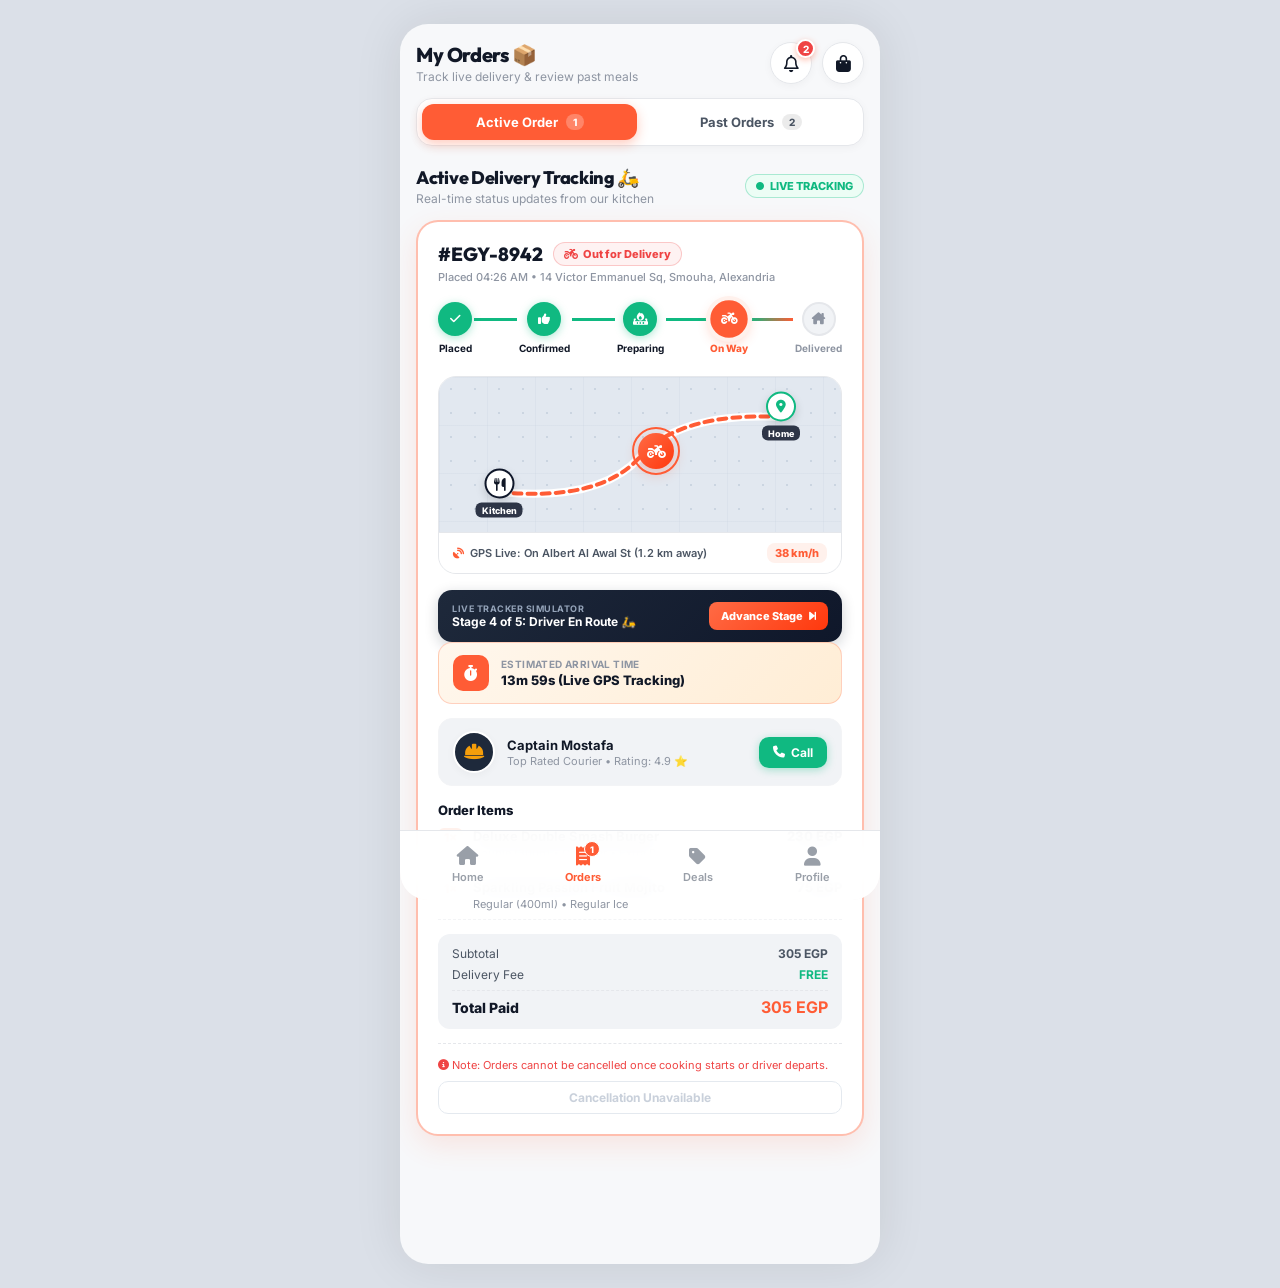
==== orders.html @ 5a485ea0 "feat: add complete food and beverage web application with pages, scripts, styles, and assets" ====
<!DOCTYPE html>
<html lang="en">
<head>
  <meta charset="UTF-8" />
  <meta name="viewport" content="width=device-width, initial-scale=1.0" />
  <title>My Orders & Live Tracking - Gourmet Bites (EGP)</title>

  <!-- Modern Google Fonts -->
  <link rel="preconnect" href="https://fonts.googleapis.com">
  <link rel="preconnect" href="https://fonts.gstatic.com" crossorigin>
  <link href="https://fonts.googleapis.com/css2?family=Cairo:wght@400;500;600;700;800;900&family=Inter:wght@400;500;600;700;800&family=Outfit:wght@500;600;700;800&display=swap" rel="stylesheet">

  <link rel="stylesheet" href="style.css" />

  <!-- FontAwesome Icons -->
  <link
    rel="stylesheet"
    href="https://cdnjs.cloudflare.com/ajax/libs/font-awesome/6.5.2/css/all.min.css"
  />
</head>

<body>

  <main class="app orders-app">

    <!-- Top Header -->
    <header class="home-header">
      <div class="user-greeting-box">
        <h1>My Orders 📦</h1>
        <p class="greeting-subtitle">Track live delivery & review past meals</p>
      </div>

      <div class="header-actions">
        <button class="icon-circle-btn open-notif-btn" onclick="AppState.openNotifications()" aria-label="Notifications">
          <i class="fa-regular fa-bell"></i>
          <span class="notif-badge" style="display:none;">2</span>
        </button>

        <button class="icon-circle-btn open-cart-btn" onclick="AppState.openCartDrawer()" aria-label="Shopping Cart">
          <i class="fa-solid fa-bag-shopping"></i>
          <span class="cart-badge" style="display:none;">0</span>
        </button>
      </div>
    </header>

    <!-- Orders Filter Tabs (Active vs Past) -->
    <section class="order-tabs user-order-tabs">
      <button class="tab active" id="tabActiveBtn" onclick="switchOrderTab('active')">
        Active Order
        <span class="tab-badge" id="activeOrdersBadge">1</span>
      </button>

      <button class="tab" id="tabPastBtn" onclick="switchOrderTab('past')">
        Past Orders
        <span class="tab-badge" id="pastOrdersBadge">2</span>
      </button>
    </section>

    <!-- 1. ACTIVE ORDER SECTION WITH 5-STAGE TRACKING -->
    <section id="activeOrdersSection" class="orders-container">

      <div class="section-headline">
        <div>
          <h2>Active Delivery Tracking 🛵</h2>
          <p>Real-time status updates from our kitchen</p>
        </div>
        <span class="live-pill"><i class="fa-solid fa-circle"></i> Live Tracking</span>
      </div>

      <article class="user-order-card active-tracking-card" id="activeOrderCard">
        <!-- Order Header -->
        <div class="order-card-top">
          <div>
            <div class="order-id-row">
              <h3 id="activeOrderId">#EGY-8942</h3>
              <span class="status-chip on-way" id="activeStatusChip">
                <i class="fa-solid fa-motorcycle"></i> Out for Delivery
              </span>
            </div>
            <p class="order-timestamp" id="activeOrderTimestamp">Placed today at 4:15 PM • Deliver to Smouha</p>
          </div>
        </div>

        <!-- 5-STAGE PROGRESS STEPPER TRACKER -->
        <div class="order-5-stepper" id="orderStepper">
          <div class="step-node completed" id="stNode1">
            <div class="step-circle"><i class="fa-solid fa-check"></i></div>
            <span>Placed</span>
          </div>
          <div class="stepper-connector completed" id="stConn1"></div>

          <div class="step-node completed" id="stNode2">
            <div class="step-circle"><i class="fa-solid fa-thumbs-up"></i></div>
            <span>Confirmed</span>
          </div>
          <div class="stepper-connector completed" id="stConn2"></div>

          <div class="step-node completed" id="stNode3">
            <div class="step-circle"><i class="fa-solid fa-fire-burner"></i></div>
            <span>Preparing</span>
          </div>
          <div class="stepper-connector active" id="stConn3"></div>

          <div class="step-node active" id="stNode4">
            <div class="step-circle pulse-circle"><i class="fa-solid fa-motorcycle"></i></div>
            <span>On Way</span>
          </div>
          <div class="stepper-connector" id="stConn4"></div>

          <div class="step-node" id="stNode5">
            <div class="step-circle"><i class="fa-solid fa-house-chimney"></i></div>
            <span>Delivered</span>
          </div>
        </div>

        <!-- ANIMATED LIVE GPS DELIVERY ROUTE MAP -->
        <div class="live-map-card" id="liveMapCard">
          <div class="map-viewport">
            <svg class="map-route-svg" viewBox="0 0 400 155" preserveAspectRatio="none">
              <!-- Route background & animated dashed active path -->
              <path d="M 60 115 Q 160 125, 200 80 T 340 40" class="route-bg-line" />
              <path d="M 60 115 Q 160 125, 200 80 T 340 40" class="route-main-line" />
            </svg>

            <!-- Origin Marker: Kitchen -->
            <div class="map-marker origin" title="Gourmet Bites Kitchen (Smouha)">
              <div class="marker-pin"><i class="fa-solid fa-utensils"></i></div>
              <span class="marker-label">Kitchen</span>
            </div>

            <!-- Animated Courier Scooter -->
            <div class="map-scooter-tracker" id="mapScooterTracker">
              <div class="scooter-bubble">
                <i class="fa-solid fa-motorcycle"></i>
                <div class="radar-ping"></div>
              </div>
            </div>

            <!-- Destination Marker: Customer -->
            <div class="map-marker destination" title="Customer Delivery Location">
              <div class="marker-pin"><i class="fa-solid fa-location-dot"></i></div>
              <span class="marker-label" id="mapDestLabel">Home</span>
            </div>
          </div>

          <div class="map-telemetry-bar">
            <div class="telemetry-gps">
              <i class="fa-solid fa-satellite-dish"></i>
              <span id="telemetryStatus">GPS Live: On Albert Al Awal St (1.2 km away)</span>
            </div>
            <span class="telemetry-speed" id="telemetrySpeed">35 km/h</span>
          </div>
        </div>

        <!-- Real-Time Stage Controls & Fast-Forward -->
        <div class="live-simulation-bar">
          <div class="sim-label">
            <span>LIVE TRACKER SIMULATOR</span>
            <strong id="simStatusHeadline">Stage 4 of 5: Out for Delivery 🛵</strong>
          </div>
          <button class="sim-advance-btn" id="simAdvanceBtn" onclick="advanceLiveStage()">
            <span>Advance Stage</span>
            <i class="fa-solid fa-forward-step"></i>
          </button>
        </div>

        <!-- Estimated Time Banner -->
        <div class="eta-box">
          <div class="eta-icon"><i class="fa-solid fa-stopwatch"></i></div>
          <div class="eta-info">
            <span>Estimated Arrival Time</span>
            <strong id="activeEta">15 - 25 Minutes (Arriving ~4:45 PM)</strong>
          </div>
        </div>

        <!-- Courier Information -->
        <div class="courier-card">
          <div class="courier-avatar">
            <i class="fa-solid fa-helmet-safety"></i>
          </div>
          <div class="courier-info">
            <strong id="courierName">Captain Mostafa</strong>
            <p id="courierRole">Express Delivery Partner • Rating: 4.9 ⭐</p>
          </div>
          <button class="call-courier-btn" title="Call Courier" onclick="openDriverCallModal()">
            <i class="fa-solid fa-phone"></i> Call
          </button>
        </div>

        <!-- Itemized Order Details -->
        <div class="order-items-wrapper">
          <h4>Order Items</h4>
          <div class="ordered-items-list" id="activeItemsList"></div>

          <div class="order-price-summary">
            <div class="summary-line">
              <span>Subtotal</span>
              <strong id="activeSubtotal">305 EGP</strong>
            </div>
            <div class="summary-line">
              <span>Delivery Fee</span>
              <strong style="color:var(--green)">FREE</strong>
            </div>
            <div class="summary-line total-highlight">
              <span>Total Paid</span>
              <strong id="activeTotal">305 EGP</strong>
            </div>
          </div>
        </div>

        <!-- Cancel Order Section -->
        <div class="cancel-order-box">
          <div class="cancel-policy-note" id="cancelPolicyNote">
            <i class="fa-solid fa-circle-info"></i> Note: Orders cannot be cancelled once cooking starts or driver departs.
          </div>
          <button class="cancel-order-btn" id="cancelOrderBtn" onclick="AppState.cancelActiveOrder()">
            Cancel Order
          </button>
        </div>

      </article>

      <!-- Empty State for Active Orders -->
      <div class="empty-state" id="noActiveOrderState" style="display:none;">
        <i class="fa-solid fa-utensils"></i>
        <h4>No active orders right now</h4>
        <p>Your freshly made meals will appear here as soon as you order.</p>
        <button class="explore-btn" onclick="window.location.href='index.html'">Explore Menu 🍔</button>
      </div>

    </section>

    <!-- 2. PAST ORDERS SECTION WITH REORDER & RATINGS -->
    <section id="pastOrdersSection" class="orders-container" style="display:none;">

      <div class="section-headline">
        <div>
          <h2>Past Order History 📜</h2>
          <p>Tap Reorder to add items back to your cart</p>
        </div>
      </div>

      <div id="pastOrdersList">
        <!-- Rendered by JS from AppState.getPastOrders() -->
      </div>

    </section>

    <!-- RATE YOUR ORDER MODAL (1-5 STARS) -->
    <div class="rating-modal" id="ratingModal">
      <div class="rating-modal-content">
        <div class="rating-header">
          <h3>Rate Your Order ⭐</h3>
          <button onclick="closeRatingModal()"><i class="fa-solid fa-xmark"></i></button>
        </div>
        <p class="rating-subtitle" id="ratingOrderTitle">How was order #EGY-7814?</p>

        <!-- Rating Criteria -->
        <div class="rating-category-block">
          <label>Food Quality & Taste</label>
          <div class="star-rating" data-target="food">
            <span class="star" onclick="setStars('food', 1)"><i class="fa-solid fa-star"></i></span>
            <span class="star" onclick="setStars('food', 2)"><i class="fa-solid fa-star"></i></span>
            <span class="star" onclick="setStars('food', 3)"><i class="fa-solid fa-star"></i></span>
            <span class="star" onclick="setStars('food', 4)"><i class="fa-solid fa-star"></i></span>
            <span class="star" onclick="setStars('food', 5)"><i class="fa-solid fa-star"></i></span>
          </div>
        </div>

        <div class="rating-category-block">
          <label>Delivery Speed & Courier</label>
          <div class="star-rating" data-target="delivery">
            <span class="star" onclick="setStars('delivery', 1)"><i class="fa-solid fa-star"></i></span>
            <span class="star" onclick="setStars('delivery', 2)"><i class="fa-solid fa-star"></i></span>
            <span class="star" onclick="setStars('delivery', 3)"><i class="fa-solid fa-star"></i></span>
            <span class="star" onclick="setStars('delivery', 4)"><i class="fa-solid fa-star"></i></span>
            <span class="star" onclick="setStars('delivery', 5)"><i class="fa-solid fa-star"></i></span>
          </div>
        </div>

        <div class="rating-category-block">
          <label>Written Feedback (Optional)</label>
          <textarea id="ratingComments" placeholder="Tell us what you loved or how we can improve..." rows="3"></textarea>
        </div>

        <button class="submit-rating-btn" onclick="submitRating()">Submit Rating</button>
      </div>
    </div>

    <!-- DRIVER CALL MODAL -->
    <div class="driver-call-modal" id="driverCallModal">
      <div class="driver-call-content">
        <div class="driver-call-avatar">
          <i class="fa-solid fa-helmet-safety"></i>
        </div>
        <h3 id="callModalDriverName">Captain Mostafa</h3>
        <p style="font-size:12px; color:var(--muted); margin-bottom:12px;">Express Courier • Assigned to your order</p>
        <p style="font-size:16px; font-weight:800; color:var(--primary); margin-bottom:6px;" id="callModalDriverPhone">+20 112 345 6789</p>
        <p style="font-size:11px; color:var(--green); font-weight:700;"><i class="fa-solid fa-circle-check"></i> Verified Driver On Duty</p>

        <div class="driver-call-actions">
          <a href="tel:+201123456789" class="driver-call-btn-main" id="directDialLink">
            <i class="fa-solid fa-phone"></i> Dial Now
          </a>
          <button class="driver-call-btn-close" onclick="closeDriverCallModal()">Close</button>
        </div>
      </div>
    </div>

    <!-- Bottom Navigation Bar (Home | Orders | Deals | Profile) -->
    <nav class="bottom-nav">
      <a href="index.html" class="nav-item">
        <i class="fa-solid fa-house"></i>
        <span>Home</span>
      </a>

      <a href="orders.html" class="nav-item active">
        <div class="nav-icon-container">
          <i class="fa-solid fa-receipt"></i>
          <span class="nav-badge">1</span>
        </div>
        <span>Orders</span>
      </a>

      <a href="deals.html" class="nav-item">
        <div class="nav-icon-container">
          <i class="fa-solid fa-tag"></i>
        </div>
        <span>Deals</span>
      </a>

      <a href="profile.html" class="nav-item">
        <i class="fa-solid fa-user"></i>
        <span>Profile</span>
      </a>
    </nav>

  </main>

  <!-- Central App-State Logic -->
  <script src="app-state.js"></script>

  <script>
    let activeRatingOrderId = null;
    const ratingValues = { food: 5, delivery: 5 };
    let liveSeconds = 840; // ~14 mins
    let liveCountdownInterval = null;

    const STAGE_CONFIG = {
      1: {
        chipClass: 'placed',
        chipIcon: 'fa-regular fa-clock',
        chipText: 'Order Placed',
        headline: 'Stage 1 of 5: Placed at Kitchen',
        etaText: '25 - 35 Minutes (Estimating ~5:00 PM)',
        telemetry: 'Order ticket printed at Smouha Kitchen 📋',
        speed: '0 km/h',
        scooterPos: { top: '80%', left: '16%' }
      },
      2: {
        chipClass: 'confirmed',
        chipIcon: 'fa-solid fa-thumbs-up',
        chipText: 'Order Confirmed',
        headline: 'Stage 2 of 5: Order Accepted 👍',
        etaText: '20 - 30 Minutes (Estimated arrival 4:55 PM)',
        telemetry: 'Kitchen verified order & queued for grill',
        speed: '0 km/h',
        scooterPos: { top: '75%', left: '18%' }
      },
      3: {
        chipClass: 'preparing',
        chipIcon: 'fa-solid fa-fire-burner',
        chipText: 'Preparing in Kitchen',
        headline: 'Stage 3 of 5: Chef Grilling & Baking 👨‍🍳',
        etaText: '15 - 20 Minutes (Fresh from oven)',
        telemetry: 'Chef Mahmoud is searing patties and packaging',
        speed: '0 km/h',
        scooterPos: { top: '70%', left: '22%' }
      },
      4: {
        chipClass: 'on-way',
        chipIcon: 'fa-solid fa-motorcycle',
        chipText: 'Out for Delivery',
        headline: 'Stage 4 of 5: Driver En Route 🛵',
        etaText: '12 - 18 Minutes (Arriving soon)',
        telemetry: 'GPS Live: On Albert Al Awal St (1.2 km away)',
        speed: '38 km/h',
        scooterPos: { top: '50%', left: '55%' }
      },
      5: {
        chipClass: 'delivered',
        chipIcon: 'fa-solid fa-house-chimney',
        chipText: 'Delivered Successfully 🎉',
        headline: 'Stage 5 of 5: Order Delivered! Enjoy your meal 🍔',
        etaText: 'Arrived & Handed to Customer',
        telemetry: 'Courier arrived at destination building',
        speed: '0 km/h',
        scooterPos: { top: '25%', left: '85%' }
      }
    };

    document.addEventListener('DOMContentLoaded', () => {
      renderActiveOrder();
      renderPastOrders();
      startLiveTicker();
    });

    function startLiveTicker() {
      if (liveCountdownInterval) clearInterval(liveCountdownInterval);
      liveCountdownInterval = setInterval(() => {
        const order = AppState.getActiveOrder();
        if (!order || order.statusStep === 5) return;
        if (liveSeconds > 60) {
          liveSeconds--;
          const m = Math.floor(liveSeconds / 60);
          const s = liveSeconds % 60;
          const etaEl = document.getElementById('activeEta');
          if (etaEl && order.statusStep === 4) {
            etaEl.textContent = `${m}m ${s < 10 ? '0' : ''}${s}s (Live GPS Tracking)`;
          }
        }
      }, 1000);
    }

    function switchOrderTab(tab) {
      const activeSec = document.getElementById('activeOrdersSection');
      const pastSec = document.getElementById('pastOrdersSection');
      const tabActive = document.getElementById('tabActiveBtn');
      const tabPast = document.getElementById('tabPastBtn');

      if (tab === 'active') {
        activeSec.style.display = 'block';
        pastSec.style.display = 'none';
        tabActive.classList.add('active');
        tabPast.classList.remove('active');
      } else {
        activeSec.style.display = 'none';
        pastSec.style.display = 'block';
        tabPast.classList.add('active');
        tabActive.classList.remove('active');
      }
    }

    function renderActiveOrder() {
      const order = AppState.getActiveOrder();
      const card = document.getElementById('activeOrderCard');
      const empty = document.getElementById('noActiveOrderState');

      if (!order) {
        if (card) card.style.display = 'none';
        if (empty) empty.style.display = 'flex';
        document.getElementById('activeOrdersBadge').textContent = '0';
        return;
      }

      if (card) card.style.display = 'block';
      if (empty) empty.style.display = 'none';

      document.getElementById('activeOrderId').textContent = order.id;
      document.getElementById('activeOrderTimestamp').textContent = `Placed ${order.placedAt} • ${order.address}`;

      const isAr = AppState.getLanguage() === 'ar';
      const step = order.statusStep || 4;
      const cfg = STAGE_CONFIG[step] || STAGE_CONFIG[4];

      const chipText = isAr ? ({
        1: 'تم الطلب',
        2: 'تم تأكيد الطلب',
        3: 'قيد التحضير في المطبخ',
        4: 'في الطريق إليك 🛵',
        5: 'تم التوصيل بنجاح 🎉'
      }[step] || cfg.chipText) : cfg.chipText;

      const headlineText = isAr ? ({
        1: 'المرحلة 1 من 5: تم استلام الطلب في المطبخ',
        2: 'المرحلة 2 من 5: تم تأكيد الطلب من المطعم 👍',
        3: 'المرحلة 3 من 5: الشيف يقوم بالتحضير والشوي 👨‍🍳',
        4: 'المرحلة 4 من 5: المندوب في الطريق إليك 🛵',
        5: 'المرحلة 5 من 5: تم تسليم الطلب! بالهناء والشفاء 🍔'
      }[step] || cfg.headline) : cfg.headline;

      const etaText = isAr ? ({
        1: '25 - 35 دقيقة (تقريباً 5:00 م)',
        2: '20 - 30 دقيقة (تقريباً 4:55 م)',
        3: '15 - 20 دقيقة (طازج من الفرن)',
        4: '12 - 18 دقيقة (يصل قريباً)',
        5: 'وصل المندوب وتم التسليم للعميل'
      }[step] || cfg.etaText) : cfg.etaText;

      // Update Chip
      const chip = document.getElementById('activeStatusChip');
      if (chip) {
        chip.className = `status-chip ${cfg.chipClass}`;
        chip.innerHTML = `<i class="${cfg.chipIcon}"></i> ${chipText}`;
      }

      // Update ETA
      document.getElementById('activeEta').textContent = etaText;
      document.getElementById('simStatusHeadline').textContent = headlineText;

      // Update Telemetry
      const telemStatus = document.getElementById('telemetryStatus');
      if (telemStatus) {
        telemStatus.textContent = isAr ? ({
          1: 'تمت طباعة بون الطلب في مطبخ سموحة 📋',
          2: 'المطبخ راجع الطلب وبدأ تجهيز المكونات',
          3: 'الشيف محمود يقوم بتسوية اللحم وتغليف الوجبة',
          4: 'تتبع GPS مباشر: في شارع ألبرت الأول (على بعد 1.2 كم)',
          5: 'وصل المندوب إلى مدخل العمارة'
        }[step] || cfg.telemetry) : cfg.telemetry;
      }
      const telemSpeed = document.getElementById('telemetrySpeed');
      if (telemSpeed) telemSpeed.textContent = cfg.speed;

      // Update Stepper Labels
      if (isAr) {
        const n1 = document.querySelector('#stNode1 span');
        const n2 = document.querySelector('#stNode2 span');
        const n3 = document.querySelector('#stNode3 span');
        const n4 = document.querySelector('#stNode4 span');
        const n5 = document.querySelector('#stNode5 span');
        if (n1) n1.textContent = 'تم الطلب';
        if (n2) n2.textContent = 'تم التأكيد';
        if (n3) n3.textContent = 'قيد التحضير';
        if (n4) n4.textContent = 'في الطريق';
        if (n5) n5.textContent = 'تم التوصيل';
      }

      // Update Stepper Stage
      for (let i = 1; i <= 5; i++) {
        const node = document.getElementById(`stNode${i}`);
        if (node) {
          node.classList.toggle('completed', i < step);
          node.classList.toggle('active', i === step);
        }
        if (i <= 4) {
          const conn = document.getElementById(`stConn${i}`);
          if (conn) {
            conn.classList.toggle('completed', i < step);
            conn.classList.toggle('active', i === step);
          }
        }
      }

      // Courier
      if (order.courier) {
        document.getElementById('courierName').textContent = order.courier.name;
        document.getElementById('courierRole').textContent = `${isAr ? 'كابتن التوصيل السريع' : order.courier.badge} • ${isAr ? 'التقييم' : 'Rating'}: ${order.courier.rating} ⭐`;
        document.getElementById('callModalDriverName').textContent = order.courier.name;
        document.getElementById('callModalDriverPhone').textContent = order.courier.phone || '+20 112 345 6789';
      }

      // Items
      const itemsList = document.getElementById('activeItemsList');
      if (itemsList && order.items) {
        itemsList.innerHTML = order.items.map(it => {
          const catItem = AppState.catalog[it.id];
          const itemName = isAr ? (it.nameAr || (catItem && catItem.nameAr) || it.name) : it.name;
          return `
            <div class="ordered-item-row">
              <span class="item-qty">${it.quantity}×</span>
              <div class="item-meta">
                <strong>${itemName}</strong>
                ${it.options ? `<p class="item-specs">${it.options}</p>` : ''}
              </div>
              <strong class="item-price">${AppState.formatEGP(it.unitPrice * it.quantity)}</strong>
            </div>
          `;
        }).join('');
      }

      document.getElementById('activeSubtotal').textContent = AppState.formatEGP(order.subtotal);
      document.getElementById('activeTotal').textContent = AppState.formatEGP(order.total);

      // Cancel button status
      const cancelBtn = document.getElementById('cancelOrderBtn');
      const cancelPolicy = document.getElementById('cancelPolicyNote');
      if (order.statusStep >= 3) {
        cancelBtn.disabled = true;
        cancelBtn.classList.add('disabled');
        cancelBtn.textContent = isAr ? 'لا يمكن الإلغاء حالياً' : 'Cancellation Unavailable';
        cancelPolicy.style.color = '#ef4444';
      } else {
        cancelBtn.disabled = false;
        cancelBtn.classList.remove('disabled');
        cancelBtn.textContent = isAr ? 'إلغاء الطلب' : 'Cancel Order';
      }

      // Advance Button Label
      const advBtn = document.getElementById('simAdvanceBtn');
      if (advBtn) {
        if (step >= 5) {
          advBtn.innerHTML = `<span>${isAr ? 'تقييم الطلب ⭐' : 'Rate Order ⭐'}</span>`;
          advBtn.onclick = () => openRatingModal(order.id);
        } else {
          advBtn.innerHTML = `<span>${isAr ? 'تقديم المرحلة' : 'Advance Stage'}</span> <i class="fa-solid fa-forward-step"></i>`;
          advBtn.onclick = advanceLiveStage;
        }
      }
    }

    function advanceLiveStage() {
      const order = AppState.getActiveOrder();
      if (!order) return;
      let nextStep = (order.statusStep || 1) + 1;
      if (nextStep > 5) nextStep = 1; // cycle back for demonstration

      order.statusStep = nextStep;
      order.status = STAGE_CONFIG[nextStep].chipText;
      AppState.saveActiveOrder(order);

      const isAr = AppState.getLanguage() === 'ar';
      showToast(isAr ? `تم تحديث حالة الطلب! 🔔` : `Order status updated to: ${STAGE_CONFIG[nextStep].chipText} 🔔`);
      renderActiveOrder();

      if (nextStep === 5) {
        const past = AppState.getPastOrders();
        if (!past.some(p => p.id === order.id)) {
          past.unshift({
            id: order.id,
            date: isAr ? 'اليوم، الآن' : 'Today, Just Now',
            status: isAr ? 'تم التوصيل بنجاح ✅' : 'Delivered ✅',
            items: order.items,
            total: order.total,
            rated: false
          });
          localStorage.setItem(AppState.STORAGE_KEYS.PAST_ORDERS, JSON.stringify(past));
          renderPastOrders();
        }
      }
    }

    function openDriverCallModal() {
      document.getElementById('driverCallModal')?.classList.add('open');
    }

    function closeDriverCallModal() {
      document.getElementById('driverCallModal')?.classList.remove('open');
    }

    function renderPastOrders() {
      const isAr = AppState.getLanguage() === 'ar';
      const past = AppState.getPastOrders();
      const container = document.getElementById('pastOrdersList');
      if (!container) return;

      document.getElementById('pastOrdersBadge').textContent = past.length;

      container.innerHTML = past.map(o => `
        <article class="user-order-card past-order-card">
          <div class="order-card-top">
            <div>
              <div class="order-id-row">
                <h3>${o.id}</h3>
                <span class="status-chip delivered">${isAr ? 'تم التوصيل بنجاح ✅' : o.status}</span>
              </div>
              <p class="order-timestamp">${o.date}</p>
            </div>
          </div>

          <div class="ordered-items-list">
            ${o.items.map(it => {
              const catItem = AppState.catalog[it.id];
              const itemName = isAr ? (it.nameAr || (catItem && catItem.nameAr) || it.name) : it.name;
              return `
                <div class="ordered-item-row">
                  <span class="item-qty">${it.quantity}×</span>
                  <div class="item-meta">
                    <strong>${itemName}</strong>
                    ${it.options ? `<p class="item-specs">${it.options}</p>` : ''}
                  </div>
                  <strong class="item-price">${AppState.formatEGP(it.unitPrice * it.quantity)}</strong>
                </div>
              `;
            }).join('')}
          </div>

          <div class="past-order-summary-row">
            <span>${isAr ? 'المجموع المدفوع' : 'Paid Total'}</span>
            <strong>${AppState.formatEGP(o.total)}</strong>
          </div>

          <div class="past-card-actions">
            <button class="reorder-btn" onclick='AppState.reorder(${JSON.stringify(o.items)})'>
              <i class="fa-solid fa-arrow-rotate-right"></i>
              <span>${isAr ? 'إعادة الطلب' : 'Order Again'}</span>
            </button>
            <button class="rate-order-btn" onclick="openRatingModal('${o.id}')">
              <i class="fa-regular fa-star"></i>
              <span>${isAr ? 'تقييم الطلب' : 'Rate Order'}</span>
            </button>
            <button class="receipt-link-btn" onclick="openReceiptModal('${o.id}')">
              <i class="fa-solid fa-receipt"></i>
              <span>${isAr ? 'عرض الفاتورة' : 'View Receipt'}</span>
            </button>
          </div>
        </article>
      `).join('');
    }

    function handleReorderClick(orderId) {
      const past = AppState.getPastOrders();
      const found = past.find(o => o.id === orderId);
      if (found && found.items) {
        AppState.reorder(found.items);
      }
    }

    function openRatingModal(orderId) {
      activeRatingOrderId = orderId;
      document.getElementById('ratingOrderTitle').textContent = `How was your experience with ${orderId}?`;
      document.getElementById('ratingModal')?.classList.add('open');
      setStars('food', 5);
      setStars('delivery', 5);
    }

    function closeRatingModal() {
      document.getElementById('ratingModal')?.classList.remove('open');
    }

    function setStars(target, stars) {
      ratingValues[target] = stars;
      const container = document.querySelector(`.star-rating[data-target="${target}"]`);
      if (container) {
        container.querySelectorAll('.star').forEach((st, i) => {
          st.classList.toggle('active', i < stars);
        });
      }
    }

    function submitRating() {
      const comments = document.getElementById('ratingComments').value.trim();
      AppState.rateOrder(activeRatingOrderId, {
        food: ratingValues.food,
        delivery: ratingValues.delivery,
        comments: comments
      });
      closeRatingModal();
      renderPastOrders();
    }
  </script>

</body>
</html>
---- style.css ----
@import url("https://fonts.googleapis.com/css2?family=Inter:wght@400;500;600;700;800&family=Outfit:wght@500;600;700;800;900&family=Cairo:wght@500;600;700;800&display=swap");

* {
  box-sizing: border-box;
  margin: 0;
  padding: 0;
}

:root {
  --primary: #ff5c35;
  --primary-dark: #ed4822;
  --primary-glow: rgba(255, 92, 53, 0.32);
  --primary-gradient: linear-gradient(135deg, #ff6b45 0%, #ff380d 100%);
  --fire-gradient: linear-gradient(135deg, #ef4444 0%, #f97316 100%);
  --gold-gradient: linear-gradient(135deg, #f59e0b 0%, #d97706 100%);
  --green: #10b981;
  --green-dark: #059669;
  --green-light: #ecfdf5;
  --orange-light: #fff1ec;
  --amber: #f59e0b;
  --amber-light: #fef3c7;
  --background: #f7f8fa;
  --surface: #ffffff;
  --surface-alt: #f1f3f6;
  --text: #111827;
  --text-secondary: #4b5563;
  --muted: #8e95a2;
  --border: #e5e7eb;
  --border-light: #f3f4f6;
  --shadow-sm: 0 2px 8px rgba(0, 0, 0, 0.04);
  --card-shadow: 0 8px 24px rgba(17, 24, 39, 0.06);
  --card-hover-shadow: 0 14px 34px rgba(255, 92, 53, 0.16);
  --radius-sm: 10px;
  --radius-md: 16px;
  --radius-lg: 22px;
  --radius-xl: 28px;
}

body {
  font-family: "Inter", sans-serif;
  background: #e4e7ec;
  color: var(--text);
  -webkit-font-smoothing: antialiased;
}

[dir="rtl"] body {
  font-family: "Cairo", "Inter", sans-serif;
}

button,
a,
input,
textarea,
select {
  font-family: inherit;
}

button {
  cursor: pointer;
  border: none;
  background: transparent;
  outline: none;
}

/* APP FRAME */

.app {
  width: 100%;
  max-width: 480px;
  min-height: 100vh;
  margin: 0 auto;
  background: var(--background);
  padding: 18px 16px 105px;
  position: relative;
  box-shadow: 0 0 50px rgba(0, 0, 0, 0.09);
}

/* ==========================================================================
   TOP HEADER (NO PROFILE AVATAR, DYNAMIC GREETING, CART & NOTIF ICONS)
   ========================================================================== */

.home-header {
  display: flex;
  align-items: center;
  justify-content: space-between;
  margin-bottom: 14px;
}

.user-greeting-box h1 {
  font-family: 'Outfit', sans-serif;
  font-size: 20px;
  font-weight: 800;
  color: var(--text);
  letter-spacing: -0.4px;
  margin-bottom: 2px;
}

.greeting-subtitle {
  font-size: 12px;
  color: var(--muted);
}

.header-actions {
  display: flex;
  align-items: center;
  gap: 10px;
}

.icon-circle-btn {
  width: 42px;
  height: 42px;
  border-radius: 50%;
  background: var(--surface);
  border: 1px solid var(--border);
  color: var(--text);
  font-size: 17px;
  display: flex;
  align-items: center;
  justify-content: center;
  position: relative;
  box-shadow: var(--shadow-sm);
  transition: all 0.2s ease;
}

.icon-circle-btn:hover {
  background: var(--orange-light);
  color: var(--primary);
  border-color: rgba(255, 92, 53, 0.25);
}

.cart-badge,
.notif-badge {
  position: absolute;
  top: -4px;
  right: -4px;
  background: var(--primary);
  color: #ffffff;
  font-size: 10px;
  font-weight: 800;
  width: 19px;
  height: 19px;
  border-radius: 50%;
  display: flex;
  align-items: center;
  justify-content: center;
  border: 2px solid #ffffff;
  box-shadow: 0 2px 6px rgba(255, 92, 53, 0.4);
}

.notif-badge {
  background: #ef4444;
}

/* ==========================================================================
   DELIVERY LOCATION BAR
   ========================================================================== */

.delivery-location-bar {
  margin-bottom: 16px;
}

.location-picker {
  background: var(--surface);
  border-radius: 14px;
  padding: 8px 12px;
  display: flex;
  align-items: center;
  gap: 10px;
  border: 1px solid var(--border);
  box-shadow: var(--shadow-sm);
  cursor: pointer;
  transition: all 0.2s ease;
}

.location-picker:hover {
  border-color: var(--primary);
}

.loc-pin {
  width: 28px;
  height: 28px;
  border-radius: 50%;
  background: var(--orange-light);
  color: var(--primary);
  display: flex;
  align-items: center;
  justify-content: center;
  font-size: 13px;
}

.loc-details {
  flex: 1;
}

.loc-label {
  display: block;
  font-size: 10px;
  color: var(--muted);
  font-weight: 600;
  text-transform: uppercase;
}

.loc-details strong {
  font-size: 13px;
  color: var(--text);
  font-weight: 700;
}

.loc-arrow {
  font-size: 11px;
  color: var(--muted);
}

/* ==========================================================================
   SEARCH & SUGGESTED SEARCHES
   ========================================================================== */

.search-discovery-section {
  margin-bottom: 20px;
}

.search-bar {
  display: flex;
  align-items: center;
  background: var(--surface);
  border-radius: 16px;
  padding: 4px 6px 4px 14px;
  border: 1px solid var(--border);
  box-shadow: var(--shadow-sm);
  transition: all 0.2s ease;
}

.search-bar:focus-within {
  border-color: var(--primary);
  box-shadow: 0 4px 18px var(--primary-glow);
}

.search-icon {
  color: var(--muted);
  font-size: 15px;
  margin-right: 10px;
}

.search-bar input {
  flex: 1;
  border: none;
  outline: none;
  font-size: 13px;
  color: var(--text);
  background: transparent;
  padding: 10px 0;
}

.clear-search-btn {
  display: none;
  align-items: center;
  justify-content: center;
  width: 28px;
  height: 28px;
  border-radius: 50%;
  color: var(--muted);
  font-size: 13px;
}

.filter-btn {
  width: 38px;
  height: 38px;
  border-radius: 12px;
  background: var(--orange-light);
  color: var(--primary);
  display: flex;
  align-items: center;
  justify-content: center;
  font-size: 14px;
  transition: all 0.2s ease;
}

.filter-btn:hover {
  background: var(--primary);
  color: #ffffff;
}

.search-suggestions {
  display: flex;
  align-items: center;
  gap: 6px;
  overflow-x: auto;
  padding: 10px 2px 2px;
  scrollbar-width: none;
}

.search-suggestions::-webkit-scrollbar {
  display: none;
}

.suggest-label {
  font-size: 11px;
  color: var(--muted);
  white-space: nowrap;
  font-weight: 600;
}

.suggest-pill {
  flex-shrink: 0;
  background: var(--surface);
  border: 1px solid var(--border);
  border-radius: 20px;
  padding: 4px 10px;
  font-size: 11px;
  color: var(--text-secondary);
  font-weight: 500;
  transition: all 0.2s ease;
}

.suggest-pill:hover {
  background: var(--orange-light);
  color: var(--primary);
  border-color: rgba(255, 92, 53, 0.3);
}

.suggest-pill.active {
  background: var(--primary);
  color: #ffffff;
  border-color: var(--primary);
  box-shadow: 0 2px 8px rgba(255, 92, 53, 0.35);
}

/* ==========================================================================
   SIMPLIFIED CATEGORIES & SEE ALL
   ========================================================================== */

.categories-section {
  margin-bottom: 22px;
}

.see-all-link {
  font-size: 12px;
  font-weight: 700;
  color: var(--primary);
  background: transparent;
  display: flex;
  align-items: center;
  gap: 4px;
}

.category-chips-scroller {
  display: flex;
  gap: 8px;
  overflow-x: auto;
  padding: 4px 2px 6px;
  scrollbar-width: none;
}

.category-chips-scroller::-webkit-scrollbar {
  display: none;
}

.category-chip {
  flex-shrink: 0;
  background: var(--surface);
  border: 1px solid var(--border);
  padding: 9px 15px;
  border-radius: 14px;
  display: flex;
  align-items: center;
  gap: 7px;
  font-size: 13px;
  font-weight: 600;
  color: var(--text-secondary);
  transition: all 0.25s ease;
  box-shadow: 0 2px 6px rgba(0, 0, 0, 0.02);
}

.category-chip .chip-icon {
  font-size: 15px;
}

.category-chip:hover {
  background: #fdf5f2;
  border-color: rgba(255, 92, 53, 0.3);
  color: var(--primary);
}

.category-chip.active {
  background: var(--primary-gradient);
  color: #ffffff;
  border-color: transparent;
  box-shadow: 0 6px 16px var(--primary-glow);
  transform: translateY(-2px);
}

/* ==========================================================================
   PRODUCT DISCOVERY FILTERS & SORT BAR
   ========================================================================== */

.filters-sorting-bar {
  display: flex;
  flex-direction: column;
  gap: 10px;
  margin-bottom: 22px;
}

.filter-pills-list {
  display: flex;
  gap: 6px;
  overflow-x: auto;
  padding-bottom: 4px;
  scrollbar-width: none;
}

.filter-pills-list::-webkit-scrollbar {
  display: none;
}

.filter-tag-pill {
  flex-shrink: 0;
  background: var(--surface);
  border: 1px solid var(--border);
  padding: 6px 12px;
  border-radius: 20px;
  font-size: 12px;
  font-weight: 600;
  color: var(--text-secondary);
  transition: all 0.2s ease;
}

.filter-tag-pill.active {
  background: #111827;
  color: #ffffff;
  border-color: #111827;
}

.sort-selector-wrapper {
  display: flex;
  justify-content: flex-end;
}

.sort-selector-wrapper select {
  background: var(--surface);
  border: 1px solid var(--border);
  border-radius: 10px;
  padding: 6px 10px;
  font-size: 11px;
  font-weight: 600;
  color: var(--text-secondary);
  outline: none;
}

/* ==========================================================================
   FLASH SALE SECTION (COUNTDOWN TIMER & URGENCY)
   ========================================================================== */

.flash-sale-section {
  background: linear-gradient(135deg, #fff7ed 0%, #ffedd5 100%);
  border: 1.5px solid #fed7aa;
  border-radius: 22px;
  padding: 16px;
  margin-bottom: 24px;
  box-shadow: 0 6px 20px rgba(249, 115, 22, 0.08);
}

.flash-sale-header {
  display: flex;
  align-items: center;
  justify-content: space-between;
  margin-bottom: 14px;
}

.flash-title-row {
  display: flex;
  align-items: center;
  gap: 10px;
}

.flash-icon-box {
  width: 36px;
  height: 36px;
  border-radius: 10px;
  background: var(--primary);
  color: #ffffff;
  display: flex;
  align-items: center;
  justify-content: center;
  font-size: 16px;
}

.flash-title-row h2 {
  font-family: 'Outfit', sans-serif;
  font-size: 16px;
  font-weight: 800;
  color: #9a3412;
}

.flash-title-row p {
  font-size: 11px;
  color: #c2410c;
}

.flash-countdown-pill {
  background: #111827;
  color: #ffffff;
  padding: 6px 10px;
  border-radius: 12px;
  display: flex;
  align-items: center;
  gap: 5px;
  font-size: 11px;
}

.flash-countdown-pill .timer-label {
  color: #9ca3af;
  font-size: 10px;
}

.flash-countdown-pill strong {
  color: #fb923c;
  font-family: monospace;
  font-size: 12px;
}

.flash-card-spotlight {
  background: #ffffff;
  border-radius: 18px;
  overflow: hidden;
  border: 1px solid #ffedd5;
  display: flex;
  flex-direction: column;
}

.flash-media-box {
  height: 140px;
  position: relative;
}

.flash-media-box img {
  width: 100%;
  height: 100%;
  object-fit: cover;
}

.flash-tag-glow {
  position: absolute;
  top: 10px;
  left: 10px;
  background: var(--fire-gradient);
  color: #ffffff;
  font-size: 11px;
  font-weight: 800;
  padding: 4px 10px;
  border-radius: 8px;
  box-shadow: 0 4px 12px rgba(239, 68, 68, 0.4);
}

.flash-content {
  padding: 14px;
}

.flash-content h3 {
  font-family: 'Outfit', sans-serif;
  font-size: 15px;
  font-weight: 800;
  margin-bottom: 4px;
}

.flash-content p {
  font-size: 11px;
  color: var(--muted);
  line-height: 1.4;
  margin-bottom: 12px;
}

.flash-footer-line {
  display: flex;
  align-items: center;
  justify-content: space-between;
}

.flash-price {
  font-family: 'Outfit', sans-serif;
  font-size: 17px;
  font-weight: 900;
  color: var(--primary);
  margin-right: 6px;
}

.flash-del {
  font-size: 11px;
  color: var(--muted);
}

.flash-action-btn {
  background: var(--primary);
  color: #ffffff;
  text-decoration: none;
  font-size: 12px;
  font-weight: 700;
  padding: 8px 14px;
  border-radius: 10px;
  display: inline-flex;
  align-items: center;
  gap: 6px;
}

/* ==========================================================================
   EXCLUSIVE MEALS — UP TO 49% OFF
   ========================================================================== */

.exclusive-meals-section {
  margin-bottom: 24px;
}

.exclusive-cards-grid {
  display: grid;
  grid-template-columns: 1fr 1fr;
  gap: 12px;
}

.exclusive-card {
  background: var(--surface);
  border-radius: 18px;
  overflow: hidden;
  border: 1px solid var(--border);
  box-shadow: var(--shadow-sm);
  display: flex;
  flex-direction: column;
  transition: transform 0.2s ease;
}

.exclusive-card:hover {
  transform: translateY(-3px);
  border-color: rgba(255, 92, 53, 0.3);
}

.exclusive-img-wrap {
  position: relative;
  height: 110px;
}

.exclusive-img-wrap img {
  width: 100%;
  height: 100%;
  object-fit: cover;
}

.exclusive-badge {
  position: absolute;
  top: 8px;
  left: 8px;
  background: var(--fire-gradient);
  color: #ffffff;
  font-size: 10px;
  font-weight: 800;
  padding: 4px 8px;
  border-radius: 8px;
  box-shadow: 0 2px 6px rgba(239, 68, 68, 0.35);
}

.exclusive-badge.max-discount {
  background: linear-gradient(135deg, #b91c1c 0%, #ef4444 100%);
  border: 1px solid #fecaca;
}

.exclusive-details {
  padding: 10px;
  display: flex;
  flex-direction: column;
  flex: 1;
}

.exclusive-tag {
  font-size: 9px;
  font-weight: 700;
  text-transform: uppercase;
  color: var(--primary);
  margin-bottom: 3px;
}

.exclusive-details h3 {
  font-size: 13px;
  font-weight: 700;
  margin-bottom: 2px;
  line-height: 1.3;
}

.exclusive-details p {
  font-size: 10px;
  color: var(--muted);
  line-height: 1.35;
  margin-bottom: 10px;
}

.exclusive-footer {
  display: flex;
  align-items: center;
  justify-content: space-between;
  margin-top: auto;
  border-top: 1px dashed var(--border);
  padding-top: 8px;
}

.price-stack .new-price {
  font-family: 'Outfit', sans-serif;
  font-size: 14px;
  font-weight: 800;
  color: var(--primary);
  display: block;
}

.price-stack .old-price {
  font-size: 10px;
  color: var(--muted);
  text-decoration: line-through;
}

.exclusive-action-btn {
  background: var(--orange-light);
  color: var(--primary);
  text-decoration: none;
  font-size: 11px;
  font-weight: 700;
  padding: 6px 10px;
  border-radius: 8px;
  transition: all 0.2s ease;
}

.exclusive-action-btn:hover {
  background: var(--primary);
  color: #ffffff;
}

/* ==========================================================================
   DEAL OF THE DAY (24-HOUR DEAL)
   ========================================================================== */

.deal-of-the-day-section {
  margin-bottom: 24px;
}

.timer-badge-container {
  background: #111827;
  color: #ffde59;
  font-size: 11px;
  font-weight: 800;
  padding: 5px 10px;
  border-radius: 20px;
  display: flex;
  align-items: center;
  gap: 6px;
  box-shadow: 0 4px 10px rgba(0, 0, 0, 0.15);
}

.hero-deal-card {
  height: 220px;
  border-radius: 22px;
  background-size: cover;
  background-position: center;
  display: flex;
  flex-direction: column;
  justify-content: space-between;
  padding: 18px;
  color: #ffffff;
  position: relative;
  box-shadow: 0 10px 28px rgba(0, 0, 0, 0.16);
  border: 1.5px solid rgba(255, 255, 255, 0.12);
}

.hero-deal-top {
  display: flex;
  justify-content: space-between;
  align-items: center;
}

.deal-discount-tag {
  background: var(--fire-gradient);
  color: #ffffff;
  font-size: 11px;
  font-weight: 800;
  padding: 6px 12px;
  border-radius: 20px;
  box-shadow: 0 4px 12px rgba(239, 68, 68, 0.4);
}

.deal-remaining-tag {
  background: rgba(0, 0, 0, 0.5);
  backdrop-filter: blur(8px);
  padding: 5px 10px;
  border-radius: 20px;
  font-size: 11px;
  font-weight: 600;
}

.hero-deal-content h3 {
  font-family: 'Outfit', sans-serif;
  font-size: 19px;
  font-weight: 800;
  line-height: 1.25;
  margin-bottom: 4px;
  text-shadow: 0 2px 6px rgba(0, 0, 0, 0.6);
}

.hero-deal-content p {
  font-size: 12px;
  color: rgba(255, 255, 255, 0.92);
  margin-bottom: 14px;
  line-height: 1.4;
  text-shadow: 0 1px 4px rgba(0, 0, 0, 0.6);
}

.hero-deal-footer {
  display: flex;
  align-items: center;
  justify-content: space-between;
}

.deal-price-col {
  display: flex;
  flex-direction: column;
}

.original-price-strike {
  font-size: 12px;
  color: #cbd5e1;
  text-decoration: line-through;
}

.highlight-price {
  font-family: 'Outfit', sans-serif;
  font-size: 22px;
  font-weight: 900;
  color: #ffde59;
}

.hero-claim-btn {
  background: var(--primary);
  color: #ffffff;
  text-decoration: none;
  font-size: 13px;
  font-weight: 700;
  padding: 10px 18px;
  border-radius: 12px;
  display: inline-flex;
  align-items: center;
  gap: 8px;
  box-shadow: 0 4px 14px var(--primary-glow);
  transition: all 0.2s ease;
}

.hero-claim-btn:hover {
  background: var(--primary-dark);
  transform: translateY(-2px);
}

/* ==========================================================================
   DEDICATED DEALS PAGE (deals.html)
   ========================================================================== */

.deals-app {
  padding-bottom: 110px;
}

.dynamic-deals-title {
  font-family: 'Outfit', sans-serif;
  font-size: 20px;
  font-weight: 800;
  color: var(--text);
  letter-spacing: -0.4px;
}

.deals-hero-banner {
  background: linear-gradient(135deg, #1e293b 0%, #0f172a 100%);
  border-radius: var(--radius-lg);
  padding: 20px;
  color: #ffffff;
  margin-bottom: 20px;
  position: relative;
  overflow: hidden;
  box-shadow: 0 10px 25px rgba(15, 23, 42, 0.15);
  border: 1px solid rgba(255, 255, 255, 0.08);
}

.deals-hero-banner::after {
  content: '';
  position: absolute;
  top: -40px;
  right: -40px;
  width: 140px;
  height: 140px;
  background: radial-gradient(circle, rgba(255, 92, 53, 0.28) 0%, transparent 70%);
  border-radius: 50%;
  pointer-events: none;
}

.hero-badge-tag {
  display: inline-flex;
  align-items: center;
  gap: 6px;
  background: rgba(255, 92, 53, 0.2);
  color: #ff8566;
  border: 1px solid rgba(255, 92, 53, 0.35);
  padding: 4px 10px;
  border-radius: 30px;
  font-size: 11px;
  font-weight: 800;
  letter-spacing: 0.5px;
  margin-bottom: 10px;
}

.deals-hero-banner h2 {
  font-family: 'Outfit', sans-serif;
  font-size: 19px;
  font-weight: 800;
  margin-bottom: 6px;
  color: #ffffff;
  line-height: 1.3;
}

.deals-hero-banner p {
  font-size: 12px;
  color: #94a3b8;
  line-height: 1.5;
  margin: 0;
}

/* Category Filter Pills */
.deal-category-filters {
  display: flex;
  gap: 8px;
  overflow-x: auto;
  padding: 2px 2px 16px;
  scrollbar-width: none;
}

.deal-category-filters::-webkit-scrollbar {
  display: none;
}

.deal-pill {
  padding: 8px 16px;
  background: var(--surface);
  border: 1px solid var(--border);
  border-radius: 30px;
  font-size: 12px;
  font-weight: 700;
  color: var(--text-secondary);
  white-space: nowrap;
  cursor: pointer;
  transition: all 0.2s cubic-bezier(0.2, 0.8, 0.2, 1);
  box-shadow: var(--shadow-sm);
}

.deal-pill:hover {
  border-color: var(--primary);
  color: var(--primary);
  transform: translateY(-1px);
}

.deal-pill.active {
  background: var(--primary);
  color: #ffffff;
  border-color: var(--primary);
  box-shadow: 0 4px 14px var(--primary-glow);
}

/* Deals Listing Grid & Cards */
.deals-list-section {
  display: flex;
  flex-direction: column;
  gap: 20px;
}

.deal-card {
  background: var(--surface);
  border-radius: var(--radius-lg);
  overflow: hidden;
  border: 1px solid var(--border);
  box-shadow: var(--card-shadow);
  transition: all 0.3s cubic-bezier(0.2, 0.8, 0.2, 1);
  display: flex;
  flex-direction: column;
}

.deal-card:hover {
  transform: translateY(-3px);
  box-shadow: var(--card-hover-shadow);
  border-color: rgba(255, 92, 53, 0.3);
}

.deal-card.featured-day-card {
  border: 2px solid #f59e0b;
  box-shadow: 0 10px 30px rgba(245, 158, 11, 0.15);
}

.deal-card-media {
  position: relative;
  width: 100%;
  height: 185px;
  overflow: hidden;
  background: #111827;
}

.deal-card-media img {
  width: 100%;
  height: 100%;
  object-fit: cover;
  transition: transform 0.4s ease;
}

.deal-card:hover .deal-card-media img {
  transform: scale(1.04);
}

.deal-card-tags {
  position: absolute;
  top: 12px;
  left: 12px;
  right: 12px;
  display: flex;
  justify-content: space-between;
  align-items: center;
  pointer-events: none;
}

.discount-pill-glow,
.discount-pill-hot,
.discount-pill {
  display: inline-flex;
  align-items: center;
  gap: 5px;
  background: var(--primary-gradient);
  color: #ffffff;
  padding: 5px 11px;
  border-radius: 30px;
  font-size: 11px;
  font-weight: 800;
  box-shadow: 0 4px 12px rgba(255, 92, 53, 0.45);
  letter-spacing: 0.3px;
}

.discount-pill-hot {
  background: var(--fire-gradient);
  box-shadow: 0 4px 12px rgba(239, 68, 68, 0.45);
}

.timer-pill {
  display: inline-flex;
  align-items: center;
  gap: 5px;
  background: rgba(15, 23, 42, 0.85);
  backdrop-filter: blur(8px);
  color: #ffffff;
  padding: 5px 11px;
  border-radius: 30px;
  font-size: 11px;
  font-weight: 700;
  border: 1px solid rgba(255, 255, 255, 0.15);
  box-shadow: 0 4px 10px rgba(0, 0, 0, 0.2);
}

.deal-card-body {
  padding: 16px 18px 18px;
  display: flex;
  flex-direction: column;
  flex: 1;
}

.deal-type-indicator {
  display: inline-flex;
  align-items: center;
  gap: 6px;
  font-size: 11px;
  font-weight: 800;
  color: #d97706;
  text-transform: uppercase;
  letter-spacing: 0.5px;
  margin-bottom: 6px;
}

.deal-type-indicator.flash-indicator {
  color: #ef4444;
}

.deal-title {
  font-family: 'Outfit', sans-serif;
  font-size: 17px;
  font-weight: 800;
  color: var(--text);
  margin-bottom: 6px;
  line-height: 1.3;
}

.deal-description {
  font-size: 12px;
  color: var(--text-secondary);
  line-height: 1.5;
  margin-bottom: 12px;
}

.deal-included-tags {
  display: flex;
  flex-wrap: wrap;
  gap: 6px;
  margin-bottom: 16px;
}

.deal-included-tags span {
  background: var(--surface-alt);
  color: var(--text-secondary);
  padding: 4px 10px;
  border-radius: 8px;
  font-size: 11px;
  font-weight: 600;
  border: 1px solid var(--border-light);
}

.deal-card-footer {
  display: flex;
  align-items: center;
  justify-content: space-between;
  padding-top: 14px;
  border-top: 1px dashed var(--border);
  margin-top: auto;
  gap: 12px;
}

.deal-pricing-block {
  display: flex;
  flex-direction: column;
  gap: 2px;
}

.discounted-deal-price {
  font-family: 'Outfit', sans-serif;
  font-size: 20px;
  font-weight: 900;
  color: var(--primary);
  line-height: 1;
}

.original-deal-price {
  font-size: 12px;
  color: var(--muted);
  text-decoration: line-through;
  font-weight: 600;
}

.savings-badge {
  display: inline-block;
  font-size: 10px;
  font-weight: 800;
  color: var(--green);
  background: var(--green-light);
  padding: 2px 6px;
  border-radius: 6px;
  width: fit-content;
  margin-top: 2px;
}

.customize-deal-btn {
  background: var(--primary-gradient);
  color: #ffffff;
  padding: 10px 16px;
  border-radius: 12px;
  font-size: 12px;
  font-weight: 800;
  text-decoration: none;
  display: inline-flex;
  align-items: center;
  gap: 8px;
  box-shadow: 0 4px 14px var(--primary-glow);
  transition: all 0.25s cubic-bezier(0.2, 0.8, 0.2, 1);
  white-space: nowrap;
}

.customize-deal-btn:hover {
  transform: translateY(-2px);
  box-shadow: 0 6px 18px rgba(255, 92, 53, 0.45);
}

.customize-deal-btn i {
  font-size: 11px;
  transition: transform 0.2s ease;
}

.customize-deal-btn:hover i {
  transform: translateX(3px);
}

/* ==========================================================================
   RECOMMENDED FOR YOU & ORDER AGAIN
   ========================================================================== */

.recommended-section {
  margin-bottom: 24px;
}

.horizontal-card-scroller {
  display: flex;
  gap: 12px;
  overflow-x: auto;
  padding: 4px 2px 6px;
  scrollbar-width: none;
}

.horizontal-card-scroller::-webkit-scrollbar {
  display: none;
}

.compact-rec-card {
  flex-shrink: 0;
  width: 140px;
  background: var(--surface);
  border-radius: 16px;
  overflow: hidden;
  border: 1px solid var(--border);
  box-shadow: var(--shadow-sm);
  cursor: pointer;
  transition: transform 0.2s ease;
}

.compact-rec-card:hover {
  transform: translateY(-3px);
  border-color: rgba(255, 92, 53, 0.3);
}

.compact-rec-card img {
  width: 100%;
  height: 95px;
  object-fit: cover;
}

.rec-info {
  padding: 8px 10px;
}

.rec-info h4 {
  font-size: 11px;
  font-weight: 700;
  line-height: 1.3;
  margin-bottom: 3px;
  white-space: nowrap;
  overflow: hidden;
  text-overflow: ellipsis;
}

.rec-price {
  font-size: 12px;
  font-weight: 800;
  color: var(--primary);
}

.order-again-section {
  margin-bottom: 24px;
}

.order-again-card {
  background: var(--surface);
  border-radius: 18px;
  padding: 12px;
  display: flex;
  align-items: center;
  gap: 12px;
  border: 1px solid var(--border);
  box-shadow: var(--shadow-sm);
}

.order-again-img {
  width: 65px;
  height: 65px;
  border-radius: 12px;
  object-fit: cover;
}

.order-again-meta {
  flex: 1;
}

.order-again-meta h4 {
  font-size: 13px;
  font-weight: 700;
  margin-bottom: 2px;
}

.order-again-meta p {
  font-size: 11px;
  color: var(--muted);
  margin-bottom: 4px;
}

.order-again-meta strong {
  font-size: 13px;
  color: var(--primary);
}

.order-again-btn {
  background: var(--orange-light);
  color: var(--primary);
  font-size: 12px;
  font-weight: 700;
  padding: 8px 14px;
  border-radius: 10px;
  display: flex;
  align-items: center;
  gap: 6px;
  transition: all 0.2s ease;
}

.order-again-btn:hover {
  background: var(--primary);
  color: #ffffff;
}

/* ==========================================================================
   FEATURED PRODUCTS GRID & ALLERGENS
   ========================================================================== */

.featured-section {
  margin-bottom: 24px;
}

.items-found {
  font-size: 12px;
  font-weight: 600;
  color: var(--primary);
  background: var(--orange-light);
  padding: 4px 10px;
  border-radius: 20px;
}

.products-grid {
  display: grid;
  grid-template-columns: 1fr;
  gap: 16px;
}

.product-card {
  background: var(--surface);
  border-radius: 20px;
  overflow: hidden;
  border: 1px solid var(--border);
  box-shadow: var(--card-shadow);
  display: flex;
  flex-direction: column;
  transition: all 0.3s cubic-bezier(0.25, 1, 0.5, 1);
}

.product-card:hover {
  transform: translateY(-4px);
  box-shadow: var(--card-hover-shadow);
  border-color: rgba(255, 92, 53, 0.25);
}

.product-img-box {
  width: 100%;
  height: 180px;
  position: relative;
  overflow: hidden;
  background: var(--surface-alt);
}

.product-img-box img {
  width: 100%;
  height: 100%;
  object-fit: cover;
  transition: transform 0.5s ease;
}

.product-card:hover .product-img-box img {
  transform: scale(1.06);
}

.product-tag {
  position: absolute;
  top: 12px;
  left: 12px;
  padding: 5px 10px;
  border-radius: 20px;
  font-size: 10px;
  font-weight: 800;
  letter-spacing: 0.3px;
  backdrop-filter: blur(8px);
  display: flex;
  align-items: center;
  gap: 4px;
}

.product-tag.best-seller {
  background: rgba(255, 92, 53, 0.92);
  color: #ffffff;
}

.product-tag.new-tag {
  background: rgba(16, 185, 129, 0.92);
  color: #ffffff;
}

.fav-btn {
  position: absolute;
  top: 12px;
  right: 12px;
  width: 34px;
  height: 34px;
  border-radius: 50%;
  background: rgba(255, 255, 255, 0.9);
  backdrop-filter: blur(6px);
  color: #747a84;
  display: flex;
  align-items: center;
  justify-content: center;
  font-size: 15px;
  box-shadow: 0 4px 10px rgba(0, 0, 0, 0.08);
  transition: all 0.2s ease;
}

.fav-btn.favorited {
  color: #e11d48;
  background: #ffffff;
}

.product-info {
  padding: 16px;
  display: flex;
  flex-direction: column;
  flex: 1;
}

.product-meta {
  display: flex;
  align-items: center;
  justify-content: space-between;
  margin-bottom: 6px;
  font-size: 11px;
}

.rating {
  color: var(--amber);
  font-weight: 700;
  display: flex;
  align-items: center;
  gap: 3px;
}

.reviews-count {
  color: var(--muted);
  font-weight: 400;
}

.time-cal {
  color: var(--muted);
  font-weight: 500;
}

.product-title {
  font-family: 'Outfit', sans-serif;
  font-size: 16px;
  font-weight: 700;
  color: var(--text);
  margin-bottom: 4px;
  line-height: 1.3;
}

.product-desc {
  font-size: 12px;
  color: var(--muted);
  line-height: 1.45;
  margin-bottom: 8px;
}

.allergens-row {
  display: flex;
  align-items: center;
  gap: 4px;
  flex-wrap: wrap;
  margin-bottom: 12px;
}

.allergens-row small {
  font-size: 10px;
  color: var(--muted);
}

.allergen-tag {
  background: var(--surface-alt);
  color: #64748b;
  font-size: 9px;
  font-weight: 600;
  padding: 2px 6px;
  border-radius: 4px;
}

.product-footer {
  display: flex;
  align-items: center;
  justify-content: space-between;
  margin-top: auto;
  padding-top: 10px;
  border-top: 1px dashed var(--border);
}

.pricing {
  display: flex;
  align-items: baseline;
  gap: 6px;
}

.price {
  font-family: 'Outfit', sans-serif;
  font-size: 18px;
  font-weight: 800;
  color: var(--primary);
}

.original-price {
  font-size: 12px;
  color: #9ca3af;
  text-decoration: line-through;
  font-weight: 500;
}

.product-action-buttons {
  display: flex;
  align-items: center;
  gap: 8px;
}

.customize-link-btn {
  width: 36px;
  height: 36px;
  border-radius: 10px;
  background: var(--surface-alt);
  color: var(--text-secondary);
  display: flex;
  align-items: center;
  justify-content: center;
  text-decoration: none;
  font-size: 13px;
  transition: all 0.2s ease;
}

.customize-link-btn:hover {
  background: var(--orange-light);
  color: var(--primary);
}

.add-to-cart-btn {
  background: var(--primary);
  color: #ffffff;
  padding: 8px 16px;
  border-radius: 12px;
  font-size: 13px;
  font-weight: 700;
  display: flex;
  align-items: center;
  gap: 6px;
  box-shadow: 0 4px 12px var(--primary-glow);
  transition: all 0.2s ease;
}

.add-to-cart-btn:hover {
  background: var(--primary-dark);
}

.add-to-cart-btn.added {
  background: var(--green);
}

/* ==========================================================================
   PRODUCT DETAILS CUSTOMIZER (RADIO BUTTONS & CHECKBOXES)
   ========================================================================== */

.product-detail-app {
  padding-bottom: 120px;
}

.detail-header {
  display: flex;
  align-items: center;
  justify-content: space-between;
  margin-bottom: 16px;
}

.back-circle-btn {
  width: 40px;
  height: 40px;
  border-radius: 50%;
  background: var(--surface);
  border: 1px solid var(--border);
  color: var(--text);
  font-size: 16px;
  display: flex;
  align-items: center;
  justify-content: center;
  box-shadow: var(--shadow-sm);
}

.detail-page-title {
  font-family: 'Outfit', sans-serif;
  font-size: 17px;
  font-weight: 800;
}

.detail-hero {
  background: var(--surface);
  border-radius: 24px;
  overflow: hidden;
  border: 1px solid var(--border);
  margin-bottom: 18px;
  box-shadow: var(--shadow-sm);
}

.detail-img-container {
  height: 230px;
  position: relative;
  background: var(--surface-alt);
}

.detail-img-container img {
  width: 100%;
  height: 100%;
  object-fit: cover;
}

.hero-fav-btn {
  position: absolute;
  top: 12px;
  right: 12px;
  width: 40px;
  height: 40px;
  border-radius: 50%;
  background: #ffffff;
  color: #747a84;
  display: flex;
  align-items: center;
  justify-content: center;
  font-size: 18px;
  box-shadow: 0 4px 12px rgba(0, 0, 0, 0.12);
}

.hero-fav-btn.favorited {
  color: #e11d48;
}

.detail-badge {
  position: absolute;
  bottom: 12px;
  left: 12px;
  background: var(--primary);
  color: #ffffff;
  padding: 6px 12px;
  border-radius: 20px;
  font-size: 11px;
  font-weight: 800;
}

.detail-intro {
  padding: 18px;
}

.intro-headline {
  display: flex;
  justify-content: space-between;
  align-items: flex-start;
  margin-bottom: 8px;
}

.intro-headline h2 {
  font-family: 'Outfit', sans-serif;
  font-size: 20px;
  font-weight: 800;
}

.current-price {
  font-family: 'Outfit', sans-serif;
  font-size: 20px;
  font-weight: 900;
  color: var(--primary);
}

.intro-meta {
  display: flex;
  align-items: center;
  gap: 8px;
  font-size: 12px;
  color: var(--muted);
  margin-bottom: 12px;
}

.intro-desc {
  font-size: 13px;
  color: var(--text-secondary);
  line-height: 1.5;
  margin-bottom: 12px;
}

.ingredients-box,
.allergens-box {
  background: var(--surface-alt);
  border-radius: 12px;
  padding: 10px 12px;
  margin-bottom: 10px;
}

.box-label {
  font-size: 11px;
  font-weight: 700;
  color: var(--text);
  display: block;
  margin-bottom: 4px;
}

.ingredients-box p {
  font-size: 11px;
  color: var(--muted);
  line-height: 1.4;
}

.allergens-list {
  display: flex;
  flex-wrap: wrap;
  gap: 6px;
}

.allergen-pill {
  background: #fee2e2;
  color: #b91c1c;
  font-size: 10px;
  font-weight: 700;
  padding: 3px 8px;
  border-radius: 6px;
}

/* FORM SPECIFICATIONS WITH RADIO / CHECKBOX */

.customization-form {
  display: flex;
  flex-direction: column;
  gap: 16px;
  margin-bottom: 24px;
}

.spec-section {
  background: var(--surface);
  border-radius: 20px;
  padding: 16px;
  border: 1px solid var(--border);
  box-shadow: var(--shadow-sm);
}

.spec-section-header {
  display: flex;
  align-items: center;
  justify-content: space-between;
  margin-bottom: 12px;
}

.spec-section-header h3 {
  font-family: 'Outfit', sans-serif;
  font-size: 15px;
  font-weight: 700;
}

.spec-section-header p {
  font-size: 11px;
  color: var(--muted);
}

.required-tag {
  font-size: 10px;
  font-weight: 800;
  color: var(--primary);
  background: var(--orange-light);
  padding: 3px 8px;
  border-radius: 12px;
}

.optional-tag {
  font-size: 10px;
  font-weight: 600;
  color: var(--muted);
  background: var(--surface-alt);
  padding: 3px 8px;
  border-radius: 12px;
}

.spec-options-grid {
  display: flex;
  flex-direction: column;
  gap: 8px;
}

.spec-option-card {
  display: block;
  cursor: pointer;
  position: relative;
}

.spec-option-card input {
  position: absolute;
  opacity: 0;
}

.option-pill-content {
  display: flex;
  align-items: center;
  justify-content: space-between;
  padding: 12px 14px;
  border-radius: 14px;
  background: var(--surface-alt);
  border: 1.5px solid transparent;
  transition: all 0.2s ease;
}

.option-left {
  display: flex;
  align-items: center;
  gap: 10px;
}

/* Custom Radio Indicator */
.custom-control-indicator.radio-circle {
  width: 18px;
  height: 18px;
  border-radius: 50%;
  border: 2px solid #cbd5e1;
  background: #ffffff;
  display: inline-block;
  position: relative;
  transition: all 0.2s ease;
}

.spec-option-card input[type="radio"]:checked + .option-pill-content .radio-circle {
  border-color: var(--primary);
  background: var(--primary);
  box-shadow: inset 0 0 0 3px #ffffff;
}

/* Custom Checkbox Indicator */
.custom-control-indicator.check-square {
  width: 18px;
  height: 18px;
  border-radius: 5px;
  border: 2px solid #cbd5e1;
  background: #ffffff;
  display: inline-block;
  position: relative;
  transition: all 0.2s ease;
}

.spec-option-card input[type="checkbox"]:checked + .option-pill-content .check-square {
  border-color: var(--primary);
  background: var(--primary);
}

.spec-option-card input[type="checkbox"]:checked + .option-pill-content .check-square::after {
  content: '✓';
  color: #ffffff;
  font-size: 12px;
  font-weight: 900;
  position: absolute;
  top: 50%;
  left: 50%;
  transform: translate(-50%, -50%);
}

.option-name {
  font-size: 13px;
  font-weight: 600;
  color: var(--text);
}

.option-delta {
  font-size: 12px;
  font-weight: 700;
  color: var(--muted);
}

.option-delta.plus {
  color: var(--primary);
}

.spec-option-card input:checked + .option-pill-content {
  background: #fff7ed;
  border-color: var(--primary);
}

/* ==========================================================================
   SPECIAL INSTRUCTIONS (PRESET CHIPS & TEXTAREA CARD)
   ========================================================================== */
.instruction-presets {
  display: flex;
  gap: 7px;
  overflow-x: auto;
  padding: 2px 2px 10px;
  margin-bottom: 8px;
  scrollbar-width: none;
  -webkit-overflow-scrolling: touch;
}

.instruction-presets::-webkit-scrollbar {
  display: none;
}

.instruction-chip {
  flex-shrink: 0;
  background: var(--surface-alt);
  border: 1.5px solid var(--border);
  color: var(--text-secondary);
  font-size: 11.5px;
  font-weight: 700;
  padding: 6px 12px;
  border-radius: 20px;
  cursor: pointer;
  display: inline-flex;
  align-items: center;
  gap: 5px;
  transition: all 0.2s ease;
  user-select: none;
}

.instruction-chip:hover {
  background: #fff7ed;
  border-color: #fed7aa;
  color: var(--primary);
  transform: translateY(-1px);
}

.instruction-chip.active {
  background: var(--primary);
  border-color: var(--primary);
  color: #ffffff;
  box-shadow: 0 2px 8px var(--primary-glow);
}

.instructions-card-box {
  background: var(--surface-alt);
  border: 1.5px solid var(--border);
  border-radius: 16px;
  padding: 12px 14px 10px;
  transition: all 0.25s cubic-bezier(0.25, 1, 0.5, 1);
  display: flex;
  flex-direction: column;
  gap: 8px;
}

.instructions-card-box:focus-within {
  background: #ffffff;
  border-color: var(--primary);
  box-shadow: 0 0 0 3px var(--primary-glow), 0 4px 14px rgba(255, 92, 53, 0.08);
}

.spec-notes-input {
  width: 100%;
  border: none;
  background: transparent;
  font-family: 'Inter', sans-serif;
  font-size: 13px;
  line-height: 1.5;
  color: var(--text);
  outline: none;
  resize: none;
  min-height: 60px;
}

.spec-notes-input::placeholder {
  color: #94a3b8;
  font-size: 12.5px;
}

.instructions-footer {
  display: flex;
  align-items: center;
  justify-content: space-between;
  padding-top: 8px;
  border-top: 1px dashed rgba(229, 231, 235, 0.9);
}

.instructions-hint {
  font-size: 11px;
  color: var(--muted);
  display: inline-flex;
  align-items: center;
  gap: 5px;
}

.instructions-hint i {
  color: var(--primary);
  font-size: 11px;
}

.char-counter {
  font-size: 11px;
  font-weight: 600;
  color: var(--muted);
  font-variant-numeric: tabular-nums;
}

.char-counter.near-limit {
  color: #ef4444;
  font-weight: 800;
}

/* ==========================================================================
   FREQUENTLY BOUGHT TOGETHER (WITH RANDOM RECOMMENDATIONS)
   ========================================================================== */
.frequently-bought-section {
  background: var(--surface);
  border-radius: 20px;
  padding: 16px;
  border: 1px solid var(--border);
  box-shadow: var(--shadow-sm);
}

.freq-items-grid {
  display: flex;
  gap: 12px;
  overflow-x: auto;
  padding: 4px 2px 10px;
  scroll-snap-type: x mandatory;
  scrollbar-width: none;
  -webkit-overflow-scrolling: touch;
}

.freq-items-grid::-webkit-scrollbar {
  display: none;
}

.freq-item-card {
  flex-shrink: 0;
  width: 200px;
  scroll-snap-align: start;
  background: var(--surface-alt);
  border: 1.5px solid var(--border);
  border-radius: 16px;
  padding: 10px;
  display: flex;
  flex-direction: column;
  gap: 10px;
  transition: all 0.25s cubic-bezier(0.25, 1, 0.5, 1);
  position: relative;
}

.freq-item-card:hover {
  background: #ffffff;
  border-color: rgba(255, 92, 53, 0.4);
  transform: translateY(-2px);
  box-shadow: 0 8px 20px rgba(0, 0, 0, 0.06);
}

.freq-item-card.is-random {
  border-color: rgba(245, 158, 11, 0.45);
  background: linear-gradient(180deg, #fffbeb 0%, var(--surface-alt) 100%);
}

.freq-img-wrap {
  width: 100%;
  height: 94px;
  border-radius: 12px;
  overflow: hidden;
  position: relative;
  background: #f1f5f9;
}

.freq-img-wrap img {
  width: 100%;
  height: 100%;
  object-fit: cover;
  transition: transform 0.35s ease;
}

.freq-item-card:hover .freq-img-wrap img {
  transform: scale(1.06);
}

.freq-badge {
  position: absolute;
  top: 6px;
  left: 6px;
  font-size: 9.5px;
  font-weight: 800;
  padding: 2px 7px;
  border-radius: 6px;
  letter-spacing: 0.3px;
  display: inline-flex;
  align-items: center;
  gap: 3px;
  backdrop-filter: blur(6px);
}

.freq-badge.popular-pair {
  background: rgba(15, 23, 42, 0.8);
  color: #ffffff;
}

.freq-badge.random-pick {
  background: linear-gradient(135deg, #f59e0b 0%, #d97706 100%);
  color: #ffffff;
  box-shadow: 0 2px 6px rgba(217, 119, 6, 0.35);
}

.freq-meta {
  flex: 1;
  display: flex;
  flex-direction: column;
  gap: 2px;
}

.freq-meta strong {
  font-family: 'Outfit', sans-serif;
  font-size: 13px;
  font-weight: 800;
  color: var(--text);
  white-space: nowrap;
  overflow: hidden;
  text-overflow: ellipsis;
  display: block;
}

.freq-price-row {
  display: flex;
  align-items: baseline;
  justify-content: space-between;
  gap: 4px;
}

.freq-price {
  font-family: 'Outfit', sans-serif;
  font-size: 14.5px;
  font-weight: 900;
  color: var(--primary);
}

.freq-cal {
  font-size: 10.5px;
  color: var(--muted);
  font-weight: 600;
}

.freq-add-btn {
  background: var(--surface);
  color: var(--primary);
  border: 1.5px solid #fed7aa;
  border-radius: 10px;
  padding: 6px 12px;
  font-size: 11.5px;
  font-weight: 800;
  cursor: pointer;
  display: inline-flex;
  align-items: center;
  justify-content: center;
  gap: 5px;
  transition: all 0.2s ease;
  width: 100%;
}

.freq-add-btn:hover {
  background: var(--primary);
  color: #ffffff;
  border-color: var(--primary);
  transform: translateY(-1px);
  box-shadow: 0 4px 10px var(--primary-glow);
}

.freq-add-btn.added {
  background: var(--green);
  color: #ffffff;
  border-color: var(--green);
}

/* STICKY BOTTOM ACTION BAR */

.detail-sticky-bar {
  position: fixed;
  bottom: 74px;
  left: 50%;
  transform: translateX(-50%);
  width: calc(100% - 32px);
  max-width: 448px;
  background: var(--surface);
  border-radius: 18px;
  padding: 10px 14px;
  display: flex;
  align-items: center;
  justify-content: space-between;
  box-shadow: 0 10px 30px rgba(0, 0, 0, 0.18);
  border: 1px solid var(--border);
  z-index: 80;
}

.quantity-controller {
  display: flex;
  align-items: center;
  background: var(--surface-alt);
  border-radius: 12px;
  padding: 4px;
  gap: 8px;
}

.qty-control-btn {
  width: 32px;
  height: 32px;
  border-radius: 8px;
  background: #ffffff;
  color: var(--text);
  font-size: 12px;
  display: flex;
  align-items: center;
  justify-content: center;
}

.qty-display {
  font-size: 14px;
  font-weight: 800;
  min-width: 20px;
  text-align: center;
}

.detail-add-btn {
  background: var(--primary-gradient);
  color: #ffffff;
  padding: 11px 20px;
  border-radius: 14px;
  font-size: 13px;
  font-weight: 700;
  display: flex;
  align-items: center;
  gap: 8px;
  box-shadow: 0 4px 16px var(--primary-glow);
  transition: all 0.2s ease;
}

.detail-add-btn:hover {
  transform: translateY(-2px);
}

.detail-add-btn.added {
  background: var(--green);
}

/* ==========================================================================
   SMART CART & FREE DELIVERY MILESTONE
   ========================================================================== */

.cart-drawer-overlay {
  position: fixed;
  inset: 0;
  background: rgba(0, 0, 0, 0.55);
  backdrop-filter: blur(4px);
  z-index: 150;
  opacity: 0;
  pointer-events: none;
  transition: opacity 0.3s ease;
}

.cart-drawer-overlay.open {
  opacity: 1;
  pointer-events: auto;
}

.cart-drawer,
.notifications-drawer {
  position: fixed;
  bottom: 0;
  left: 50%;
  transform: translateX(-50%) translateY(100%);
  width: 100%;
  max-width: 480px;
  height: 85vh;
  max-height: 650px;
  background: var(--surface);
  border-top-left-radius: 26px;
  border-top-right-radius: 26px;
  z-index: 160;
  display: flex;
  flex-direction: column;
  box-shadow: 0 -10px 40px rgba(0, 0, 0, 0.25);
  visibility: hidden;
  pointer-events: none;
  transition: transform 0.35s cubic-bezier(0.25, 1, 0.5, 1), visibility 0.35s ease;
}

.cart-drawer.open,
.notifications-drawer.open {
  transform: translateX(-50%) translateY(0);
  visibility: visible;
  pointer-events: auto;
}

.drawer-header {
  padding: 16px 20px;
  display: flex;
  align-items: center;
  justify-content: space-between;
  border-bottom: 1px solid var(--border);
}

.drawer-title-row {
  display: flex;
  align-items: center;
  gap: 10px;
}

.drawer-title-row i {
  color: var(--primary);
  font-size: 18px;
}

.drawer-title-row h3 {
  font-family: 'Outfit', sans-serif;
  font-size: 18px;
  font-weight: 800;
}

.drawer-count-badge {
  font-size: 11px;
  font-weight: 700;
  color: var(--muted);
  background: var(--surface-alt);
  padding: 3px 8px;
  border-radius: 12px;
}

.drawer-close-btn {
  width: 32px;
  height: 32px;
  border-radius: 50%;
  background: var(--surface-alt);
  color: var(--text-secondary);
  display: flex;
  align-items: center;
  justify-content: center;
  font-size: 14px;
}

.free-delivery-milestone {
  background: #f0fdf4;
  border-bottom: 1px solid #bbf7d0;
  padding: 10px 18px;
}

.milestone-text {
  font-size: 12px;
  color: #166534;
  margin-bottom: 6px;
}

.milestone-progress-track {
  width: 100%;
  height: 6px;
  border-radius: 4px;
  background: #dcfce7;
  overflow: hidden;
}

.milestone-progress-fill {
  height: 100%;
  background: var(--primary-gradient);
  border-radius: 4px;
  transition: width 0.3s ease;
}

.drawer-body {
  flex: 1;
  overflow-y: auto;
  padding: 16px;
}

.cart-item-row {
  display: flex;
  align-items: center;
  gap: 12px;
  padding: 12px 0;
  border-bottom: 1px solid var(--border);
}

.cart-item-thumbnail {
  width: 60px;
  height: 60px;
  border-radius: 14px;
  object-fit: cover;
}

.cart-item-info {
  flex: 1;
}

.cart-item-title {
  font-size: 13px;
  font-weight: 700;
  margin-bottom: 2px;
}

.cart-item-specs-text {
  font-size: 10px;
  color: var(--muted);
  line-height: 1.35;
  margin-bottom: 2px;
}

.cart-item-notes-text {
  font-size: 10px;
  color: #0284c7;
  margin-bottom: 4px;
}

.cart-item-price-tag {
  font-size: 13px;
  font-weight: 800;
  color: var(--primary);
}

.cart-item-actions {
  display: flex;
  align-items: center;
  gap: 6px;
}

.qty-pill {
  display: flex;
  align-items: center;
  background: var(--surface-alt);
  border-radius: 8px;
  padding: 2px;
  gap: 6px;
}

.qty-pill button {
  width: 24px;
  height: 24px;
  border-radius: 6px;
  background: #ffffff;
  font-size: 10px;
  display: flex;
  align-items: center;
  justify-content: center;
}

.cart-remove-btn {
  color: #ef4444;
  font-size: 13px;
  padding: 6px;
}

/* VOUCHER INPUT BOX */

.cart-voucher-box {
  margin-top: 14px;
  background: var(--surface-alt);
  border-radius: 14px;
  padding: 10px;
}

.voucher-input-group {
  display: flex;
  align-items: center;
  background: #ffffff;
  border-radius: 10px;
  border: 1px solid var(--border);
  padding: 4px 6px 4px 10px;
}

.voucher-input-group i {
  color: var(--primary);
  margin-right: 8px;
}

.voucher-input-group input {
  flex: 1;
  border: none;
  outline: none;
  font-size: 12px;
  text-transform: uppercase;
}

.voucher-input-group button {
  background: var(--primary);
  color: #ffffff;
  padding: 6px 12px;
  border-radius: 8px;
  font-size: 11px;
  font-weight: 700;
}

.voucher-suggestion-pill {
  margin-top: 8px;
  font-size: 11px;
  color: #d97706;
  background: #fef3c7;
  padding: 6px 10px;
  border-radius: 8px;
  cursor: pointer;
  display: flex;
  align-items: center;
  gap: 6px;
}

.drawer-footer {
  padding: 16px 20px env(safe-area-inset-bottom);
  border-top: 1px solid var(--border);
  background: #ffffff;
}

.drawer-summary-row {
  display: flex;
  justify-content: space-between;
  font-size: 12px;
  color: var(--text-secondary);
  margin-bottom: 6px;
}

.drawer-total-row {
  display: flex;
  justify-content: space-between;
  font-size: 16px;
  font-weight: 800;
  color: var(--text);
  margin: 10px 0 14px;
  padding-top: 8px;
  border-top: 1px dashed var(--border);
}

.drawer-total-row strong {
  color: var(--primary);
  font-size: 18px;
}

.drawer-checkout-btn {
  width: 100%;
  background: var(--primary-gradient);
  color: #ffffff;
  padding: 14px;
  border-radius: 14px;
  font-size: 14px;
  font-weight: 800;
  display: flex;
  align-items: center;
  justify-content: center;
  gap: 8px;
  box-shadow: 0 4px 16px var(--primary-glow);
}

/* ==========================================================================
   MULTI-STEP CHECKOUT MODAL
   ========================================================================== */

.checkout-modal {
  position: fixed;
  inset: 0;
  background: rgba(0, 0, 0, 0.6);
  backdrop-filter: blur(5px);
  z-index: 200;
  display: none;
  align-items: flex-end;
  justify-content: center;
}

.checkout-modal.open {
  display: flex;
}

.checkout-modal-content {
  width: 100%;
  max-width: 480px;
  max-height: 90vh;
  background: var(--surface);
  border-top-left-radius: 26px;
  border-top-right-radius: 26px;
  padding: 20px;
  overflow-y: auto;
  box-shadow: 0 -10px 40px rgba(0, 0, 0, 0.3);
}

.checkout-modal-header {
  display: flex;
  align-items: center;
  justify-content: space-between;
  margin-bottom: 16px;
}

.checkout-modal-header h3 {
  font-family: 'Outfit', sans-serif;
  font-size: 18px;
  font-weight: 800;
}

.modal-close-btn {
  width: 32px;
  height: 32px;
  border-radius: 50%;
  background: var(--surface-alt);
  display: flex;
  align-items: center;
  justify-content: center;
}

.checkout-stepper-bar {
  display: flex;
  justify-content: space-between;
  margin-bottom: 20px;
  border-bottom: 1px solid var(--border);
  padding-bottom: 12px;
}

.checkout-progress-step {
  display: flex;
  align-items: center;
  gap: 6px;
  font-size: 12px;
  font-weight: 700;
  color: var(--muted);
}

.step-num {
  width: 22px;
  height: 22px;
  border-radius: 50%;
  background: var(--surface-alt);
  color: var(--muted);
  display: flex;
  align-items: center;
  justify-content: center;
  font-size: 11px;
}

.checkout-progress-step.active {
  color: var(--primary);
}

.checkout-progress-step.active .step-num {
  background: var(--primary);
  color: #ffffff;
}

.checkout-progress-step.done {
  color: var(--green);
}

.checkout-progress-step.done .step-num {
  background: var(--green);
  color: #ffffff;
}

.pane-title {
  font-family: 'Outfit', sans-serif;
  font-size: 16px;
  font-weight: 800;
  margin-bottom: 12px;
}

.delivery-type-toggle {
  display: grid;
  grid-template-columns: 1fr 1fr;
  gap: 8px;
  margin-bottom: 16px;
}

.type-btn {
  padding: 10px;
  border-radius: 12px;
  background: var(--surface-alt);
  border: 1.5px solid transparent;
  font-size: 12px;
  font-weight: 700;
  color: var(--text-secondary);
  display: flex;
  align-items: center;
  justify-content: center;
  gap: 6px;
}

.type-btn.active {
  background: #fff7ed;
  border-color: var(--primary);
  color: var(--primary);
}

.saved-addresses-options,
.payment-selection-grid {
  display: flex;
  flex-direction: column;
  gap: 10px;
  margin-bottom: 16px;
}

.address-option-card,
.payment-option-card {
  display: block;
  cursor: pointer;
  position: relative;
}

.address-option-card input,
.payment-option-card input {
  position: absolute;
  opacity: 0;
}

.addr-box,
.pay-card-content {
  border: 1.5px solid var(--border);
  border-radius: 14px;
  padding: 12px;
  background: var(--surface);
  transition: all 0.2s ease;
}

.pay-card-content {
  display: flex;
  align-items: center;
  gap: 12px;
}

.address-option-card input:checked + .addr-box,
.payment-option-card input:checked + .pay-card-content {
  border-color: var(--primary);
  background: #fff7ed;
}

.notes-field label {
  display: block;
  font-size: 11px;
  font-weight: 700;
  margin-bottom: 4px;
}

.notes-field input {
  width: 100%;
  border: 1px solid var(--border);
  border-radius: 10px;
  padding: 10px 12px;
  font-size: 12px;
  outline: none;
}

.checkout-nav-actions {
  margin-top: 20px;
}

.checkout-nav-actions.split {
  display: grid;
  grid-template-columns: 1fr 2fr;
  gap: 10px;
}

.btn-primary {
  width: 100%;
  background: var(--primary-gradient);
  color: #ffffff;
  padding: 12px 18px;
  border-radius: 12px;
  font-size: 13px;
  font-weight: 700;
  display: flex;
  align-items: center;
  justify-content: center;
  gap: 8px;
}

.btn-secondary {
  background: var(--surface-alt);
  color: var(--text);
  padding: 12px 18px;
  border-radius: 12px;
  font-size: 13px;
  font-weight: 700;
}

.review-box {
  background: var(--surface-alt);
  border-radius: 14px;
  padding: 12px;
  margin-bottom: 14px;
}

.review-destination,
.review-payment-summary {
  display: flex;
  align-items: center;
  gap: 10px;
  font-size: 12px;
  margin-bottom: 6px;
}

.review-destination i,
.review-payment-summary i {
  color: var(--primary);
}

.review-items-list {
  display: flex;
  flex-direction: column;
  gap: 8px;
  margin-bottom: 14px;
}

.review-item-line {
  display: flex;
  justify-content: space-between;
  font-size: 12px;
}

.review-totals-card {
  border-top: 1px dashed var(--border);
  padding-top: 10px;
  margin-bottom: 16px;
}

.review-totals-card .line {
  display: flex;
  justify-content: space-between;
  font-size: 12px;
  margin-bottom: 4px;
}

.review-totals-card .line.total {
  font-size: 16px;
  font-weight: 800;
  color: var(--primary);
  margin-top: 8px;
}

/* ORDER CONFIRMED MODAL */

.confirmed-modal {
  position: fixed;
  inset: 0;
  background: rgba(0, 0, 0, 0.7);
  backdrop-filter: blur(6px);
  z-index: 250;
  display: none;
  align-items: center;
  justify-content: center;
  padding: 20px;
}

.confirmed-modal.open {
  display: flex;
}

.confirmed-modal-content {
  width: 100%;
  max-width: 420px;
  background: var(--surface);
  border-radius: 26px;
  padding: 26px 20px;
  text-align: center;
  box-shadow: 0 20px 40px rgba(0, 0, 0, 0.3);
}

.celebration-icon {
  width: 70px;
  height: 70px;
  border-radius: 50%;
  background: var(--green-light);
  color: var(--green);
  font-size: 34px;
  display: flex;
  align-items: center;
  justify-content: center;
  margin: 0 auto 16px;
}

.confirmed-modal-content h2 {
  font-family: 'Outfit', sans-serif;
  font-size: 22px;
  font-weight: 800;
  margin-bottom: 6px;
}

.confirmed-msg {
  font-size: 13px;
  color: var(--muted);
  margin-bottom: 20px;
}

.confirmed-summary-box {
  background: var(--surface-alt);
  border-radius: 16px;
  padding: 14px;
  text-align: left;
  margin-bottom: 20px;
}

.conf-row {
  display: flex;
  justify-content: space-between;
  font-size: 12px;
  margin-bottom: 6px;
}

.conf-row:last-child {
  margin-bottom: 0;
}

.conf-row span {
  color: var(--muted);
}

.track-order-btn {
  width: 100%;
  background: var(--primary-gradient);
  color: #ffffff;
  padding: 14px;
  border-radius: 14px;
  font-size: 14px;
  font-weight: 800;
  display: flex;
  align-items: center;
  justify-content: center;
  gap: 8px;
}

/* ==========================================================================
   CUSTOMER ORDERS PAGE & LIVE TRACKING ENGINE
   ========================================================================== */

.orders-app {
  padding-bottom: 110px;
}

/* Tab Segmented Control */
.user-order-tabs {
  display: flex;
  background: var(--surface);
  border-radius: 16px;
  padding: 5px;
  border: 1px solid var(--border);
  box-shadow: var(--shadow-sm);
  margin-bottom: 20px;
  gap: 6px;
}

.user-order-tabs .tab {
  flex: 1;
  padding: 10px 14px;
  border-radius: 12px;
  font-size: 13px;
  font-weight: 700;
  color: var(--text-secondary);
  display: flex;
  align-items: center;
  justify-content: center;
  gap: 8px;
  transition: all 0.2s ease;
}

.user-order-tabs .tab:hover {
  color: var(--primary);
}

.user-order-tabs .tab.active {
  background: var(--primary);
  color: #ffffff;
  box-shadow: 0 4px 12px var(--primary-glow);
}

.tab-badge {
  background: rgba(0, 0, 0, 0.08);
  color: inherit;
  font-size: 10px;
  font-weight: 800;
  padding: 2px 7px;
  border-radius: 20px;
}

.user-order-tabs .tab.active .tab-badge {
  background: rgba(255, 255, 255, 0.25);
  color: #ffffff;
}

/* Section Headline */
.orders-container .section-headline {
  display: flex;
  justify-content: space-between;
  align-items: center;
  margin-bottom: 14px;
}

.orders-container .section-headline h2 {
  font-family: 'Outfit', sans-serif;
  font-size: 18px;
  font-weight: 800;
  color: var(--text);
  letter-spacing: -0.3px;
}

.orders-container .section-headline p {
  font-size: 12px;
  color: var(--muted);
  margin-top: 2px;
}

.live-pill {
  display: inline-flex;
  align-items: center;
  gap: 6px;
  background: #ecfdf5;
  color: var(--green);
  border: 1px solid rgba(16, 185, 129, 0.3);
  padding: 4px 10px;
  border-radius: 30px;
  font-size: 11px;
  font-weight: 800;
  text-transform: uppercase;
}

.live-pill i {
  font-size: 8px;
  animation: pulseLiveDot 1.5s infinite;
}

@keyframes pulseLiveDot {
  0% { transform: scale(0.9); opacity: 0.6; }
  50% { transform: scale(1.3); opacity: 1; }
  100% { transform: scale(0.9); opacity: 0.6; }
}

/* User Order Card */
.user-order-card {
  background: var(--surface);
  border-radius: var(--radius-lg);
  padding: 20px;
  border: 1px solid var(--border);
  box-shadow: var(--card-shadow);
  margin-bottom: 18px;
  position: relative;
}

.active-tracking-card {
  border: 2px solid rgba(255, 92, 53, 0.4);
  box-shadow: 0 10px 28px rgba(255, 92, 53, 0.12);
}

.order-card-top {
  display: flex;
  justify-content: space-between;
  align-items: flex-start;
  margin-bottom: 16px;
}

.order-id-row {
  display: flex;
  align-items: center;
  gap: 10px;
  margin-bottom: 4px;
}

.order-id-row h3 {
  font-family: 'Outfit', sans-serif;
  font-size: 19px;
  font-weight: 800;
  color: var(--text);
}

.status-chip {
  display: inline-flex;
  align-items: center;
  gap: 5px;
  padding: 4px 10px;
  border-radius: 20px;
  font-size: 11px;
  font-weight: 800;
}

.status-chip.placed {
  background: #f1f5f9;
  color: #475569;
}

.status-chip.confirmed {
  background: #eff6ff;
  color: #2563eb;
}

.status-chip.preparing {
  background: #fff7ed;
  color: #ea580c;
}

.status-chip.on-way {
  background: #fef2f2;
  color: #ef4444;
  border: 1px solid rgba(239, 68, 68, 0.25);
}

.status-chip.delivered {
  background: #ecfdf5;
  color: #059669;
}

.order-timestamp {
  font-size: 11px;
  color: var(--muted);
  font-weight: 500;
}

/* 5-STAGE PROGRESS STEPPER */
.order-5-stepper {
  display: flex;
  align-items: center;
  justify-content: space-between;
  margin: 18px 0 22px;
  position: relative;
}

.step-node {
  display: flex;
  flex-direction: column;
  align-items: center;
  gap: 6px;
  z-index: 2;
  position: relative;
}

.step-circle {
  width: 34px;
  height: 34px;
  border-radius: 50%;
  background: var(--surface-alt);
  color: var(--muted);
  font-size: 12px;
  display: flex;
  align-items: center;
  justify-content: center;
  border: 2px solid var(--border);
  transition: all 0.3s cubic-bezier(0.2, 0.8, 0.2, 1);
}

.step-node.completed .step-circle {
  background: var(--green);
  color: #ffffff;
  border-color: var(--green);
  box-shadow: 0 2px 8px rgba(16, 185, 129, 0.35);
}

.step-node.active .step-circle {
  background: var(--primary);
  color: #ffffff;
  border-color: var(--primary);
  box-shadow: 0 0 0 4px var(--orange-light), 0 4px 12px var(--primary-glow);
  transform: scale(1.1);
}

.step-node span {
  font-size: 10px;
  font-weight: 700;
  color: var(--muted);
  transition: color 0.2s ease;
}

.step-node.completed span {
  color: var(--text);
}

.step-node.active span {
  color: var(--primary);
  font-weight: 800;
}

.stepper-connector {
  flex: 1;
  height: 3px;
  background: var(--border);
  margin: 0 2px 18px;
  transition: background 0.3s ease;
}

.stepper-connector.completed {
  background: var(--green);
}

.stepper-connector.active {
  background: linear-gradient(90deg, var(--green) 0%, var(--primary) 100%);
}

/* ANIMATED LIVE DELIVERY MAP */
.live-map-card {
  background: #f8fafc;
  border-radius: 18px;
  border: 1px solid var(--border);
  overflow: hidden;
  margin-bottom: 16px;
  position: relative;
  box-shadow: inset 0 2px 6px rgba(0, 0, 0, 0.04);
}

.map-viewport {
  position: relative;
  width: 100%;
  height: 155px;
  background: #e2e8f0;
  overflow: hidden;
  background-image: 
    radial-gradient(#cbd5e1 1.5px, transparent 1.5px),
    linear-gradient(to right, rgba(203, 213, 225, 0.3) 1px, transparent 1px),
    linear-gradient(to bottom, rgba(203, 213, 225, 0.3) 1px, transparent 1px);
  background-size: 24px 24px, 48px 48px, 48px 48px;
}

.map-route-svg {
  position: absolute;
  inset: 0;
  width: 100%;
  height: 100%;
}

.route-bg-line {
  stroke: #ffffff;
  stroke-width: 8;
  stroke-linecap: round;
  fill: none;
}

.route-main-line {
  stroke: var(--primary);
  stroke-width: 4;
  stroke-linecap: round;
  stroke-dasharray: 8 6;
  fill: none;
  animation: moveRouteDash 1.2s linear infinite;
}

@keyframes moveRouteDash {
  to {
    stroke-dashoffset: -28;
  }
}

.map-marker {
  position: absolute;
  transform: translate(-50%, -50%);
  display: flex;
  flex-direction: column;
  align-items: center;
  z-index: 5;
}

.map-marker.origin {
  top: 75%;
  left: 15%;
}

.map-marker.destination {
  top: 25%;
  left: 85%;
}

.marker-pin {
  width: 30px;
  height: 30px;
  border-radius: 50%;
  background: var(--surface);
  border: 2px solid #0f172a;
  display: flex;
  align-items: center;
  justify-content: center;
  font-size: 13px;
  box-shadow: 0 4px 10px rgba(0, 0, 0, 0.15);
}

.map-marker.destination .marker-pin {
  border-color: var(--green);
  color: var(--green);
}

.marker-label {
  font-size: 9px;
  font-weight: 800;
  background: rgba(15, 23, 42, 0.85);
  color: #ffffff;
  padding: 2px 6px;
  border-radius: 6px;
  margin-top: 4px;
  white-space: nowrap;
}

.map-scooter-tracker {
  position: absolute;
  z-index: 10;
  top: 48%;
  left: 54%;
  transform: translate(-50%, -50%);
  transition: all 1s ease;
}

.scooter-bubble {
  width: 36px;
  height: 36px;
  border-radius: 50%;
  background: var(--primary-gradient);
  color: #ffffff;
  display: flex;
  align-items: center;
  justify-content: center;
  font-size: 15px;
  box-shadow: 0 4px 14px var(--primary-glow);
  position: relative;
}

.radar-ping {
  position: absolute;
  inset: -6px;
  border: 2px solid var(--primary);
  border-radius: 50%;
  animation: radarWave 2s cubic-bezier(0, 0.2, 0.8, 1) infinite;
}

@keyframes radarWave {
  0% { transform: scale(0.6); opacity: 1; }
  100% { transform: scale(1.6); opacity: 0; }
}

.map-telemetry-bar {
  padding: 10px 14px;
  background: var(--surface);
  border-top: 1px solid var(--border);
  display: flex;
  align-items: center;
  justify-content: space-between;
  font-size: 11px;
  color: var(--text-secondary);
}

.telemetry-gps {
  display: flex;
  align-items: center;
  gap: 6px;
  font-weight: 600;
}

.telemetry-gps i {
  color: var(--primary);
}

.telemetry-speed {
  font-weight: 800;
  color: var(--primary);
  background: var(--orange-light);
  padding: 3px 8px;
  border-radius: 8px;
}

/* ETA Box */
.eta-box {
  display: flex;
  align-items: center;
  gap: 12px;
  background: linear-gradient(135deg, #fff7ed 0%, #ffedd5 100%);
  border: 1px solid rgba(255, 92, 53, 0.25);
  border-radius: 14px;
  padding: 12px 14px;
  margin-bottom: 14px;
}

.eta-icon {
  width: 36px;
  height: 36px;
  border-radius: 10px;
  background: var(--primary);
  color: #ffffff;
  display: flex;
  align-items: center;
  justify-content: center;
  font-size: 16px;
}

.eta-info {
  display: flex;
  flex-direction: column;
  gap: 2px;
}

.eta-info span {
  font-size: 10px;
  color: var(--muted);
  font-weight: 700;
  text-transform: uppercase;
  letter-spacing: 0.4px;
}

.eta-info strong {
  font-size: 13px;
  color: var(--text);
  font-weight: 800;
}

/* Courier Information Card */
.courier-card {
  display: flex;
  align-items: center;
  gap: 12px;
  padding: 12px 14px;
  background: var(--surface-alt);
  border-radius: 14px;
  border: 1px solid var(--border-light);
  margin-bottom: 16px;
}

.courier-avatar {
  width: 42px;
  height: 42px;
  border-radius: 50%;
  background: #1e293b;
  color: #f59e0b;
  display: flex;
  align-items: center;
  justify-content: center;
  font-size: 18px;
  flex-shrink: 0;
  border: 2px solid #ffffff;
  box-shadow: var(--shadow-sm);
}

.courier-info {
  flex: 1;
}

.courier-info strong {
  font-size: 13px;
  color: var(--text);
  display: block;
}

.courier-info p {
  font-size: 11px;
  color: var(--muted);
  margin-top: 1px;
}

.call-courier-btn {
  background: var(--green);
  color: #ffffff;
  padding: 8px 14px;
  border-radius: 10px;
  font-size: 12px;
  font-weight: 700;
  text-decoration: none;
  display: inline-flex;
  align-items: center;
  gap: 6px;
  box-shadow: 0 2px 8px rgba(16, 185, 129, 0.35);
  transition: all 0.2s ease;
  border: none;
  cursor: pointer;
}

.call-courier-btn:hover {
  background: var(--green-dark);
  transform: translateY(-1px);
}

/* Order Itemized List */
.order-items-wrapper {
  margin-top: 14px;
}

.order-items-wrapper h4 {
  font-size: 13px;
  font-weight: 800;
  color: var(--text);
  margin-bottom: 10px;
}

.ordered-items-list {
  display: flex;
  flex-direction: column;
  gap: 10px;
  margin-bottom: 14px;
}

.ordered-item-row {
  display: flex;
  align-items: flex-start;
  gap: 10px;
  padding-bottom: 8px;
  border-bottom: 1px dashed var(--border-light);
}

.item-qty {
  font-size: 12px;
  font-weight: 800;
  color: var(--primary);
  background: var(--orange-light);
  padding: 2px 6px;
  border-radius: 6px;
}

.item-meta {
  flex: 1;
}

.item-meta strong {
  font-size: 13px;
  color: var(--text);
  display: block;
}

.item-specs {
  font-size: 11px;
  color: var(--muted);
  margin-top: 2px;
}

.item-price {
  font-size: 13px;
  font-weight: 800;
  color: var(--text);
}

.order-price-summary {
  background: var(--surface-alt);
  padding: 12px 14px;
  border-radius: 12px;
  display: flex;
  flex-direction: column;
  gap: 6px;
}

.summary-line {
  display: flex;
  justify-content: space-between;
  align-items: center;
  font-size: 12px;
  color: var(--text-secondary);
}

.summary-line.total-highlight {
  font-size: 14px;
  font-weight: 800;
  color: var(--text);
  padding-top: 6px;
  border-top: 1px dashed var(--border);
  margin-top: 2px;
}

.summary-line.total-highlight strong {
  color: var(--primary);
  font-size: 16px;
}

/* Simulation Controls Bar */
.live-simulation-bar {
  background: linear-gradient(135deg, #1e293b 0%, #0f172a 100%);
  border-radius: 14px;
  padding: 12px 14px;
  margin-top: 16px;
  display: flex;
  align-items: center;
  justify-content: space-between;
  gap: 10px;
  box-shadow: 0 4px 14px rgba(15, 23, 42, 0.2);
}

.sim-label {
  display: flex;
  flex-direction: column;
}

.sim-label span {
  font-size: 9px;
  color: #94a3b8;
  text-transform: uppercase;
  font-weight: 700;
  letter-spacing: 0.5px;
}

.sim-label strong {
  font-size: 12px;
  color: #ffffff;
  font-weight: 700;
}

.sim-advance-btn {
  background: var(--primary-gradient);
  color: #ffffff;
  padding: 7px 12px;
  border-radius: 8px;
  font-size: 11px;
  font-weight: 800;
  display: inline-flex;
  align-items: center;
  gap: 6px;
  transition: all 0.2s ease;
  white-space: nowrap;
  border: none;
  cursor: pointer;
}

.sim-advance-btn:hover {
  transform: translateY(-1px);
  box-shadow: 0 4px 12px var(--primary-glow);
}

/* Cancel Order Box */
.cancel-order-box {
  margin-top: 14px;
  padding-top: 14px;
  border-top: 1px dashed var(--border);
  display: flex;
  flex-direction: column;
  gap: 8px;
}

.cancel-policy-note {
  font-size: 11px;
  color: var(--muted);
  line-height: 1.35;
}

.cancel-order-btn {
  background: #ffffff;
  border: 1px solid #ef4444;
  color: #ef4444;
  padding: 8px;
  border-radius: 10px;
  font-size: 12px;
  font-weight: 700;
  cursor: pointer;
  transition: all 0.2s ease;
}

.cancel-order-btn:hover:not(.disabled) {
  background: #fef2f2;
}

.cancel-order-btn.disabled {
  opacity: 0.5;
  cursor: not-allowed;
  border-color: #cbd5e1;
  color: #94a3b8;
}

/* Past Orders */
.past-order-card {
  margin-bottom: 16px;
}

.past-order-footer {
  display: flex;
  justify-content: space-between;
  align-items: center;
  padding-top: 12px;
  border-top: 1px dashed var(--border);
  margin-top: 10px;
}

.past-total span {
  display: block;
  font-size: 10px;
  color: var(--muted);
  font-weight: 600;
}

.past-total strong {
  font-size: 15px;
  font-weight: 800;
  color: var(--text);
}

.past-actions-group {
  display: flex;
  align-items: center;
  gap: 8px;
}

.rate-order-btn {
  background: var(--amber-light);
  color: #b45309;
  font-size: 11px;
  font-weight: 700;
  padding: 7px 12px;
  border-radius: 8px;
  display: flex;
  align-items: center;
  gap: 4px;
  cursor: pointer;
  border: none;
}

.rated-badge {
  font-size: 11px;
  font-weight: 700;
  color: var(--amber);
}

.reorder-btn {
  background: var(--primary);
  color: #ffffff;
  font-size: 12px;
  font-weight: 700;
  padding: 8px 14px;
  border-radius: 10px;
  display: inline-flex;
  align-items: center;
  gap: 6px;
  transition: all 0.2s ease;
  cursor: pointer;
  border: none;
}

.reorder-btn:hover {
  background: var(--primary-dark);
  transform: translateY(-1px);
}

/* Empty State */
.empty-state {
  display: flex;
  flex-direction: column;
  align-items: center;
  justify-content: center;
  padding: 40px 20px;
  text-align: center;
  background: var(--surface);
  border-radius: 20px;
  border: 1px dashed var(--border);
}

.empty-state i {
  font-size: 40px;
  color: var(--muted);
  margin-bottom: 12px;
}

.empty-state h4 {
  font-size: 16px;
  font-weight: 800;
  color: var(--text);
  margin-bottom: 6px;
}

.empty-state p {
  font-size: 12px;
  color: var(--muted);
  margin-bottom: 16px;
  max-width: 260px;
}

.explore-btn {
  background: var(--primary-gradient);
  color: #ffffff;
  padding: 10px 20px;
  border-radius: 12px;
  font-size: 13px;
  font-weight: 700;
  box-shadow: 0 4px 12px var(--primary-glow);
  cursor: pointer;
  border: none;
}

/* RATING MODAL */
.rating-modal {
  position: fixed;
  inset: 0;
  background: rgba(0, 0, 0, 0.65);
  backdrop-filter: blur(5px);
  z-index: 250;
  display: none;
  align-items: center;
  justify-content: center;
  padding: 20px;
}

.rating-modal.open {
  display: flex;
}

.rating-modal-content {
  width: 100%;
  max-width: 420px;
  background: var(--surface);
  border-radius: 24px;
  padding: 20px;
  box-shadow: 0 20px 40px rgba(0, 0, 0, 0.25);
}

.rating-header {
  display: flex;
  justify-content: space-between;
  align-items: center;
  margin-bottom: 4px;
}

.rating-subtitle {
  font-size: 12px;
  color: var(--muted);
  margin-bottom: 16px;
}

.rating-category-block {
  margin-bottom: 14px;
}

.rating-category-block label {
  display: block;
  font-size: 12px;
  font-weight: 700;
  margin-bottom: 6px;
}

.star-rating {
  display: flex;
  gap: 8px;
  font-size: 24px;
  color: #cbd5e1;
  cursor: pointer;
}

.star-rating .star.active {
  color: #fbbf24;
}

.rating-category-block textarea {
  width: 100%;
  border: 1px solid var(--border);
  border-radius: 12px;
  padding: 10px;
  font-size: 12px;
  outline: none;
  box-sizing: border-box;
}

.submit-rating-btn {
  width: 100%;
  background: var(--primary);
  color: #ffffff;
  padding: 12px;
  border-radius: 12px;
  font-size: 13px;
  font-weight: 700;
  cursor: pointer;
  border: none;
  box-shadow: 0 4px 12px var(--primary-glow);
}

/* DRIVER CALL DIALOG */
.driver-call-modal {
  position: fixed;
  inset: 0;
  background: rgba(0, 0, 0, 0.65);
  backdrop-filter: blur(5px);
  z-index: 260;
  display: none;
  align-items: center;
  justify-content: center;
  padding: 20px;
}

.driver-call-modal.open {
  display: flex;
}

.driver-call-content {
  width: 100%;
  max-width: 380px;
  background: var(--surface);
  border-radius: 24px;
  padding: 24px;
  text-align: center;
}

.driver-call-avatar {
  width: 68px;
  height: 68px;
  border-radius: 50%;
  background: #1e293b;
  color: #f59e0b;
  display: flex;
  align-items: center;
  justify-content: center;
  font-size: 32px;
  margin: 0 auto 12px;
}

.driver-call-actions {
  display: flex;
  gap: 10px;
  margin-top: 18px;
}

.driver-call-btn-main {
  flex: 1;
  background: var(--green);
  color: #ffffff;
  padding: 12px;
  border-radius: 12px;
  font-size: 13px;
  font-weight: 700;
  text-decoration: none;
  display: flex;
  align-items: center;
  justify-content: center;
  gap: 8px;
}

.driver-call-btn-close {
  background: var(--surface-alt);
  color: var(--text-secondary);
  padding: 12px 18px;
  border-radius: 12px;
  font-size: 13px;
  font-weight: 700;
  border: none;
  cursor: pointer;
}

/* ==========================================================================
   PROFILE PAGE & LOYALTY, VOUCHERS, REFERRALS
   ========================================================================== */

.profile-header-card {
  background: var(--surface);
  border-radius: 22px;
  padding: 18px;
  border: 1px solid var(--border);
  box-shadow: var(--shadow-sm);
  display: flex;
  flex-direction: column;
  align-items: center;
  text-align: center;
  margin-bottom: 20px;
}

.profile-avatar-wrapper {
  position: relative;
  width: 82px;
  height: 82px;
  border-radius: 50%;
  border: 3px solid var(--primary);
  margin-bottom: 12px;
}

.real-person-avatar {
  width: 100%;
  height: 100%;
  border-radius: 50%;
  object-fit: cover;
}

.avatar-controls {
  position: absolute;
  bottom: 0;
  right: 0;
}

.change-photo-btn {
  width: 28px;
  height: 28px;
  border-radius: 50%;
  background: #111827;
  color: #ffffff;
  font-size: 11px;
  display: flex;
  align-items: center;
  justify-content: center;
  border: 2px solid #ffffff;
}

.profile-text-content h2 {
  font-family: 'Outfit', sans-serif;
  font-size: 19px;
  font-weight: 800;
  margin-bottom: 4px;
}

.profile-text-content p {
  font-size: 11px;
  color: var(--muted);
  line-height: 1.4;
}

.edit-profile-btn {
  margin-top: 14px;
  background: var(--orange-light);
  color: var(--primary);
  padding: 8px 16px;
  border-radius: 10px;
  font-size: 12px;
  font-weight: 700;
  display: inline-flex;
  align-items: center;
  gap: 6px;
}

/* LOYALTY PROGRAM */

.loyalty-section-card {
  background: linear-gradient(135deg, #111827 0%, #1f2937 100%);
  color: #ffffff;
  border-radius: 22px;
  padding: 18px;
  margin-bottom: 20px;
}

.loyalty-header-row {
  display: flex;
  align-items: center;
  justify-content: space-between;
  margin-bottom: 16px;
}

.loyalty-badge-pill {
  background: rgba(255, 255, 255, 0.12);
  color: #ffde59;
  font-size: 10px;
  font-weight: 800;
  padding: 4px 10px;
  border-radius: 20px;
  display: inline-block;
  margin-bottom: 6px;
}

.loyalty-title-block h3 {
  font-family: 'Outfit', sans-serif;
  font-size: 18px;
  font-weight: 800;
  margin-bottom: 2px;
}

.conversion-text {
  font-size: 11px;
  color: #9ca3af;
}

.points-circle-val {
  text-align: center;
  background: rgba(255, 255, 255, 0.08);
  padding: 10px 14px;
  border-radius: 14px;
}

.points-circle-val strong {
  font-size: 20px;
  color: #ffde59;
  display: block;
}

.points-circle-val span {
  font-size: 10px;
  color: #9ca3af;
}

.tier-progress-card {
  background: rgba(255, 255, 255, 0.06);
  border-radius: 14px;
  padding: 12px;
  margin-bottom: 14px;
}

.tier-labels-row {
  display: flex;
  justify-content: space-between;
  font-size: 11px;
  margin-bottom: 6px;
}

.tier-tag.active-tier {
  color: #ffde59;
  font-weight: 800;
}

.tier-bar-track {
  width: 100%;
  height: 6px;
  border-radius: 4px;
  background: rgba(255, 255, 255, 0.15);
  overflow: hidden;
  margin-bottom: 6px;
}

.tier-bar-fill {
  height: 100%;
  background: var(--gold-gradient);
  border-radius: 4px;
}

.tier-progress-footer {
  font-size: 10px;
  color: #cbd5e1;
}

.redeem-cards-row {
  display: grid;
  grid-template-columns: repeat(3, 1fr);
  gap: 8px;
}

.redeem-option {
  background: rgba(255, 255, 255, 0.08);
  border-radius: 12px;
  padding: 10px 6px;
  text-align: center;
  cursor: pointer;
  transition: all 0.2s ease;
}

.redeem-option:hover {
  background: rgba(255, 255, 255, 0.15);
}

.redeem-option strong {
  font-size: 12px;
  display: block;
}

.redeem-option span {
  font-size: 10px;
  color: #9ca3af;
  display: block;
  margin-bottom: 6px;
}

.redeem-action {
  background: var(--primary);
  color: #ffffff;
  font-size: 10px;
  font-weight: 700;
  padding: 4px 8px;
  border-radius: 6px;
}

/* VOUCHERS HUB */

.voucher-manual-input {
  display: flex;
  gap: 8px;
  margin-bottom: 14px;
}

.voucher-manual-input input {
  flex: 1;
  background: var(--surface);
  border: 1px solid var(--border);
  border-radius: 10px;
  padding: 10px 12px;
  font-size: 12px;
  text-transform: uppercase;
}

.voucher-manual-input button {
  background: #111827;
  color: #ffffff;
  padding: 10px 16px;
  border-radius: 10px;
  font-size: 12px;
  font-weight: 700;
}

.voucher-status-tabs {
  display: flex;
  background: var(--surface-alt);
  border-radius: 12px;
  padding: 3px;
  gap: 4px;
  margin-bottom: 14px;
}

.v-tab {
  flex: 1;
  padding: 8px;
  border-radius: 9px;
  font-size: 11px;
  font-weight: 600;
  color: var(--muted);
}

.v-tab.active {
  background: #ffffff;
  color: var(--text);
  box-shadow: 0 2px 6px rgba(0, 0, 0, 0.04);
}

.vouchers-list {
  display: flex;
  flex-direction: column;
  gap: 10px;
}

.voucher-card {
  background: var(--surface);
  border: 1px dashed var(--border);
  border-radius: 14px;
  padding: 12px;
  display: flex;
  align-items: center;
  justify-content: space-between;
}

.voucher-card.used,
.voucher-card.expired {
  opacity: 0.6;
}

.v-discount-badge {
  font-size: 11px;
  font-weight: 800;
  color: var(--primary);
  display: block;
}

.v-left h4 {
  font-size: 13px;
  font-weight: 700;
  margin: 2px 0;
}

.v-left p {
  font-size: 10px;
  color: var(--muted);
}

.v-right {
  display: flex;
  flex-direction: column;
  align-items: flex-end;
  gap: 6px;
}

.v-code-tag {
  background: var(--surface-alt);
  padding: 3px 8px;
  border-radius: 6px;
  font-size: 11px;
  font-weight: 800;
}

.v-apply-btn {
  background: var(--primary);
  color: #ffffff;
  font-size: 10px;
  font-weight: 700;
  padding: 5px 10px;
  border-radius: 6px;
}

.v-status-badge {
  font-size: 9px;
  font-weight: 800;
  color: var(--muted);
}

/* REFER A FRIEND */

.refer-friend-card {
  background: var(--surface);
  border-radius: 20px;
  padding: 16px;
  border: 1px solid var(--border);
  box-shadow: var(--shadow-sm);
  margin-bottom: 20px;
}

.refer-header {
  display: flex;
  align-items: center;
  gap: 12px;
  margin-bottom: 14px;
}

.refer-icon {
  width: 44px;
  height: 44px;
  border-radius: 14px;
  background: var(--orange-light);
  color: var(--primary);
  font-size: 20px;
  display: flex;
  align-items: center;
  justify-content: center;
}

.refer-header h3 {
  font-family: 'Outfit', sans-serif;
  font-size: 15px;
  font-weight: 800;
  margin-bottom: 2px;
}

.refer-header p {
  font-size: 11px;
  color: var(--muted);
  line-height: 1.35;
}

.refer-code-box {
  background: var(--surface-alt);
  border-radius: 12px;
  padding: 10px 12px;
  margin-bottom: 14px;
}

.code-label {
  font-size: 10px;
  color: var(--muted);
  display: block;
  margin-bottom: 4px;
}

.code-value-row {
  display: flex;
  align-items: center;
  gap: 8px;
}

.code-value-row strong {
  font-size: 16px;
  color: var(--primary);
  flex: 1;
}

.copy-code-btn,
.share-code-btn {
  background: #ffffff;
  border: 1px solid var(--border);
  padding: 6px 10px;
  border-radius: 8px;
  font-size: 11px;
  font-weight: 700;
  display: flex;
  align-items: center;
  gap: 4px;
}

.referral-progress-stepper {
  display: flex;
  align-items: center;
  justify-content: space-between;
}

.ref-step {
  display: flex;
  flex-direction: column;
  align-items: center;
  gap: 4px;
  font-size: 10px;
  color: var(--muted);
}

.ref-node {
  width: 24px;
  height: 24px;
  border-radius: 50%;
  background: var(--surface-alt);
  font-size: 10px;
  display: flex;
  align-items: center;
  justify-content: center;
}

.ref-step.completed .ref-node {
  background: var(--green);
  color: #ffffff;
}

.ref-step.active .ref-node {
  background: var(--primary);
  color: #ffffff;
}

.ref-line {
  flex: 1;
  height: 2px;
  background: var(--border);
  margin: 0 4px 14px;
}

.ref-line.completed {
  background: var(--green);
}

/* MY FOOD FAVORITES COMPACT */

.favorites-compact-grid {
  display: grid;
  grid-template-columns: 1fr 1fr;
  gap: 10px;
}

.fav-compact-card {
  background: var(--surface);
  border-radius: 14px;
  padding: 8px;
  border: 1px solid var(--border);
  display: flex;
  align-items: center;
  gap: 8px;
  cursor: pointer;
}

.fav-compact-card img {
  width: 44px;
  height: 44px;
  border-radius: 10px;
  object-fit: cover;
}

.fav-compact-details {
  flex: 1;
}

.fav-compact-details strong {
  font-size: 11px;
  display: block;
  white-space: nowrap;
  overflow: hidden;
  text-overflow: ellipsis;
}

.fav-compact-details span {
  font-size: 11px;
  font-weight: 700;
  color: var(--primary);
}

.fav-reorder-btn {
  width: 26px;
  height: 26px;
  border-radius: 8px;
  background: var(--orange-light);
  color: var(--primary);
  font-size: 11px;
  display: flex;
  align-items: center;
  justify-content: center;
}

/* ==========================================================================
   SAVED ADDRESSES (PROFILE)
   ========================================================================== */

.address-cards-list {
  display: flex;
  flex-direction: column;
  gap: 10px;
}

.address-card {
  background: var(--surface);
  border-radius: 16px;
  padding: 14px 16px;
  border: 1px solid var(--border);
  display: flex;
  align-items: center;
  gap: 14px;
  cursor: pointer;
  transition: all 0.2s cubic-bezier(0.2, 0.8, 0.2, 1);
  box-shadow: var(--shadow-sm);
  position: relative;
}

.address-card:hover {
  border-color: rgba(255, 92, 53, 0.4);
  transform: translateY(-1px);
}

.address-card.active {
  border-color: var(--primary);
  background: #fffbf9;
  box-shadow: 0 4px 14px rgba(255, 92, 53, 0.12);
}

.address-icon {
  width: 42px;
  height: 42px;
  border-radius: 12px;
  background: var(--orange-light);
  color: var(--primary);
  font-size: 16px;
  display: flex;
  align-items: center;
  justify-content: center;
  flex-shrink: 0;
}

.address-info {
  flex: 1;
}

.address-title-row {
  display: flex;
  align-items: center;
  gap: 8px;
  margin-bottom: 3px;
}

.address-title-row strong {
  font-size: 13px;
  font-weight: 800;
  color: var(--text);
}

.default-chip {
  background: var(--green-light);
  color: var(--green);
  font-size: 9px;
  font-weight: 800;
  padding: 2px 7px;
  border-radius: 20px;
  text-transform: uppercase;
}

.address-info p {
  font-size: 11px;
  color: var(--text-secondary);
  line-height: 1.4;
  margin: 0;
}

.action-link-btn {
  background: var(--orange-light);
  color: var(--primary);
  border: none;
  font-size: 11px;
  font-weight: 800;
  padding: 5px 12px;
  border-radius: 8px;
  cursor: pointer;
  transition: all 0.2s ease;
}

.action-link-btn:hover {
  background: var(--primary);
  color: #ffffff;
}

/* ==========================================================================
   PAYMENT METHODS (PROFILE)
   ========================================================================== */

.payment-methods-list {
  display: flex;
  flex-direction: column;
  gap: 10px;
}

.payment-card {
  background: var(--surface);
  border-radius: 16px;
  padding: 12px 16px;
  border: 1px solid var(--border);
  display: flex;
  align-items: center;
  gap: 14px;
  cursor: pointer;
  transition: all 0.2s cubic-bezier(0.2, 0.8, 0.2, 1);
  box-shadow: var(--shadow-sm);
}

.payment-card:hover {
  border-color: rgba(255, 92, 53, 0.4);
  transform: translateY(-1px);
}

.payment-card.active {
  border-color: var(--primary);
  background: #fffbf9;
  box-shadow: 0 4px 14px rgba(255, 92, 53, 0.12);
}

.pay-icon {
  width: 42px;
  height: 42px;
  border-radius: 12px;
  background: var(--surface-alt);
  color: var(--text);
  font-size: 18px;
  display: flex;
  align-items: center;
  justify-content: center;
  flex-shrink: 0;
}

.payment-card.active .pay-icon {
  background: var(--orange-light);
  color: var(--primary);
}

.pay-info {
  flex: 1;
}

.pay-info strong {
  font-size: 13px;
  font-weight: 800;
  color: var(--text);
  display: block;
  margin-bottom: 2px;
}

.pay-info span {
  font-size: 11px;
  color: var(--muted);
}

.check-mark {
  color: var(--primary);
  font-size: 18px;
}

/* PREFERENCES & LANGUAGE TOGGLE */

.preferences-box {
  background: var(--surface);
  border-radius: 18px;
  border: 1px solid var(--border);
  padding: 6px 14px;
}

.pref-row {
  display: flex;
  align-items: center;
  justify-content: space-between;
  padding: 12px 0;
  border-bottom: 1px solid var(--border);
}

.pref-row:last-child {
  border-bottom: none;
}

.pref-row strong {
  font-size: 13px;
  display: block;
}

.pref-row p {
  font-size: 11px;
  color: var(--muted);
}

.lang-toggle-buttons {
  display: flex;
  background: var(--surface-alt);
  border-radius: 10px;
  padding: 3px;
}

.lang-btn {
  padding: 5px 10px;
  border-radius: 8px;
  font-size: 11px;
  font-weight: 700;
  color: var(--muted);
}

.lang-btn.active {
  background: var(--primary);
  color: #ffffff;
}

/* TOGGLE SWITCH */

.toggle-switch {
  position: relative;
  display: inline-block;
  width: 40px;
  height: 22px;
}

.toggle-switch input {
  opacity: 0;
  width: 0;
  height: 0;
}

.slider {
  position: absolute;
  cursor: pointer;
  inset: 0;
  background-color: #cbd5e1;
  border-radius: 20px;
  transition: 0.3s;
}

.slider:before {
  position: absolute;
  content: "";
  height: 16px;
  width: 16px;
  left: 3px;
  bottom: 3px;
  background-color: white;
  border-radius: 50%;
  transition: 0.3s;
}

input:checked + .slider {
  background-color: var(--green);
}

input:checked + .slider:before {
  transform: translateX(18px);
}

/* SUPPORT & HELP CENTER */

.support-action-cards {
  display: grid;
  grid-template-columns: 1fr 1fr;
  gap: 10px;
  margin-bottom: 12px;
}

.support-hotline-card,
.support-chat-card {
  background: var(--surface);
  border-radius: 14px;
  padding: 12px;
  border: 1px solid var(--border);
  display: flex;
  align-items: center;
  gap: 10px;
  text-decoration: none;
  color: var(--text);
  cursor: pointer;
}

.support-hotline-card i,
.support-chat-card i {
  font-size: 20px;
  color: var(--primary);
}

.support-hotline-card strong,
.support-chat-card strong {
  font-size: 11px;
  display: block;
}

.support-hotline-card span,
.support-chat-card span {
  font-size: 9px;
  color: var(--muted);
}

.faq-accordion {
  background: var(--surface);
  border-radius: 14px;
  border: 1px solid var(--border);
  overflow: hidden;
}

.faq-item {
  padding: 10px 14px;
  border-bottom: 1px solid var(--border);
  font-size: 12px;
}

.faq-item:last-child {
  border-bottom: none;
}

.faq-item summary {
  font-weight: 700;
  cursor: pointer;
  outline: none;
}

.faq-item p {
  font-size: 11px;
  color: var(--muted);
  line-height: 1.4;
  margin-top: 6px;
}

/* ACCOUNT ACTIONS */

.account-actions-section {
  display: flex;
  flex-direction: column;
  gap: 10px;
}

.logout-btn {
  background: var(--surface);
  border: 1px solid var(--border);
  color: var(--text);
  padding: 12px;
  border-radius: 14px;
  font-size: 13px;
  font-weight: 700;
  display: flex;
  align-items: center;
  justify-content: center;
  gap: 8px;
}

.delete-account-btn {
  background: #fef2f2;
  border: 1px solid #fee2e2;
  color: #b91c1c;
  padding: 12px;
  border-radius: 14px;
  font-size: 13px;
  font-weight: 700;
  display: flex;
  align-items: center;
  justify-content: center;
  gap: 8px;
}

/* ==========================================================================
   MODALS (PROFILE EDIT, ADDRESS, NOTIFICATIONS, LIVE CHAT)
   ========================================================================== */

.profile-modal,
.location-switcher-modal,
.all-categories-modal {
  position: fixed;
  inset: 0;
  background: rgba(0, 0, 0, 0.6);
  backdrop-filter: blur(4px);
  z-index: 220;
  display: none;
  align-items: center;
  justify-content: center;
  padding: 20px;
}

.profile-modal.open,
.location-switcher-modal.open,
.all-categories-modal.open {
  display: flex;
}

.profile-modal-card,
.location-modal-card,
.all-cat-card,
.chat-modal-card {
  width: 100%;
  max-width: 440px;
  background: var(--surface);
  border-radius: 24px;
  padding: 20px;
  box-shadow: 0 20px 40px rgba(0, 0, 0, 0.3);
}

.modal-header,
.loc-header,
.all-cat-header,
.chat-header {
  display: flex;
  align-items: center;
  justify-content: space-between;
  margin-bottom: 16px;
}

.form-group {
  margin-bottom: 12px;
}

.form-group label {
  display: block;
  font-size: 11px;
  font-weight: 700;
  margin-bottom: 4px;
}

.form-group input {
  width: 100%;
  border: 1px solid var(--border);
  border-radius: 10px;
  padding: 10px;
  font-size: 12px;
  outline: none;
}

.form-row {
  display: grid;
  grid-template-columns: 1fr 1fr;
  gap: 10px;
}

.loc-list {
  display: flex;
  flex-direction: column;
  gap: 10px;
}

.loc-item {
  background: var(--surface-alt);
  padding: 12px;
  border-radius: 12px;
  display: flex;
  align-items: center;
  gap: 12px;
  cursor: pointer;
}

.loc-item:hover {
  background: #fff7ed;
  border-color: var(--primary);
}

.all-cat-grid {
  display: grid;
  grid-template-columns: repeat(3, 1fr);
  gap: 10px;
}

.cat-modal-item {
  background: var(--surface-alt);
  border-radius: 14px;
  padding: 14px 8px;
  text-align: center;
  cursor: pointer;
  transition: all 0.2s ease;
}

.cat-modal-item:hover {
  background: var(--orange-light);
  color: var(--primary);
}

.cat-modal-item span {
  font-size: 24px;
  display: block;
  margin-bottom: 4px;
}

.cat-modal-item strong {
  font-size: 11px;
}

/* NOTIFICATIONS DRAWER - MODERN BOTTOM SHEET SYSTEM */

.notifications-drawer {
  position: fixed;
  bottom: 0;
  left: 50%;
  transform: translateX(-50%) translateY(100%);
  width: 100%;
  max-width: 480px;
  height: 80vh;
  max-height: 620px;
  background: var(--surface);
  border-top-left-radius: 28px;
  border-top-right-radius: 28px;
  z-index: 200;
  display: flex;
  flex-direction: column;
  box-shadow: 0 -12px 48px rgba(0, 0, 0, 0.28);
  visibility: hidden;
  pointer-events: none;
  transition: transform 0.35s cubic-bezier(0.25, 1, 0.5, 1), visibility 0.35s ease;
  overflow: hidden;
}

.notifications-drawer.open {
  transform: translateX(-50%) translateY(0);
  visibility: visible;
  pointer-events: auto;
}

.drawer-drag-handle {
  width: 42px;
  height: 4px;
  background: var(--border);
  border-radius: 9999px;
  margin: 10px auto 2px;
  flex-shrink: 0;
}

.notif-header-icon {
  width: 36px;
  height: 36px;
  border-radius: 12px;
  background: rgba(255, 92, 53, 0.12);
  color: var(--primary);
  display: flex;
  align-items: center;
  justify-content: center;
  font-size: 16px;
  flex-shrink: 0;
}

.drawer-count-badge.notif-badge-pill {
  background: var(--primary);
  color: #ffffff;
  font-size: 11px;
  font-weight: 800;
  padding: 3px 9px;
  border-radius: 12px;
  letter-spacing: 0.2px;
}

.notif-drawer-body {
  flex: 1;
  overflow-y: auto;
  padding: 14px 18px 26px;
  display: flex;
  flex-direction: column;
  gap: 12px;
}

.notif-actions-bar {
  display: flex;
  align-items: center;
  justify-content: space-between;
  padding-bottom: 10px;
  border-bottom: 1px solid var(--border);
}

.notif-status-label {
  font-size: 12px;
  font-weight: 700;
  color: var(--muted);
  display: inline-flex;
  align-items: center;
  gap: 6px;
}

.notif-status-label i {
  color: var(--primary);
  font-size: 11px;
}

.mark-read-btn {
  background: var(--surface-alt);
  border: 1px solid var(--border);
  border-radius: 20px;
  padding: 6px 14px;
  font-size: 11px;
  font-weight: 700;
  color: var(--primary);
  cursor: pointer;
  display: inline-flex;
  align-items: center;
  gap: 6px;
  transition: all 0.2s cubic-bezier(0.25, 1, 0.5, 1);
  outline: none;
}

.mark-read-btn:hover {
  background: var(--primary);
  color: #ffffff;
  border-color: var(--primary);
  transform: translateY(-1px);
  box-shadow: 0 4px 12px rgba(255, 92, 53, 0.25);
}

.mark-read-btn:active {
  transform: translateY(0);
}

.notifications-list {
  display: flex;
  flex-direction: column;
  gap: 10px;
}

/* NOTIFICATION ITEM CARDS */
.notif-item {
  position: relative;
  display: flex;
  align-items: flex-start;
  gap: 12px;
  padding: 14px;
  border-radius: 18px;
  background: var(--surface);
  border: 1px solid var(--border);
  box-shadow: 0 2px 8px rgba(0, 0, 0, 0.03);
  transition: all 0.22s cubic-bezier(0.25, 1, 0.5, 1);
  cursor: pointer;
  text-decoration: none;
  color: inherit;
}

.notif-item:hover {
  transform: translateY(-2px);
  border-color: rgba(255, 92, 53, 0.35);
  box-shadow: 0 8px 20px rgba(0, 0, 0, 0.08);
}

.notif-item.unread {
  background: linear-gradient(135deg, rgba(255, 92, 53, 0.04) 0%, var(--surface) 100%);
  border-inline-start: 4px solid var(--primary);
}

.notif-icon-box {
  width: 44px;
  height: 44px;
  border-radius: 14px;
  flex-shrink: 0;
  display: flex;
  align-items: center;
  justify-content: center;
  font-size: 18px;
  box-shadow: 0 3px 10px rgba(0, 0, 0, 0.04);
}

.notif-icon-box.deal {
  background: linear-gradient(135deg, #ffedd5, #fee2e2);
  color: #ea580c;
}

.notif-icon-box.order {
  background: linear-gradient(135deg, #dcfce7, #dbeafe);
  color: #059669;
}

.notif-icon-box.loyalty {
  background: linear-gradient(135deg, #fef3c7, #fed7aa);
  color: #d97706;
}

.notif-icon-box.info {
  background: linear-gradient(135deg, #e0f2fe, #ede9fe);
  color: #2563eb;
}

.notif-content {
  flex: 1;
  min-width: 0;
}

.notif-top-line {
  display: flex;
  align-items: center;
  justify-content: space-between;
  margin-bottom: 4px;
  gap: 8px;
}

.notif-category-tag {
  font-size: 10px;
  font-weight: 800;
  text-transform: uppercase;
  letter-spacing: 0.5px;
  padding: 2px 7px;
  border-radius: 8px;
}

.notif-category-tag.deal {
  background: #ffedd5;
  color: #c2410c;
}

.notif-category-tag.order {
  background: #dcfce7;
  color: #15803d;
}

.notif-category-tag.loyalty {
  background: #fef3c7;
  color: #b45309;
}

.notif-category-tag.info {
  background: #e0f2fe;
  color: #1d4ed8;
}

.notif-time-tag {
  font-size: 10px;
  color: var(--muted);
  font-weight: 600;
  white-space: nowrap;
  display: inline-flex;
  align-items: center;
  gap: 4px;
}

.notif-title {
  font-family: 'Outfit', 'Cairo', sans-serif;
  font-size: 13px;
  font-weight: 800;
  color: var(--text);
  margin-bottom: 4px;
  line-height: 1.35;
}

.notif-desc {
  font-size: 11px;
  color: var(--text-secondary);
  line-height: 1.45;
  margin-bottom: 8px;
}

.notif-action-link {
  display: inline-flex;
  align-items: center;
  gap: 5px;
  font-size: 11px;
  font-weight: 800;
  color: var(--primary);
  transition: transform 0.15s ease;
}

.notif-item:hover .notif-action-link {
  transform: translateX(3px);
}

[dir="rtl"] .notif-item:hover .notif-action-link {
  transform: translateX(-3px);
}

[dir="rtl"] .notif-action-link i {
  transform: scaleX(-1);
}

.notif-unread-dot {
  width: 9px;
  height: 9px;
  border-radius: 50%;
  background: var(--primary);
  box-shadow: 0 0 0 3px rgba(255, 92, 53, 0.25);
  flex-shrink: 0;
  margin-top: 4px;
  animation: notifPulse 2s infinite ease-in-out;
}

@keyframes notifPulse {
  0%, 100% {
    transform: scale(1);
    box-shadow: 0 0 0 3px rgba(255, 92, 53, 0.25);
  }
  50% {
    transform: scale(1.15);
    box-shadow: 0 0 0 5px rgba(255, 92, 53, 0.4);
  }
}

/* EMPTY STATE FOR NOTIFICATIONS */
.notif-empty-state {
  display: flex;
  flex-direction: column;
  align-items: center;
  justify-content: center;
  padding: 50px 20px;
  text-align: center;
}

.notif-empty-icon {
  width: 72px;
  height: 72px;
  border-radius: 50%;
  background: var(--surface-alt);
  color: var(--muted);
  display: flex;
  align-items: center;
  justify-content: center;
  font-size: 28px;
  margin-bottom: 16px;
  border: 1px dashed var(--border);
}

.notif-empty-state h4 {
  font-family: 'Outfit', 'Cairo', sans-serif;
  font-size: 16px;
  font-weight: 800;
  color: var(--text);
  margin-bottom: 6px;
}

.notif-empty-state p {
  font-size: 12px;
  color: var(--muted);
  max-width: 260px;
  line-height: 1.45;
}

/* LIVE CHAT SIMULATOR */

.chat-messages {
  height: 240px;
  overflow-y: auto;
  display: flex;
  flex-direction: column;
  gap: 10px;
  padding: 10px 0;
}

.chat-bubble {
  max-width: 80%;
  padding: 10px 14px;
  border-radius: 16px;
  font-size: 12px;
  line-height: 1.4;
}

.chat-bubble.bot {
  background: var(--surface-alt);
  color: var(--text);
  align-self: flex-start;
  border-bottom-left-radius: 4px;
}

.chat-bubble.user {
  background: var(--primary);
  color: #ffffff;
  align-self: flex-end;
  border-bottom-right-radius: 4px;
}

.chat-input-bar {
  display: flex;
  gap: 8px;
  margin-top: 10px;
}

.chat-input-bar input {
  flex: 1;
  border: 1px solid var(--border);
  border-radius: 10px;
  padding: 8px 12px;
  font-size: 12px;
  outline: none;
}

.chat-input-bar button {
  background: var(--primary);
  color: #ffffff;
  padding: 8px 14px;
  border-radius: 10px;
}

/* ==========================================================================
   TOAST NOTIFICATION
   ========================================================================== */

.toast-notification {
  position: fixed;
  top: 24px;
  left: 50%;
  transform: translateX(-50%) translateY(-100px);
  background: rgba(17, 24, 39, 0.95);
  backdrop-filter: blur(10px);
  color: #ffffff;
  padding: 12px 20px;
  border-radius: 30px;
  font-size: 13px;
  font-weight: 600;
  display: flex;
  align-items: center;
  gap: 8px;
  box-shadow: 0 10px 25px rgba(0, 0, 0, 0.25);
  z-index: 350;
  opacity: 0;
  transition: all 0.35s cubic-bezier(0.25, 1, 0.5, 1);
  pointer-events: none;
}

.toast-notification.show {
  transform: translateX(-50%) translateY(0);
  opacity: 1;
}

.toast-notification i {
  color: var(--green);
}

/* ==========================================================================
   BOTTOM NAVIGATION BAR (EXACTLY 4 TABS: HOME | ORDERS | DEALS | PROFILE)
   ========================================================================== */

.bottom-nav {
  position: fixed;
  z-index: 100;
  bottom: 0;
  left: 50%;
  transform: translateX(-50%);
  width: 100%;
  max-width: 480px;
  height: 70px;
  background: rgba(255, 255, 255, 0.96);
  backdrop-filter: blur(14px);
  border-top: 1px solid var(--border);
  display: flex;
  justify-content: space-around;
  align-items: center;
  padding: 0 10px;
  padding-bottom: env(safe-area-inset-bottom);
}

.nav-item {
  flex: 1;
  text-decoration: none;
  color: #999fa8;
  display: flex;
  flex-direction: column;
  align-items: center;
  justify-content: center;
  gap: 4px;
  font-size: 11px;
  font-weight: 600;
  transition: all 0.2s ease;
  position: relative;
  padding: 8px 0;
}

.nav-item i {
  font-size: 19px;
  transition: transform 0.2s ease;
}

.nav-item:hover i {
  transform: translateY(-2px);
}

.nav-item.active {
  color: var(--primary);
  font-weight: 700;
}

.nav-icon-container {
  position: relative;
  display: inline-flex;
}

.nav-badge {
  position: absolute;
  top: -6px;
  right: -10px;
  background: var(--primary);
  color: #ffffff;
  font-size: 9px;
  font-weight: 800;
  width: 16px;
  height: 16px;
  border-radius: 50%;
  display: flex;
  align-items: center;
  justify-content: center;
  border: 1.5px solid #ffffff;
}

/* ==========================================================================
   RTL ARABIC SUPPORT & BILINGUAL SYSTEM
   ========================================================================== */

/* Typography in RTL */
[dir="rtl"],
[dir="rtl"] body,
[dir="rtl"] button,
[dir="rtl"] a,
[dir="rtl"] input,
[dir="rtl"] textarea,
[dir="rtl"] select,
[dir="rtl"] h1,
[dir="rtl"] h2,
[dir="rtl"] h3,
[dir="rtl"] h4,
[dir="rtl"] h5,
[dir="rtl"] h6,
[dir="rtl"] .product-title,
[dir="rtl"] .deal-title,
[dir="rtl"] .rc-title,
[dir="rtl"] .rc-price,
[dir="rtl"] .price,
[dir="rtl"] .category-modern-label,
[dir="rtl"] .greeting-subtitle,
[dir="rtl"] .deliver-tag,
[dir="rtl"] .subpage-title-box h1 {
  font-family: "Cairo", "Segoe UI", -apple-system, BlinkMacSystemFont, Tahoma, sans-serif !important;
}

/* Language Switcher Button in Header - Removed from Top per user request (managed via Settings) */
.lang-switch-btn {
  display: none !important;
}

/* RTL Layout Directional Adjustments: Header icons sit on the LEFT side, titles/greetings on the RIGHT side */
[dir="rtl"] .home-top-bar,
[dir="rtl"] .subpage-top-bar,
[dir="rtl"] .home-header,
[dir="rtl"] .detail-header {
  flex-direction: row;
}

[dir="rtl"] .header-actions {
  flex-direction: row;
}

[dir="rtl"] .user-greeting-box {
  text-align: right;
}

[dir="rtl"] .loc-pin-bubble {
  margin-right: 0;
  margin-left: 8px;
}

[dir="rtl"] .loc-chevron {
  margin-left: 0;
  margin-right: 6px;
}

[dir="rtl"] .search-icon {
  margin-right: 0;
  margin-left: 10px;
}

[dir="rtl"] .clear-search-btn {
  right: auto;
  left: 48px;
}

[dir="rtl"] .cart-badge,
[dir="rtl"] .notif-badge {
  right: auto;
  left: -4px;
}

[dir="rtl"] .nav-badge {
  right: auto;
  left: -10px;
}

[dir="rtl"] .product-tag {
  left: auto;
  right: 12px;
}

[dir="rtl"] .fav-btn {
  right: auto;
  left: 12px;
}

[dir="rtl"] .subpage-back-btn i,
[dir="rtl"] .back-circle-btn i,
[dir="rtl"] .view-all-link i,
[dir="rtl"] .menu-chevron,
[dir="rtl"] .ohb-arrow,
[dir="rtl"] .hot-track-link i,
[dir="rtl"] .slide-cta-btn i,
[dir="rtl"] .customize-deal-btn i,
[dir="rtl"] .drawer-checkout-btn i {
  transform: scaleX(-1);
}

[dir="rtl"] .account-menu-item:hover {
  transform: translateX(-4px);
}

[dir="rtl"] .account-menu-item:hover .menu-chevron {
  transform: scaleX(-1) translateX(-3px);
}

[dir="rtl"] .pricing .original-price {
  margin-left: 0;
  margin-right: 8px;
}

[dir="rtl"] .allergens-row small {
  margin-right: 0;
  margin-left: 6px;
}

[dir="rtl"] .custom-control-indicator {
  margin-right: 0;
  margin-left: 10px;
}

[dir="rtl"] .spec-option-card {
  text-align: right;
}

[dir="rtl"] .option-pill-content {
  flex-direction: row;
}

[dir="rtl"] .suggest-label i {
  margin-right: 0;
  margin-left: 5px;
}

[dir="rtl"] .oah-title-group {
  flex-direction: row;
}

[dir="rtl"] .oah-fav-badge {
  margin-left: 0;
  margin-right: 8px;
}

[dir="rtl"] .ohb-icon {
  margin-right: 0;
  margin-left: 6px;
}

[dir="rtl"] .rc-reorder-btn {
  flex-direction: row-reverse;
}

[dir="rtl"] .product-action-buttons {
  flex-direction: row;
}

[dir="rtl"] .add-to-cart-btn {
  flex-direction: row-reverse;
}

[dir="rtl"] .drawer-title-row {
  flex-direction: row;
}

[dir="rtl"] .drawer-title-row i {
  margin-right: 0;
  margin-left: 6px;
}

[dir="rtl"] .voucher-input-group i {
  margin-right: 0;
  margin-left: 8px;
}

[dir="rtl"] .voucher-input-group button {
  right: auto;
  left: 6px;
}

[dir="rtl"] .voucher-input-group input {
  padding-left: 74px;
  padding-right: 36px;
}

[dir="rtl"] .toast-notification {
  flex-direction: row;
}

[dir="rtl"] .toast-notification i {
  margin-right: 0;
  margin-left: 8px;
}

[dir="rtl"] .pay-card-content {
  flex-direction: row;
}

[dir="rtl"] .pay-icon {
  margin-right: 0;
  margin-left: 12px;
}

[dir="rtl"] .review-destination i,
[dir="rtl"] .review-payment-summary i {
  margin-right: 0;
  margin-left: 12px;
}

[dir="rtl"] .checkout-progress-step {
  flex-direction: row;
}

[dir="rtl"] .btn-lang-choice .check-lang-icon {
  margin-left: 0 !important;
  margin-right: auto !important;
}

/* ==========================================================================
   DEDICATED SUBPAGES & ACCOUNT HUB SYSTEM
   ========================================================================== */

/* Subpage Top Bar */
.subpage-top-bar {
  display: flex;
  align-items: center;
  justify-content: space-between;
  padding: 16px 20px;
  background: var(--surface);
  border-bottom: 1px solid var(--border);
  position: sticky;
  top: 0;
  z-index: 100;
}

.subpage-back-btn {
  width: 40px;
  height: 40px;
  border-radius: 50%;
  background: var(--surface-alt);
  border: 1px solid var(--border);
  display: flex;
  align-items: center;
  justify-content: center;
  color: var(--text-primary);
  font-size: 16px;
  cursor: pointer;
  transition: all 0.2s ease;
  text-decoration: none;
}

.subpage-back-btn:hover {
  background: var(--primary);
  color: #ffffff;
  border-color: var(--primary);
  transform: scale(1.05);
}

.subpage-title-box {
  text-align: center;
  flex: 1;
  padding: 0 10px;
}

.subpage-title-box h1 {
  font-size: 17px;
  font-weight: 800;
  font-family: 'Outfit', sans-serif;
  color: var(--text-primary);
  margin: 0;
}

.subpage-title-box p {
  font-size: 11px;
  color: var(--text-secondary);
  margin: 2px 0 0;
}

/* Account Hub Header */
.account-hub-header {
  padding: 24px 20px 18px;
  background: linear-gradient(135deg, #1e293b 0%, #0f172a 100%);
  color: #ffffff;
  border-bottom-left-radius: 24px;
  border-bottom-right-radius: 24px;
  box-shadow: 0 10px 25px rgba(15, 23, 42, 0.15);
  margin-bottom: 20px;
}

.account-profile-main {
  display: flex;
  align-items: center;
  gap: 16px;
  margin-bottom: 18px;
}

.account-avatar-wrapper {
  position: relative;
  width: 72px;
  height: 72px;
  flex-shrink: 0;
}

.account-avatar-img {
  width: 100%;
  height: 100%;
  border-radius: 50%;
  object-fit: cover;
  border: 3px solid #ff7a18;
  box-shadow: 0 4px 12px rgba(255, 122, 24, 0.35);
}

.account-avatar-badge {
  position: absolute;
  bottom: 0;
  right: 0;
  background: #ff7a18;
  color: #ffffff;
  width: 24px;
  height: 24px;
  border-radius: 50%;
  display: flex;
  align-items: center;
  justify-content: center;
  font-size: 11px;
  border: 2px solid #0f172a;
}

.account-meta-info {
  flex: 1;
}

.account-user-name {
  font-size: 19px;
  font-weight: 800;
  font-family: 'Outfit', sans-serif;
  margin: 0 0 4px;
  color: #ffffff;
  display: flex;
  align-items: center;
  gap: 8px;
  flex-wrap: wrap;
}

.account-tier-chip {
  background: rgba(255, 255, 255, 0.15);
  backdrop-filter: blur(8px);
  color: #f1f5f9;
  font-size: 10px;
  font-weight: 700;
  padding: 3px 8px;
  border-radius: 20px;
  border: 1px solid rgba(255, 255, 255, 0.2);
  display: inline-flex;
  align-items: center;
  gap: 4px;
}

.account-contact-info {
  font-size: 12px;
  color: #cbd5e1;
  margin: 2px 0;
  display: flex;
  align-items: center;
  gap: 6px;
}

.account-quick-edit-btn {
  background: rgba(255, 255, 255, 0.12);
  color: #ffffff;
  border: 1px solid rgba(255, 255, 255, 0.25);
  border-radius: 10px;
  padding: 7px 12px;
  font-size: 11px;
  font-weight: 700;
  cursor: pointer;
  text-decoration: none;
  display: inline-flex;
  align-items: center;
  gap: 6px;
  margin-top: 6px;
  transition: all 0.2s ease;
}

.account-quick-edit-btn:hover {
  background: rgba(255, 255, 255, 0.25);
  transform: translateY(-1px);
}

/* Quick Stats Bar in Account Hub */
.account-stats-row {
  display: grid;
  grid-template-columns: repeat(4, 1fr);
  gap: 8px;
  background: rgba(255, 255, 255, 0.08);
  backdrop-filter: blur(10px);
  padding: 12px 10px;
  border-radius: 16px;
  border: 1px solid rgba(255, 255, 255, 0.12);
}

.account-stat-box {
  text-align: center;
  text-decoration: none;
  color: #ffffff;
  padding: 4px;
  border-radius: 10px;
  transition: all 0.2s ease;
}

.account-stat-box:hover {
  background: rgba(255, 255, 255, 0.14);
}

.account-stat-val {
  font-size: 15px;
  font-weight: 800;
  font-family: 'Outfit', sans-serif;
  color: #ff9838;
  display: block;
}

.account-stat-label {
  font-size: 10px;
  color: #cbd5e1;
  font-weight: 600;
  display: block;
  margin-top: 2px;
}

/* Menu Group Cards */
.account-menu-group {
  margin: 0 16px 20px;
}

.account-group-title {
  font-size: 12px;
  font-weight: 800;
  text-transform: uppercase;
  letter-spacing: 0.6px;
  color: var(--text-secondary);
  margin-bottom: 8px;
  padding-left: 6px;
}

.account-menu-card {
  background: var(--surface);
  border-radius: 18px;
  border: 1px solid var(--border);
  box-shadow: 0 4px 16px rgba(0, 0, 0, 0.03);
  overflow: hidden;
}

.account-menu-item {
  display: flex;
  align-items: center;
  justify-content: space-between;
  padding: 15px 16px;
  text-decoration: none;
  color: var(--text-primary);
  border-bottom: 1px solid var(--border);
  transition: all 0.2s ease;
}

.account-menu-item:last-child {
  border-bottom: none;
}

.account-menu-item:hover {
  background: var(--surface-alt);
  transform: translateX(4px);
}

.menu-item-left {
  display: flex;
  align-items: center;
  gap: 14px;
}

.menu-icon-box {
  width: 40px;
  height: 40px;
  border-radius: 12px;
  display: flex;
  align-items: center;
  justify-content: center;
  font-size: 17px;
  flex-shrink: 0;
}

.menu-icon-box.blue { background: #e0f2fe; color: #0284c7; }
.menu-icon-box.orange { background: #ffedd5; color: #ea580c; }
.menu-icon-box.purple { background: #f3e8ff; color: #9333ea; }
.menu-icon-box.green { background: #dcfce7; color: #16a34a; }
.menu-icon-box.red { background: #fee2e2; color: #dc2626; }
.menu-icon-box.amber { background: #fef3c7; color: #d97706; }
.menu-icon-box.teal { background: #ccfbf1; color: #0d9488; }
.menu-icon-box.indigo { background: #e0e7ff; color: #4f46e5; }
.menu-icon-box.rose { background: #ffe4e6; color: #e11d48; }

.menu-text-box h3 {
  font-size: 14px;
  font-weight: 700;
  margin: 0 0 2px;
  color: var(--text-primary);
}

.menu-text-box p {
  font-size: 11px;
  color: var(--text-secondary);
  margin: 0;
}

.menu-item-right {
  display: flex;
  align-items: center;
  gap: 8px;
}

.menu-item-badge {
  font-size: 11px;
  font-weight: 700;
  padding: 3px 8px;
  border-radius: 12px;
  background: var(--surface-alt);
  color: var(--text-secondary);
}

.menu-item-badge.highlight {
  background: #ffedd5;
  color: #ea580c;
}

.menu-chevron {
  color: var(--text-secondary);
  font-size: 13px;
  transition: transform 0.2s ease;
}

.account-menu-item:hover .menu-chevron {
  transform: translateX(3px);
  color: var(--primary);
}

/* Subpage Content Container */
.subpage-container {
  padding: 16px 16px 100px;
}

/* Loyalty Hero Card */
.loyalty-hero-card {
  background: linear-gradient(135deg, #1e1b4b 0%, #312e81 60%, #4338ca 100%);
  color: #ffffff;
  border-radius: 20px;
  padding: 24px;
  box-shadow: 0 12px 28px rgba(49, 46, 129, 0.25);
  margin-bottom: 20px;
  position: relative;
  overflow: hidden;
}

.loyalty-hero-card::after {
  content: '💎';
  font-size: 120px;
  position: absolute;
  right: -20px;
  bottom: -30px;
  opacity: 0.15;
  pointer-events: none;
}

/* Tier Table */
.tier-perks-table-wrap {
  overflow-x: auto;
  margin-top: 12px;
}

.tier-perks-table {
  width: 100%;
  border-collapse: collapse;
  font-size: 11px;
}

.tier-perks-table th,
.tier-perks-table td {
  padding: 10px 8px;
  text-align: center;
  border-bottom: 1px solid var(--border);
}

.tier-perks-table th:first-child,
.tier-perks-table td:first-child {
  text-align: left;
  font-weight: 700;
}

.tier-perks-table th {
  background: var(--surface-alt);
  font-weight: 800;
  color: var(--text-primary);
}

.tier-perks-table .active-col {
  background: #fff7ed;
  font-weight: 700;
  color: var(--primary);
}

/* Form Styles for Subpages */
.subpage-card {
  background: var(--surface);
  border-radius: 18px;
  border: 1px solid var(--border);
  box-shadow: 0 4px 16px rgba(0, 0, 0, 0.03);
  padding: 20px;
  margin-bottom: 20px;
}

.subpage-card-title {
  font-size: 15px;
  font-weight: 800;
  font-family: 'Outfit', sans-serif;
  margin-bottom: 14px;
  display: flex;
  align-items: center;
  justify-content: space-between;
}

/* Referral Hero in Referral Page */
.referral-hero-card {
  background: linear-gradient(135deg, #064e3b 0%, #047857 100%);
  color: #ffffff;
  border-radius: 20px;
  padding: 24px 20px;
  text-align: center;
  margin-bottom: 20px;
  box-shadow: 0 10px 24px rgba(4, 120, 87, 0.25);
}

.referral-hero-icon {
  width: 64px;
  height: 64px;
  border-radius: 50%;
  background: rgba(255, 255, 255, 0.2);
  display: flex;
  align-items: center;
  justify-content: center;
  font-size: 28px;
  margin: 0 auto 12px;
}

.referral-hero-card h2 {
  font-size: 20px;
  font-weight: 800;
  font-family: 'Outfit', sans-serif;
  margin: 0 0 6px;
}

.referral-hero-card p {
  font-size: 12px;
  opacity: 0.9;
  margin: 0;
  line-height: 1.5;
}

/* Activity Log List */
.activity-log-list {
  display: flex;
  flex-direction: column;
  gap: 12px;
}

.activity-log-item {
  display: flex;
  align-items: center;
  justify-content: space-between;
  padding: 12px;
  border-radius: 12px;
  background: var(--surface-alt);
  border: 1px solid var(--border);
}

.activity-log-left {
  display: flex;
  align-items: center;
  gap: 12px;
}

.activity-log-icon {
  width: 36px;
  height: 36px;
  border-radius: 10px;
  display: flex;
  align-items: center;
  justify-content: center;
  font-size: 15px;
}

.activity-log-icon.plus { background: #dcfce7; color: #16a34a; }
.activity-log-icon.minus { background: #fee2e2; color: #dc2626; }

.activity-log-info strong {
  display: block;
  font-size: 13px;
  color: var(--text-primary);
}

.activity-log-info span {
  font-size: 11px;
  color: var(--text-secondary);
}

.activity-log-points {
  font-weight: 800;
  font-size: 13px;
}

.activity-log-points.earned { color: #16a34a; }
.activity-log-points.spent { color: #dc2626; }

/* Hotline Big Button */
.support-big-call-btn {
  display: flex;
  align-items: center;
  justify-content: space-between;
  padding: 16px 20px;
  background: linear-gradient(135deg, #ff7a18 0%, #ea580c 100%);
  color: #ffffff;
  border-radius: 16px;
  text-decoration: none;
  box-shadow: 0 8px 20px rgba(234, 88, 12, 0.3);
  margin-bottom: 16px;
  transition: transform 0.2s ease;
}

.support-big-call-btn:hover {
  transform: translateY(-2px);
}

.support-big-call-left {
  display: flex;
  align-items: center;
  gap: 14px;
}

.support-big-call-icon {
  width: 44px;
  height: 44px;
  border-radius: 50%;
  background: rgba(255, 255, 255, 0.2);
  display: flex;
  align-items: center;
  justify-content: center;
  font-size: 20px;
}

.support-big-call-btn strong {
  display: block;
  font-size: 16px;
  font-family: 'Outfit', sans-serif;
}

.support-big-call-btn span {
  font-size: 11px;
  opacity: 0.9;
}

/* Chat Embedded Box */
.support-chat-embed {
  background: var(--surface);
  border: 1px solid var(--border);
  border-radius: 18px;
  overflow: hidden;
  box-shadow: 0 4px 16px rgba(0, 0, 0, 0.04);
  margin-bottom: 20px;
}

/* Danger Zone Card */
.danger-zone-card {
  border: 1.5px solid #fee2e2;
  background: #fff5f5;
  border-radius: 18px;
  padding: 20px;
  margin-bottom: 24px;
}

.danger-zone-card h3 {
  color: #dc2626;
  font-size: 14px;
  margin: 0 0 6px;
  display: flex;
  align-items: center;
  gap: 8px;
}

.danger-zone-card p {
  font-size: 11px;
  color: #7f1d1d;
  margin: 0 0 14px;
}

/* ==========================================================================
   REBUILT HOME PAGE ARCHITECTURE & STYLING
   ========================================================================== */

/* 1. Top Bar: Location Left, Icons Right */
.home-top-bar {
  display: flex;
  align-items: center;
  justify-content: space-between;
  margin-bottom: 18px;
  gap: 12px;
}

.home-location-pill {
  display: flex;
  align-items: center;
  gap: 8px;
  background: var(--surface);
  border: 1px solid var(--border);
  padding: 6px 14px 6px 8px;
  border-radius: 24px;
  cursor: pointer;
  box-shadow: var(--shadow-sm);
  max-width: calc(100% - 108px);
  transition: all 0.2s ease;
}

.home-location-pill:hover {
  border-color: var(--primary);
  background: var(--surface-alt);
  transform: translateY(-1px);
}

.loc-pin-bubble {
  width: 30px;
  height: 30px;
  border-radius: 50%;
  background: #ffedd5;
  color: var(--primary);
  display: flex;
  align-items: center;
  justify-content: center;
  font-size: 13px;
  flex-shrink: 0;
}

.loc-pill-text {
  overflow: hidden;
  white-space: nowrap;
}

.loc-pill-text .deliver-tag {
  display: block;
  font-size: 9px;
  font-weight: 800;
  text-transform: uppercase;
  letter-spacing: 0.6px;
  color: var(--muted);
}

.loc-pill-text strong {
  display: block;
  font-size: 12px;
  font-weight: 800;
  color: var(--text);
  overflow: hidden;
  text-overflow: ellipsis;
}

.loc-chevron {
  font-size: 10px;
  color: var(--muted);
  margin-left: 2px;
}

/* 2. Welcome & Name Section */
.home-welcome-box {
  margin-bottom: 16px;
}

.home-welcome-box h1 {
  font-family: 'Outfit', sans-serif;
  font-size: 24px;
  font-weight: 900;
  color: var(--text);
  margin: 0 0 4px;
  letter-spacing: -0.4px;
}

.home-welcome-box p {
  font-size: 13px;
  color: var(--muted);
  margin: 0;
  line-height: 1.4;
}

/* 3. Deals Carousel (Flash Sale, Deal of Day, Special Offers) */
.home-carousel-section {
  margin-bottom: 24px;
  position: relative;
}

.home-carousel-wrapper {
  position: relative;
  overflow: hidden;
  border-radius: 22px;
  box-shadow: 0 8px 24px rgba(0, 0, 0, 0.08);
}

.home-carousel-track {
  display: flex;
  transition: transform 0.45s cubic-bezier(0.25, 1, 0.5, 1);
  width: 100%;
}

.carousel-slide-item {
  min-width: 100%;
  box-sizing: border-box;
  position: relative;
  height: 230px;
  border-radius: 22px;
  overflow: hidden;
  display: flex;
  flex-direction: column;
  justify-content: flex-end;
  padding: 20px;
  color: #ffffff;
  background-size: cover;
  background-position: center;
}

.carousel-slide-item::before {
  content: '';
  position: absolute;
  inset: 0;
  background: linear-gradient(180deg, rgba(15, 23, 42, 0.2) 0%, rgba(15, 23, 42, 0.88) 100%);
  z-index: 1;
}

.slide-header-badges {
  position: absolute;
  top: 14px;
  left: 16px;
  right: 16px;
  display: flex;
  justify-content: space-between;
  align-items: center;
  z-index: 2;
}

.slide-main-badge {
  font-size: 11px;
  font-weight: 800;
  padding: 4px 10px;
  border-radius: 12px;
  text-transform: uppercase;
  letter-spacing: 0.5px;
  display: inline-flex;
  align-items: center;
  gap: 5px;
}

.slide-main-badge.flash {
  background: linear-gradient(135deg, #ef4444 0%, #dc2626 100%);
  color: #ffffff;
  box-shadow: 0 2px 8px rgba(220, 38, 38, 0.4);
}

.slide-main-badge.day-deal {
  background: linear-gradient(135deg, #f59e0b 0%, #d97706 100%);
  color: #ffffff;
  box-shadow: 0 2px 8px rgba(217, 119, 6, 0.4);
}

.slide-main-badge.offer {
  background: linear-gradient(135deg, #0284c7 0%, #0369a1 100%);
  color: #ffffff;
  box-shadow: 0 2px 8px rgba(3, 105, 161, 0.4);
}

.slide-timer-chip {
  background: rgba(15, 23, 42, 0.75);
  backdrop-filter: blur(8px);
  color: #fbbf24;
  font-size: 11px;
  font-weight: 800;
  padding: 4px 10px;
  border-radius: 12px;
  border: 1px solid rgba(251, 191, 36, 0.3);
  display: inline-flex;
  align-items: center;
  gap: 5px;
}

.slide-body-content {
  position: relative;
  z-index: 2;
}

.slide-body-content h3 {
  font-family: 'Outfit', sans-serif;
  font-size: 18px;
  font-weight: 800;
  margin: 0 0 4px;
  color: #ffffff;
}

.slide-body-content p {
  font-size: 11px;
  opacity: 0.9;
  margin: 0 0 12px;
  line-height: 1.4;
  display: -webkit-box;
  -webkit-line-clamp: 2;
  line-clamp: 2;
  -webkit-box-orient: vertical;
  overflow: hidden;
}

.slide-footer-row {
  display: flex;
  align-items: center;
  justify-content: space-between;
}

.slide-price-stack {
  display: flex;
  align-items: baseline;
  gap: 8px;
}

.slide-price-stack .current-val {
  font-family: 'Outfit', sans-serif;
  font-size: 20px;
  font-weight: 900;
  color: #ff9838;
}

.slide-price-stack .original-val {
  font-size: 12px;
  text-decoration: line-through;
  opacity: 0.65;
}

.slide-cta-btn {
  background: #ffffff;
  color: #0f172a;
  font-weight: 800;
  font-size: 12px;
  padding: 8px 16px;
  border-radius: 12px;
  text-decoration: none;
  display: inline-flex;
  align-items: center;
  gap: 6px;
  box-shadow: 0 4px 12px rgba(0, 0, 0, 0.2);
  transition: all 0.2s ease;
}

.slide-cta-btn:hover {
  background: var(--primary);
  color: #ffffff;
  transform: translateY(-1px);
}

/* Carousel Nav Buttons */
.carousel-nav-btn {
  position: absolute;
  top: 50%;
  transform: translateY(-50%);
  width: 36px;
  height: 36px;
  border-radius: 50%;
  background: rgba(255, 255, 255, 0.88);
  backdrop-filter: blur(6px);
  color: #0f172a;
  border: none;
  display: flex;
  align-items: center;
  justify-content: center;
  font-size: 13px;
  cursor: pointer;
  z-index: 5;
  box-shadow: 0 3px 10px rgba(0, 0, 0, 0.18);
  transition: all 0.2s ease;
}

.carousel-nav-btn.prev {
  left: 10px;
}

.carousel-nav-btn.next {
  right: 10px;
}

.carousel-nav-btn:hover {
  background: #ffffff;
  color: var(--primary);
  transform: translateY(-50%) scale(1.1);
}

/* Dots Row */
.carousel-dots-row {
  display: flex;
  justify-content: center;
  align-items: center;
  gap: 6px;
  margin-top: 10px;
}

.carousel-dot-indicator {
  width: 8px;
  height: 8px;
  border-radius: 50%;
  background: var(--border);
  cursor: pointer;
  transition: all 0.25s ease;
}

.carousel-dot-indicator.active {
  width: 22px;
  border-radius: 8px;
  background: var(--primary);
}

/* ==========================================================================
   SECTION HEADLINES & VIEW-ALL ACTION LINKS
   ========================================================================== */
.section-headline {
  display: flex;
  align-items: center;
  justify-content: space-between;
  margin-bottom: 14px;
  gap: 12px;
}

.section-headline h2 {
  font-family: 'Outfit', sans-serif;
  font-size: 19px;
  font-weight: 800;
  color: var(--text);
  letter-spacing: -0.3px;
  margin: 0 0 2px;
  display: flex;
  align-items: center;
  gap: 6px;
}

.section-headline p {
  font-size: 12px;
  color: var(--muted);
  margin: 0;
}

.view-all-link {
  display: inline-flex;
  align-items: center;
  gap: 6px;
  background: var(--surface);
  border: 1.5px solid var(--border);
  padding: 6px 13px;
  border-radius: 20px;
  font-size: 12px;
  font-weight: 700;
  color: var(--text);
  text-decoration: none;
  box-shadow: 0 2px 8px rgba(0, 0, 0, 0.03);
  transition: all 0.2s ease;
  white-space: nowrap;
  flex-shrink: 0;
}

.view-all-link i {
  color: var(--primary);
  font-size: 10px;
  transition: transform 0.2s ease;
}

.view-all-link:hover {
  background: #fff7ed;
  border-color: #fed7aa;
  color: var(--primary);
  transform: translateY(-1px);
}

.view-all-link:hover i {
  transform: translateX(2px);
}

/* ==========================================================================
   HOME ACTIVE ORDER & RECENT HISTORY QUICK TRACKER CARD
   ========================================================================== */
.home-order-tracker-card {
  background: linear-gradient(135deg, #1e293b 0%, #0f172a 100%);
  border-radius: 20px;
  padding: 13px 15px;
  color: #ffffff;
  margin-bottom: 22px;
  position: relative;
  overflow: hidden;
  box-shadow: 0 8px 24px rgba(15, 23, 42, 0.16);
  cursor: pointer;
  transition: all 0.25s cubic-bezier(0.25, 1, 0.5, 1);
  border: 1.5px solid rgba(255, 255, 255, 0.1);
  text-decoration: none;
  display: block;
}

.home-order-tracker-card:hover {
  transform: translateY(-2px);
  box-shadow: 0 12px 30px rgba(15, 23, 42, 0.24);
  border-color: rgba(255, 92, 53, 0.4);
}

.hot-card-glow {
  position: absolute;
  top: -30px;
  right: -30px;
  width: 120px;
  height: 120px;
  background: radial-gradient(circle, rgba(255, 92, 53, 0.25) 0%, transparent 70%);
  border-radius: 50%;
  pointer-events: none;
}

.hot-content {
  display: flex;
  align-items: center;
  gap: 12px;
  position: relative;
  z-index: 2;
}

.hot-icon-circle {
  width: 44px;
  height: 44px;
  border-radius: 14px;
  background: rgba(255, 92, 53, 0.15);
  border: 1px solid rgba(255, 92, 53, 0.35);
  color: #ff7a59;
  display: flex;
  align-items: center;
  justify-content: center;
  font-size: 18px;
  position: relative;
  flex-shrink: 0;
}

.hot-pulse-ring {
  position: absolute;
  inset: -3px;
  border-radius: 16px;
  border: 1.5px solid #ff5c35;
  animation: radarPing 2s infinite ease-out;
  opacity: 0.7;
}

.hot-info {
  flex: 1;
  min-width: 0;
}

.hot-meta-row {
  display: flex;
  align-items: center;
  gap: 7px;
  margin-bottom: 2px;
  flex-wrap: nowrap;
}

.hot-status-chip {
  background: rgba(16, 185, 129, 0.18);
  color: #34d399;
  font-size: 10px;
  font-weight: 800;
  padding: 2px 7px;
  border-radius: 6px;
  text-transform: uppercase;
  letter-spacing: 0.3px;
  display: inline-flex;
  align-items: center;
  gap: 4px;
  white-space: nowrap;
}

.hot-status-chip i {
  font-size: 6px;
  animation: pulseDot 1.4s infinite ease-in-out;
}

.hot-id {
  font-family: monospace;
  font-size: 11px;
  color: #94a3b8;
  font-weight: 700;
  white-space: nowrap;
}

.hot-eta {
  font-size: 11px;
  font-weight: 800;
  color: #fbbf24;
  margin-left: auto;
  white-space: nowrap;
}

.hot-title {
  font-family: 'Outfit', sans-serif;
  font-size: 13.5px;
  font-weight: 800;
  margin: 0 0 2px;
  color: #ffffff;
  white-space: nowrap;
  overflow: hidden;
  text-overflow: ellipsis;
}

.hot-desc {
  font-size: 11px;
  color: #94a3b8;
  margin: 0;
  white-space: nowrap;
  overflow: hidden;
  text-overflow: ellipsis;
}

.hot-action-wrap {
  flex-shrink: 0;
}

.hot-track-link {
  background: var(--primary-gradient);
  color: #ffffff;
  padding: 7px 12px;
  border-radius: 10px;
  font-size: 11px;
  font-weight: 800;
  display: inline-flex;
  align-items: center;
  gap: 5px;
  box-shadow: 0 2px 8px rgba(255, 92, 53, 0.35);
  transition: all 0.2s ease;
  white-space: nowrap;
}

.home-order-tracker-card:hover .hot-track-link {
  transform: translateX(2px);
  box-shadow: 0 4px 12px rgba(255, 92, 53, 0.45);
}

/* ==========================================================================
   ORDER AGAIN SECTION & ORDER HISTORY HEADER
   ========================================================================== */
.order-again-section {
  margin-bottom: 26px;
}

.order-again-header-row {
  display: flex;
  align-items: center;
  justify-content: space-between;
  margin-bottom: 14px;
  gap: 12px;
}

.oah-left {
  flex: 1;
  min-width: 0;
}

.oah-title-group {
  display: flex;
  align-items: center;
  gap: 8px;
  margin-bottom: 2px;
  flex-wrap: wrap;
}

.oah-title-group h2 {
  font-family: 'Outfit', sans-serif;
  font-size: 19px;
  font-weight: 900;
  color: var(--text);
  margin: 0;
  letter-spacing: -0.3px;
}

.oah-fav-badge {
  background: #fee2e2;
  color: #ef4444;
  font-size: 10px;
  font-weight: 800;
  padding: 2px 8px;
  border-radius: 12px;
  display: inline-flex;
  align-items: center;
  gap: 4px;
  text-transform: uppercase;
  letter-spacing: 0.3px;
}

.oah-left p {
  font-size: 12px;
  color: var(--muted);
  margin: 0;
}

.order-history-badge-btn {
  display: inline-flex;
  align-items: center;
  gap: 7px;
  background: var(--surface);
  border: 1.5px solid var(--border);
  padding: 7px 13px;
  border-radius: 24px;
  font-size: 12px;
  font-weight: 700;
  color: var(--text);
  text-decoration: none;
  box-shadow: 0 2px 8px rgba(0, 0, 0, 0.03);
  transition: all 0.25s cubic-bezier(0.25, 1, 0.5, 1);
  white-space: nowrap;
  flex-shrink: 0;
}

.order-history-badge-btn .ohb-icon {
  width: 22px;
  height: 22px;
  border-radius: 50%;
  background: #fff7ed;
  color: var(--primary);
  display: flex;
  align-items: center;
  justify-content: center;
  font-size: 11px;
}

.order-history-badge-btn .ohb-text {
  font-weight: 700;
  letter-spacing: -0.2px;
}

.order-history-badge-btn .ohb-count {
  background: var(--primary-gradient);
  color: #ffffff;
  font-size: 10px;
  font-weight: 800;
  padding: 1px 7px;
  border-radius: 10px;
  box-shadow: 0 2px 6px rgba(255, 92, 53, 0.3);
}

.order-history-badge-btn .ohb-arrow {
  font-size: 10px;
  color: var(--muted);
  transition: transform 0.2s ease, color 0.2s ease;
}

.order-history-badge-btn:hover {
  background: #fff7ed;
  border-color: #fed7aa;
  color: var(--primary);
  transform: translateY(-2px);
  box-shadow: 0 6px 16px rgba(255, 92, 53, 0.14);
}

.order-history-badge-btn:hover .ohb-arrow {
  transform: translateX(3px);
  color: var(--primary);
}

/* ==========================================================================
   ORDER AGAIN HORIZONTAL SCROLLER & MODERN CARDS
   ========================================================================== */
.order-again-scroller,
.order-again-scroller-v2 {
  display: flex;
  gap: 14px;
  overflow-x: auto;
  padding: 4px 2px 16px;
  scroll-snap-type: x mandatory;
  -webkit-overflow-scrolling: touch;
  scrollbar-width: none;
  -ms-overflow-style: none;
}

.order-again-scroller::-webkit-scrollbar,
.order-again-scroller-v2::-webkit-scrollbar {
  display: none;
}

/* Reorder Card Item (Vertical Card - UberEats / DoorDash style) */
.reorder-card-item {
  min-width: 195px;
  width: 195px;
  max-width: 205px;
  scroll-snap-align: start;
  background: var(--surface);
  border: 1.5px solid var(--border);
  border-radius: 20px;
  overflow: hidden;
  box-shadow: 0 4px 14px rgba(0, 0, 0, 0.04);
  transition: all 0.25s cubic-bezier(0.25, 1, 0.5, 1);
  display: flex;
  flex-direction: column;
  flex-shrink: 0;
  position: relative;
}

.reorder-card-item:hover {
  border-color: rgba(255, 92, 53, 0.4);
  transform: translateY(-3px);
  box-shadow: 0 10px 26px rgba(255, 92, 53, 0.12);
}

.rc-media-box {
  width: 100%;
  height: 115px;
  position: relative;
  overflow: hidden;
  background: #f1f5f9;
}

.rc-media-box img {
  width: 100%;
  height: 100%;
  object-fit: cover;
  transition: transform 0.35s ease;
}

.reorder-card-item:hover .rc-media-box img {
  transform: scale(1.07);
}

.rc-media-overlay {
  position: absolute;
  top: 8px;
  left: 8px;
  right: 8px;
  display: flex;
  justify-content: space-between;
  align-items: center;
  pointer-events: none;
}

.rc-tag-reorder {
  background: rgba(15, 23, 42, 0.75);
  backdrop-filter: blur(6px);
  color: #ffffff;
  font-size: 10px;
  font-weight: 800;
  padding: 3px 8px;
  border-radius: 8px;
  display: inline-flex;
  align-items: center;
  gap: 4px;
}

.rc-tag-rating {
  background: rgba(255, 255, 255, 0.92);
  backdrop-filter: blur(6px);
  color: #0f172a;
  font-size: 10px;
  font-weight: 800;
  padding: 3px 7px;
  border-radius: 8px;
  display: inline-flex;
  align-items: center;
  gap: 3px;
  box-shadow: 0 2px 6px rgba(0, 0, 0, 0.1);
}

.rc-tag-rating i {
  color: #f59e0b;
}

.rc-body {
  padding: 11px 12px 13px;
  display: flex;
  flex-direction: column;
  flex: 1;
}

.rc-date {
  font-size: 10px;
  font-weight: 700;
  color: var(--muted);
  text-transform: uppercase;
  letter-spacing: 0.4px;
  margin-bottom: 3px;
  display: block;
}

.rc-title {
  font-family: 'Outfit', sans-serif;
  font-size: 14px;
  font-weight: 800;
  color: var(--text);
  margin: 0 0 3px;
  white-space: nowrap;
  overflow: hidden;
  text-overflow: ellipsis;
}

.rc-options {
  font-size: 11px;
  color: var(--text-secondary);
  line-height: 1.3;
  margin: 0 0 10px;
  white-space: nowrap;
  overflow: hidden;
  text-overflow: ellipsis;
  flex: 1;
}

.rc-footer {
  display: flex;
  align-items: center;
  justify-content: space-between;
  gap: 6px;
  margin-top: auto;
}

.rc-price-box {
  display: flex;
  align-items: baseline;
  gap: 2px;
}

.rc-price {
  font-family: 'Outfit', sans-serif;
  font-size: 16px;
  font-weight: 900;
  color: var(--primary);
}

.rc-curr {
  font-size: 10px;
  font-weight: 700;
  color: var(--muted);
}

.rc-reorder-btn {
  background: var(--primary-gradient);
  color: #ffffff;
  border: none;
  border-radius: 10px;
  padding: 6px 11px;
  font-size: 11px;
  font-weight: 800;
  cursor: pointer;
  white-space: nowrap;
  display: inline-flex;
  align-items: center;
  gap: 5px;
  transition: all 0.2s ease;
  box-shadow: 0 2px 8px rgba(255, 92, 53, 0.3);
}

.rc-reorder-btn:hover {
  transform: scale(1.05);
  box-shadow: 0 4px 12px rgba(255, 92, 53, 0.4);
}

/* ==========================================================================
   MODERN CATEGORIES SECTION (STORIES / SQUIRCLE BUBBLES)
   ========================================================================== */

.categories-section {
  margin-bottom: 24px;
}

.categories-modern-scroller {
  display: flex;
  gap: 14px;
  overflow-x: auto;
  padding: 6px 2px 14px;
  scrollbar-width: none;
  -webkit-overflow-scrolling: touch;
}

.categories-modern-scroller::-webkit-scrollbar {
  display: none;
}

.category-modern-card {
  display: flex;
  flex-direction: column;
  align-items: center;
  gap: 8px;
  background: transparent;
  border: none;
  cursor: pointer;
  flex-shrink: 0;
  transition: all 0.25s cubic-bezier(0.25, 1, 0.5, 1);
  outline: none;
  width: 66px;
  text-align: center;
  position: relative;
  padding: 0;
}

.category-modern-card:hover .category-icon-squircle {
  transform: translateY(-3px);
  box-shadow: 0 8px 18px rgba(0, 0, 0, 0.08);
}

.category-icon-squircle {
  width: 62px;
  height: 62px;
  border-radius: 20px;
  display: flex;
  align-items: center;
  justify-content: center;
  font-size: 26px;
  border: 1.5px solid var(--border);
  background: var(--surface);
  box-shadow: 0 4px 12px rgba(0, 0, 0, 0.04);
  transition: all 0.25s cubic-bezier(0.25, 1, 0.5, 1);
  position: relative;
}

.category-icon-squircle.all { background: linear-gradient(135deg, #fff7ed 0%, #ffedd5 100%); color: var(--primary); }
.category-icon-squircle.pizza { background: linear-gradient(135deg, #fff1f2 0%, #ffe4e6 100%); }
.category-icon-squircle.burgers { background: linear-gradient(135deg, #fef3c7 0%, #fde68a 100%); }
.category-icon-squircle.chicken { background: linear-gradient(135deg, #ffedd5 0%, #fed7aa 100%); }
.category-icon-squircle.meals { background: linear-gradient(135deg, #ecfdf5 0%, #d1fae5 100%); }
.category-icon-squircle.drinks { background: linear-gradient(135deg, #f0f9ff 0%, #e0f2fe 100%); }
.category-icon-squircle.desserts { background: linear-gradient(135deg, #fdf2f8 0%, #fce7f3 100%); }

.category-modern-card.active .category-icon-squircle {
  border-color: var(--primary);
  background: var(--primary-gradient);
  color: #ffffff;
  box-shadow: 0 8px 20px var(--primary-glow);
  transform: scale(1.08);
}

.category-modern-card.active .category-icon-squircle.all {
  color: #ffffff;
}

.category-modern-label {
  font-size: 12px;
  font-weight: 700;
  color: var(--text-secondary);
  white-space: nowrap;
  transition: color 0.2s ease, font-weight 0.2s ease;
}

.category-modern-card.active .category-modern-label {
  color: var(--primary);
  font-weight: 800;
}

[dir="rtl"] .carousel-nav-btn.prev i,
[dir="rtl"] .carousel-nav-btn.next i {
  transform: rotate(180deg);
}

/* DESKTOP CENTERING */

@media (min-width: 768px) {
  body {
    display: flex;
    justify-content: center;
    align-items: flex-start;
    padding: 24px 0;
    min-height: 100vh;
    background: #dbe0e8;
  }

  .app {
    border-radius: 28px;
    overflow: hidden;
  }

  .bottom-nav {
    border-bottom-left-radius: 28px;
    border-bottom-right-radius: 28px;
  }
}
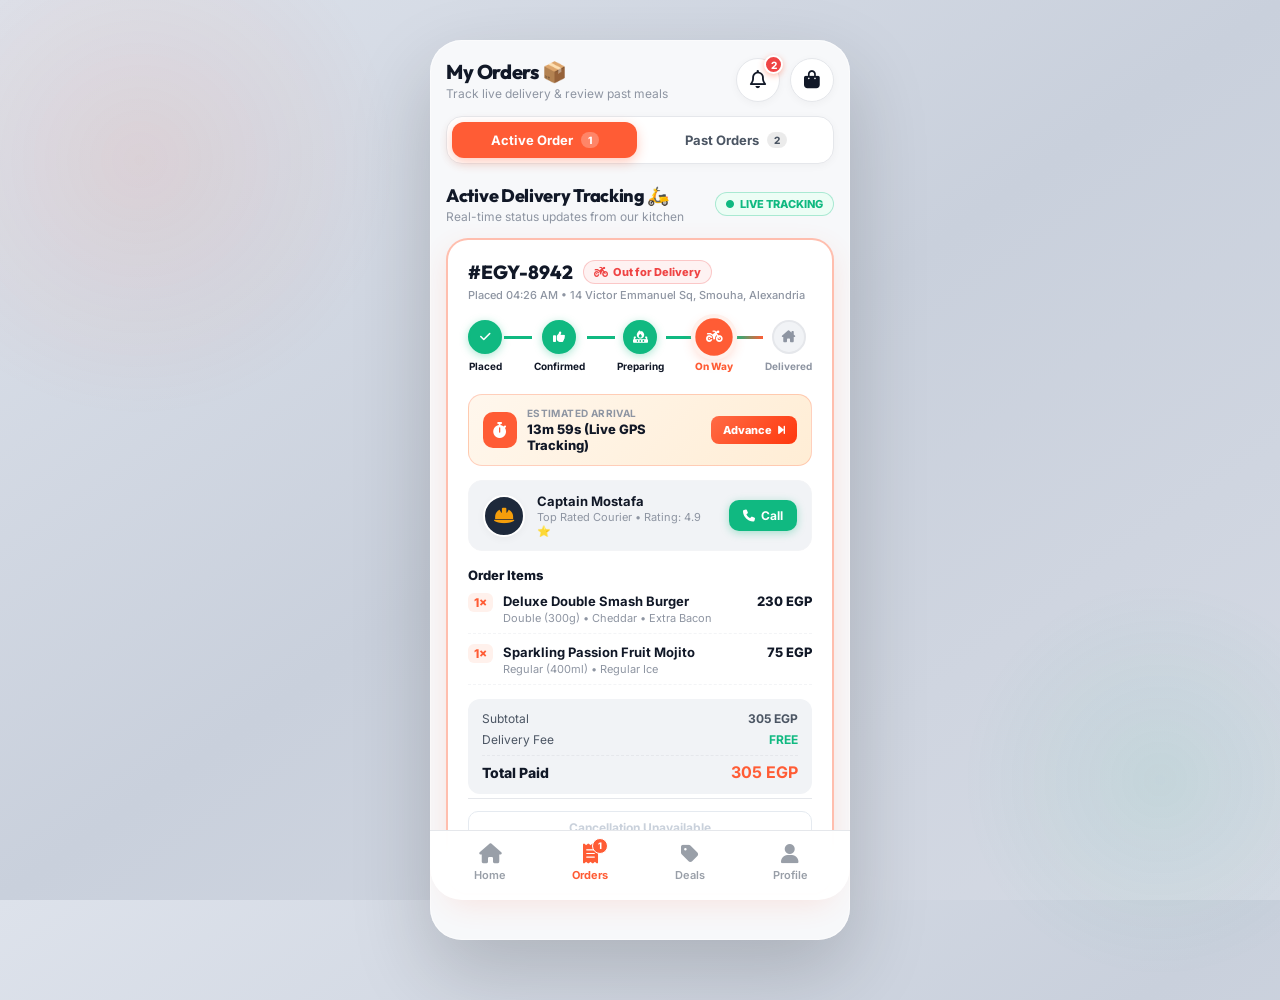
==== commit e4f995c3: "refactor: remove active order status banner, live GPS map, and categories section for layout simplif" ====
--- a/orders.html
+++ b/orders.html
@@ -113,64 +113,19 @@
           </div>
         </div>
 
-        <!-- ANIMATED LIVE GPS DELIVERY ROUTE MAP -->
-        <div class="live-map-card" id="liveMapCard">
-          <div class="map-viewport">
-            <svg class="map-route-svg" viewBox="0 0 400 155" preserveAspectRatio="none">
-              <!-- Route background & animated dashed active path -->
-              <path d="M 60 115 Q 160 125, 200 80 T 340 40" class="route-bg-line" />
-              <path d="M 60 115 Q 160 125, 200 80 T 340 40" class="route-main-line" />
-            </svg>
-
-            <!-- Origin Marker: Kitchen -->
-            <div class="map-marker origin" title="Gourmet Bites Kitchen (Smouha)">
-              <div class="marker-pin"><i class="fa-solid fa-utensils"></i></div>
-              <span class="marker-label">Kitchen</span>
-            </div>
-
-            <!-- Animated Courier Scooter -->
-            <div class="map-scooter-tracker" id="mapScooterTracker">
-              <div class="scooter-bubble">
-                <i class="fa-solid fa-motorcycle"></i>
-                <div class="radar-ping"></div>
-              </div>
-            </div>
-
-            <!-- Destination Marker: Customer -->
-            <div class="map-marker destination" title="Customer Delivery Location">
-              <div class="marker-pin"><i class="fa-solid fa-location-dot"></i></div>
-              <span class="marker-label" id="mapDestLabel">Home</span>
-            </div>
-          </div>
-
-          <div class="map-telemetry-bar">
-            <div class="telemetry-gps">
-              <i class="fa-solid fa-satellite-dish"></i>
-              <span id="telemetryStatus">GPS Live: On Albert Al Awal St (1.2 km away)</span>
-            </div>
-            <span class="telemetry-speed" id="telemetrySpeed">35 km/h</span>
-          </div>
-        </div>
-
-        <!-- Real-Time Stage Controls & Fast-Forward -->
-        <div class="live-simulation-bar">
-          <div class="sim-label">
-            <span>LIVE TRACKER SIMULATOR</span>
-            <strong id="simStatusHeadline">Stage 4 of 5: Out for Delivery 🛵</strong>
-          </div>
-          <button class="sim-advance-btn" id="simAdvanceBtn" onclick="advanceLiveStage()">
-            <span>Advance Stage</span>
+        <!-- ETA + Advance Stage (compact) -->
+        <div class="eta-box" style="justify-content: space-between;">
+          <div style="display:flex; align-items:center; gap:10px;">
+            <div class="eta-icon"><i class="fa-solid fa-stopwatch"></i></div>
+            <div class="eta-info">
+              <span>Estimated Arrival</span>
+              <strong id="activeEta">15 - 25 min</strong>
+            </div>
+          </div>
+          <button class="sim-advance-btn" id="simAdvanceBtn" onclick="advanceLiveStage()" style="flex-shrink:0;">
+            <span id="simStatusHeadline">Advance</span>
             <i class="fa-solid fa-forward-step"></i>
           </button>
-        </div>
-
-        <!-- Estimated Time Banner -->
-        <div class="eta-box">
-          <div class="eta-icon"><i class="fa-solid fa-stopwatch"></i></div>
-          <div class="eta-info">
-            <span>Estimated Arrival Time</span>
-            <strong id="activeEta">15 - 25 Minutes (Arriving ~4:45 PM)</strong>
-          </div>
         </div>
 
         <!-- Courier Information -->
@@ -209,13 +164,11 @@
         </div>
 
         <!-- Cancel Order Section -->
-        <div class="cancel-order-box">
-          <div class="cancel-policy-note" id="cancelPolicyNote">
-            <i class="fa-solid fa-circle-info"></i> Note: Orders cannot be cancelled once cooking starts or driver departs.
-          </div>
+        <div class="cancel-order-box" style="border-top: 1px solid var(--border); padding-top: 12px; margin-top: 4px;">
           <button class="cancel-order-btn" id="cancelOrderBtn" onclick="AppState.cancelActiveOrder()">
             Cancel Order
           </button>
+          <p class="cancel-policy-note" id="cancelPolicyNote" style="margin-top:6px; text-align:center; font-size:11px;"></p>
         </div>
 
       </article>
@@ -496,21 +449,7 @@
 
       // Update ETA
       document.getElementById('activeEta').textContent = etaText;
-      document.getElementById('simStatusHeadline').textContent = headlineText;
-
-      // Update Telemetry
-      const telemStatus = document.getElementById('telemetryStatus');
-      if (telemStatus) {
-        telemStatus.textContent = isAr ? ({
-          1: 'تمت طباعة بون الطلب في مطبخ سموحة 📋',
-          2: 'المطبخ راجع الطلب وبدأ تجهيز المكونات',
-          3: 'الشيف محمود يقوم بتسوية اللحم وتغليف الوجبة',
-          4: 'تتبع GPS مباشر: في شارع ألبرت الأول (على بعد 1.2 كم)',
-          5: 'وصل المندوب إلى مدخل العمارة'
-        }[step] || cfg.telemetry) : cfg.telemetry;
-      }
-      const telemSpeed = document.getElementById('telemetrySpeed');
-      if (telemSpeed) telemSpeed.textContent = cfg.speed;
+      document.getElementById('simStatusHeadline').textContent = isAr ? 'تقديم المرحلة' : (step >= 5 ? 'Rate ⭐' : 'Advance');
 
       // Update Stepper Labels
       if (isAr) {
@@ -579,21 +518,22 @@
         cancelBtn.disabled = true;
         cancelBtn.classList.add('disabled');
         cancelBtn.textContent = isAr ? 'لا يمكن الإلغاء حالياً' : 'Cancellation Unavailable';
-        cancelPolicy.style.color = '#ef4444';
+        if (cancelPolicy) cancelPolicy.textContent = isAr ? 'لا يمكن الإلغاء بعد بدء التحضير.' : 'Cannot cancel after cooking starts.';
       } else {
         cancelBtn.disabled = false;
         cancelBtn.classList.remove('disabled');
         cancelBtn.textContent = isAr ? 'إلغاء الطلب' : 'Cancel Order';
-      }
-
-      // Advance Button Label
+        if (cancelPolicy) cancelPolicy.textContent = '';
+      }
+
+      // Advance Button
       const advBtn = document.getElementById('simAdvanceBtn');
       if (advBtn) {
         if (step >= 5) {
-          advBtn.innerHTML = `<span>${isAr ? 'تقييم الطلب ⭐' : 'Rate Order ⭐'}</span>`;
+          advBtn.innerHTML = `<span>${isAr ? 'تقييم ⭐' : 'Rate ⭐'}</span>`;
           advBtn.onclick = () => openRatingModal(order.id);
         } else {
-          advBtn.innerHTML = `<span>${isAr ? 'تقديم المرحلة' : 'Advance Stage'}</span> <i class="fa-solid fa-forward-step"></i>`;
+          advBtn.innerHTML = `<span id="simStatusHeadline">${isAr ? 'تقديم' : 'Advance'}</span> <i class="fa-solid fa-forward-step"></i>`;
           advBtn.onclick = advanceLiveStage;
         }
       }
@@ -646,54 +586,61 @@
 
       document.getElementById('pastOrdersBadge').textContent = past.length;
 
+      if (past.length === 0) {
+        container.innerHTML = `
+          <div class="empty-state">
+            <i class="fa-solid fa-clock-rotate-left"></i>
+            <h4>${isAr ? 'لا توجد طلبات سابقة' : 'No past orders yet'}</h4>
+            <p>${isAr ? 'طلباتك المكتملة ستظهر هنا.' : 'Your completed orders will appear here.'}</p>
+            <button class="explore-btn" onclick="window.location.href='index.html'">${isAr ? 'استكشف القائمة 🍔' : 'Explore Menu 🍔'}</button>
+          </div>`;
+        return;
+      }
+
       container.innerHTML = past.map(o => `
         <article class="user-order-card past-order-card">
+
+          <!-- Header -->
           <div class="order-card-top">
-            <div>
-              <div class="order-id-row">
-                <h3>${o.id}</h3>
-                <span class="status-chip delivered">${isAr ? 'تم التوصيل بنجاح ✅' : o.status}</span>
-              </div>
-              <p class="order-timestamp">${o.date}</p>
-            </div>
-          </div>
-
+            <div class="order-id-row">
+              <h3>${o.id}</h3>
+              <span class="status-chip delivered">${isAr ? 'تم التوصيل ✅' : 'Delivered ✅'}</span>
+            </div>
+            <p class="order-timestamp">${o.date}</p>
+          </div>
+
+          <!-- Items (compact) -->
           <div class="ordered-items-list">
             ${o.items.map(it => {
               const catItem = AppState.catalog[it.id];
-              const itemName = isAr ? (it.nameAr || (catItem && catItem.nameAr) || it.name) : it.name;
+              const name = isAr ? (it.nameAr || (catItem && catItem.nameAr) || it.name) : it.name;
               return `
                 <div class="ordered-item-row">
                   <span class="item-qty">${it.quantity}×</span>
-                  <div class="item-meta">
-                    <strong>${itemName}</strong>
-                    ${it.options ? `<p class="item-specs">${it.options}</p>` : ''}
-                  </div>
+                  <div class="item-meta"><strong>${name}</strong></div>
                   <strong class="item-price">${AppState.formatEGP(it.unitPrice * it.quantity)}</strong>
-                </div>
-              `;
+                </div>`;
             }).join('')}
           </div>
 
-          <div class="past-order-summary-row">
-            <span>${isAr ? 'المجموع المدفوع' : 'Paid Total'}</span>
-            <strong>${AppState.formatEGP(o.total)}</strong>
-          </div>
-
-          <div class="past-card-actions">
-            <button class="reorder-btn" onclick='AppState.reorder(${JSON.stringify(o.items)})'>
-              <i class="fa-solid fa-arrow-rotate-right"></i>
-              <span>${isAr ? 'إعادة الطلب' : 'Order Again'}</span>
-            </button>
-            <button class="rate-order-btn" onclick="openRatingModal('${o.id}')">
-              <i class="fa-regular fa-star"></i>
-              <span>${isAr ? 'تقييم الطلب' : 'Rate Order'}</span>
-            </button>
-            <button class="receipt-link-btn" onclick="openReceiptModal('${o.id}')">
-              <i class="fa-solid fa-receipt"></i>
-              <span>${isAr ? 'عرض الفاتورة' : 'View Receipt'}</span>
-            </button>
-          </div>
+          <!-- Total row -->
+          <div class="past-order-footer">
+            <div class="past-total">
+              <span>${isAr ? 'المجموع المدفوع' : 'Paid Total'}</span>
+              <strong>${AppState.formatEGP(o.total)}</strong>
+            </div>
+            <div class="past-actions-group">
+              <button class="rate-order-btn" onclick="openRatingModal('${o.id}')">
+                <i class="fa-regular fa-star"></i>
+                <span>${isAr ? 'تقييم' : 'Rate'}</span>
+              </button>
+              <button class="reorder-btn" onclick='AppState.reorder(${JSON.stringify(o.items)})'>
+                <i class="fa-solid fa-arrow-rotate-right"></i>
+                <span>${isAr ? 'إعادة الطلب' : 'Order Again'}</span>
+              </button>
+            </div>
+          </div>
+
         </article>
       `).join('');
     }
--- a/style.css
+++ b/style.css
@@ -5905,6 +5905,9 @@
   display: flex;
   align-items: center;
   gap: 14px;
+  flex: 1;
+  min-width: 0;   /* allow flex child to shrink below its content size */
+  overflow: hidden;
 }
 
 .menu-icon-box {
@@ -5928,23 +5931,36 @@
 .menu-icon-box.indigo { background: #e0e7ff; color: #4f46e5; }
 .menu-icon-box.rose { background: #ffe4e6; color: #e11d48; }
 
+.menu-text-box {
+  min-width: 0;   /* allow text to truncate */
+  overflow: hidden;
+}
+
 .menu-text-box h3 {
   font-size: 14px;
   font-weight: 700;
   margin: 0 0 2px;
   color: var(--text-primary);
+  white-space: nowrap;
+  overflow: hidden;
+  text-overflow: ellipsis;
 }
 
 .menu-text-box p {
   font-size: 11px;
   color: var(--text-secondary);
   margin: 0;
+  white-space: nowrap;
+  overflow: hidden;
+  text-overflow: ellipsis;
 }
 
 .menu-item-right {
   display: flex;
   align-items: center;
   gap: 8px;
+  flex-shrink: 0;  /* never let the badge/chevron get squeezed */
+  margin-left: 8px;
 }
 
 .menu-item-badge {
@@ -7189,25 +7205,175 @@
   transform: rotate(180deg);
 }
 
-/* DESKTOP CENTERING */
-
-@media (min-width: 768px) {
+/* ==========================================================================
+   FULLY RESPONSIVE SYSTEM — Mobile → Tablet → Desktop
+   ========================================================================== */
+
+/* ── PHONE ( < 480px ): fills the screen edge-to-edge ───────────────────── */
+@media (max-width: 479px) {
+  .app {
+    max-width: 100%;
+    border-radius: 0;
+    box-shadow: none;
+    padding-left: 12px;
+    padding-right: 12px;
+  }
+
+  .bottom-nav {
+    max-width: 100%;
+    border-radius: 0;
+  }
+}
+
+/* ── TABLET ( 480px – 1023px ): centred card, breathing room ────────────── */
+@media (min-width: 480px) and (max-width: 1023px) {
+  html, body {
+    min-height: 100%;
+    background: linear-gradient(150deg, #e8ecf2 0%, #d6dbe5 100%);
+  }
+
   body {
     display: flex;
     justify-content: center;
     align-items: flex-start;
-    padding: 24px 0;
-    min-height: 100vh;
-    background: #dbe0e8;
+    padding: 28px 20px 40px;
   }
 
   .app {
+    width: 100%;
+    max-width: 500px;
     border-radius: 28px;
     overflow: hidden;
+    box-shadow: 0 24px 64px rgba(0, 0, 0, 0.14);
+    /* prevent the app card itself from scrolling — let the body scroll */
+    min-height: auto;
   }
 
   .bottom-nav {
     border-bottom-left-radius: 28px;
     border-bottom-right-radius: 28px;
+    max-width: 500px;
+  }
+}
+
+/* ── DESKTOP ( ≥ 1024px ): full-screen layout with centred phone card ────── */
+@media (min-width: 1024px) {
+  html {
+    height: 100%;
+  }
+
+  body {
+    display: flex;
+    justify-content: center;
+    align-items: flex-start;
+    min-height: 100vh;
+    padding: 40px 0 60px;
+    background: linear-gradient(145deg, #dde2eb 0%, #c9d0dc 50%, #d5dae4 100%);
+  }
+
+  /* Decorative blobs behind the phone card */
+  body::before,
+  body::after {
+    content: '';
+    position: fixed;
+    border-radius: 50%;
+    pointer-events: none;
+    z-index: 0;
+  }
+
+  body::before {
+    width: 520px;
+    height: 520px;
+    background: radial-gradient(circle, rgba(255, 92, 53, 0.09) 0%, transparent 70%);
+    top: -100px;
+    left: -120px;
+  }
+
+  body::after {
+    width: 400px;
+    height: 400px;
+    background: radial-gradient(circle, rgba(16, 185, 129, 0.07) 0%, transparent 70%);
+    bottom: -80px;
+    right: -80px;
+  }
+
+  .app {
+    position: relative;
+    z-index: 1;
+    width: 420px;
+    max-width: 420px;
+    min-height: 100vh;
+    border-radius: 32px;
+    overflow: hidden;
+    box-shadow:
+      0 32px 80px rgba(0, 0, 0, 0.18),
+      0 0 0 1px rgba(255, 255, 255, 0.55) inset;
+    /* make the app card itself scrollable so the page doesn't grow forever */
+    max-height: calc(100vh - 80px);
+    overflow-y: auto;
+    scrollbar-width: none;      /* Firefox */
+    -ms-overflow-style: none;   /* IE/Edge */
+  }
+
+  .app::-webkit-scrollbar {
+    display: none;              /* Chrome/Safari */
+  }
+
+  .bottom-nav {
+    position: fixed;
+    /* re-anchor to the card instead of the viewport edge */
+    left: 50%;
+    transform: translateX(-50%);
+    width: 420px;
+    max-width: 420px;
+    border-bottom-left-radius: 32px;
+    border-bottom-right-radius: 32px;
+    z-index: 200;
+  }
+
+  /* Slightly larger interactive targets on wide screens */
+  .icon-circle-btn {
+    width: 44px;
+    height: 44px;
+    font-size: 18px;
+  }
+
+  .nav-item i {
+    font-size: 20px;
+  }
+}
+
+/* ── VERY LARGE SCREENS ( ≥ 1440px ) ────────────────────────────────────── */
+@media (min-width: 1440px) {
+  body {
+    padding: 56px 0 72px;
+  }
+
+  .app {
+    width: 440px;
+    max-width: 440px;
+    max-height: calc(100vh - 112px);
+    border-radius: 36px;
+  }
+
+  .bottom-nav {
+    width: 440px;
+    max-width: 440px;
+    border-bottom-left-radius: 36px;
+    border-bottom-right-radius: 36px;
+  }
+}
+
+/* ── SAFE AREA / NOTCH SUPPORT ───────────────────────────────────────────── */
+@supports (padding-bottom: env(safe-area-inset-bottom)) {
+  .bottom-nav {
+    padding-bottom: calc(env(safe-area-inset-bottom) + 6px);
+    height: calc(70px + env(safe-area-inset-bottom));
+  }
+
+  @media (max-width: 479px) {
+    .app {
+      padding-bottom: calc(105px + env(safe-area-inset-bottom));
+    }
   }
 }
